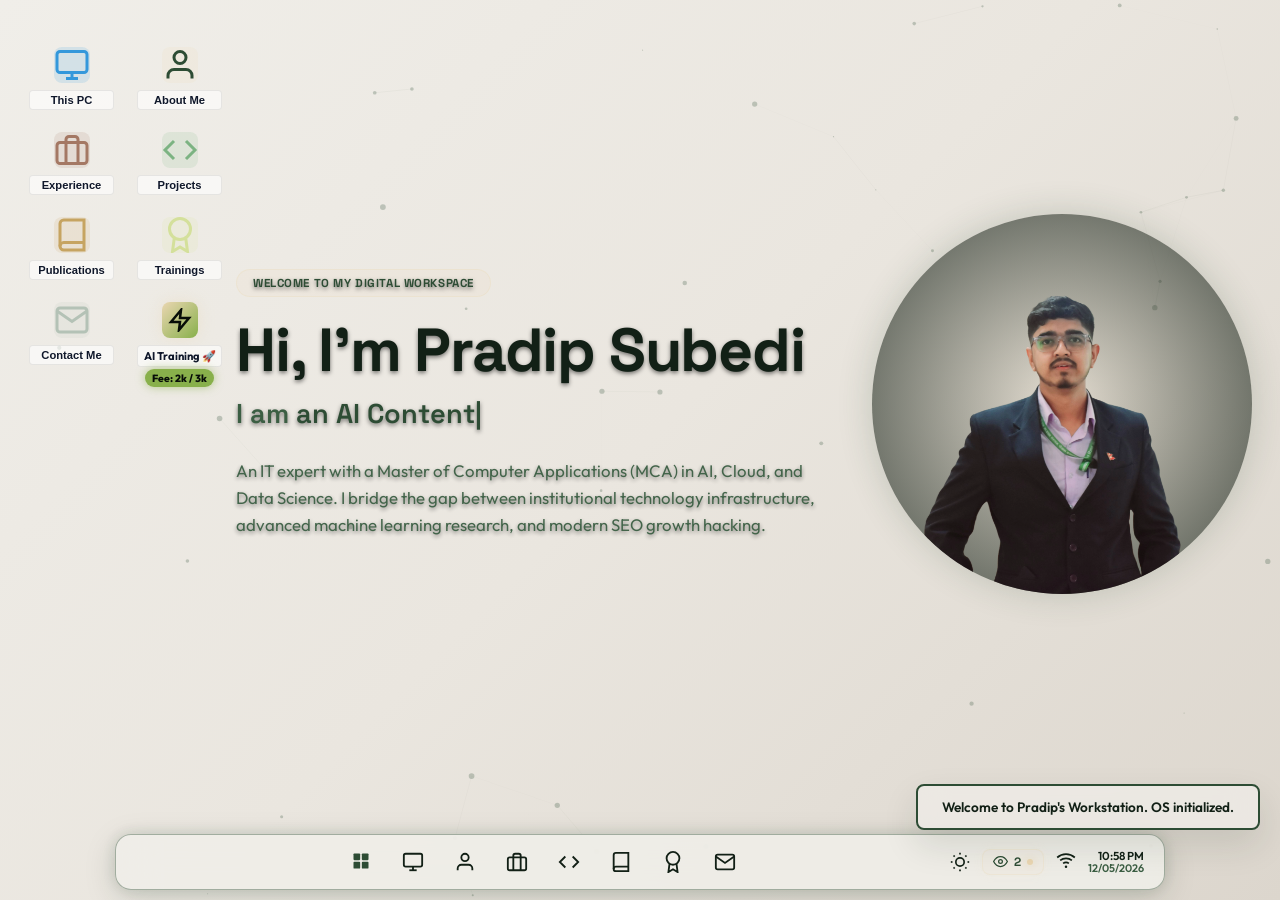
==== index.html @ 434b20a1 "Fix avatar references to point to updated My main transparent.png" ====
<!DOCTYPE html>
<html lang="en">

<head>
    <meta charset="UTF-8">
    <meta name="viewport" content="width=device-width, initial-scale=1.0">
    <title>Pradip Subedi | Personal Portfolio</title>
    <meta name="description"
        content="Interactive Windows 11 Desktop GUI portfolio of Pradip Subedi, IT Head, AI/ML Specialist, and SEO Digital Marketer.">
    <meta name="keywords"
        content="Pradip Subedi, IT Head, MCA, AI, Machine Learning, Digital Marketing, SEO, Desktop Portfolio">
    <link rel="icon" type="image/x-icon" href="favicon.ico">

    <!-- Google Fonts -->
    <link rel="preconnect" href="https://fonts.googleapis.com">
    <link rel="preconnect" href="https://fonts.gstatic.com" crossorigin>
    <link
        href="https://fonts.googleapis.com/css2?family=Outfit:wght@300;400;500;600;700;800&family=Space+Grotesk:wght@300;400;500;600;700&display=swap"
        rel="stylesheet">

    <!-- Custom Stylesheet -->
    <link rel="stylesheet" href="style.css?v=2.5">
</head>

<body class="light-theme">

    <!-- Desktop Environment Wrapper -->
    <div class="desktop" id="desktop-canvas">

        <!-- Wallpaper Gradient (Canvas Particles Overlay) -->
        <canvas id="particle-canvas" aria-hidden="true"></canvas>

        <!-- Skip to content for keyboard accessibility -->
        <a href="#taskbar" class="skip-to-content">Skip to Taskbar</a>

        <!-- Desktop Grid Layout -->
        <div class="desktop-layout">

            <!-- Left: Desktop Shortcuts -->
            <div class="desktop-shortcuts" role="navigation" aria-label="Desktop Shortcuts">

                <button class="desktop-shortcut" data-window="thispc-window" aria-label="Open This PC Explorer">
                    <div class="shortcut-icon icon-thispc">
                        <svg viewBox="0 0 24 24" fill="none" stroke="currentColor" stroke-width="2">
                            <rect x="2" y="3" width="20" height="14" rx="2" ry="2"></rect>
                            <line x1="8" y1="21" x2="16" y2="21"></line>
                            <line x1="12" y1="17" x2="12" y2="21"></line>
                        </svg>
                    </div>
                    <span class="shortcut-label">This PC</span>
                </button>

                <button class="desktop-shortcut" data-window="about-window" aria-label="Open About Me Program">
                    <div class="shortcut-icon icon-user-avatar">
                        <svg viewBox="0 0 24 24" fill="none" stroke="currentColor" stroke-width="2">
                            <path d="M20 21v-2a4 4 0 0 0-4-4H8a4 4 0 0 0-4 4v2"></path>
                            <circle cx="12" cy="7" r="4"></circle>
                        </svg>
                    </div>
                    <span class="shortcut-label">About Me</span>
                </button>

                <button class="desktop-shortcut" data-window="experience-window"
                    aria-label="Open Experience and Education Program">
                    <div class="shortcut-icon icon-experience">
                        <svg viewBox="0 0 24 24" fill="none" stroke="currentColor" stroke-width="2">
                            <rect x="2" y="7" width="20" height="14" rx="2" ry="2"></rect>
                            <path d="M16 21V5a2 2 0 0 0-2-2h-4a2 2 0 0 0-2 2v16"></path>
                        </svg>
                    </div>
                    <span class="shortcut-label">Experience</span>
                </button>

                <button class="desktop-shortcut" data-window="projects-window" aria-label="Open Web Projects Program">
                    <div class="shortcut-icon icon-projects">
                        <svg viewBox="0 0 24 24" fill="none" stroke="currentColor" stroke-width="2">
                            <polyline points="16 18 22 12 16 6"></polyline>
                            <polyline points="8 6 2 12 8 18"></polyline>
                        </svg>
                    </div>
                    <span class="shortcut-label">Projects</span>
                </button>

                <button class="desktop-shortcut" data-window="publications-window"
                    aria-label="Open Publications and Research Document">
                    <div class="shortcut-icon icon-publications">
                        <svg viewBox="0 0 24 24" fill="none" stroke="currentColor" stroke-width="2">
                            <path d="M4 19.5A2.5 2.5 0 0 1 6.5 17H20"></path>
                            <path d="M6.5 2H20v20H6.5A2.5 2.5 0 0 1 4 19.5v-15A2.5 2.5 0 0 1 6.5 2z"></path>
                        </svg>
                    </div>
                    <span class="shortcut-label">Publications</span>
                </button>

                <button class="desktop-shortcut" data-window="trainings-window"
                    aria-label="Open Trainings and Seminars Archive">
                    <div class="shortcut-icon icon-trainings">
                        <svg viewBox="0 0 24 24" fill="none" stroke="currentColor" stroke-width="2">
                            <circle cx="12" cy="8" r="7"></circle>
                            <polyline points="8.21 13.89 7 23 12 20 17 23 15.79 13.88"></polyline>
                        </svg>
                    </div>
                    <span class="shortcut-label">Trainings</span>
                </button>

                <button class="desktop-shortcut" data-window="contact-window" aria-label="Open Contact Program">
                    <div class="shortcut-icon icon-contact">
                        <svg viewBox="0 0 24 24" fill="none" stroke="currentColor" stroke-width="2">
                            <path d="M4 4h16c1.1 0 2 .9 2 2v12c0 1.1-.9 2-2 2H4c-1.1 0-2-.9-2-2V6c0-1.1.9-2 2-2z">
                            </path>
                            <polyline points="22,6 12,13 2,6"></polyline>
                        </svg>
                    </div>
                    <span class="shortcut-label">Contact Me</span>
                </button>

                <a href="training/index.html" class="desktop-shortcut" aria-label="Open 7-Day AI Masterclass Page" style="text-decoration: none;">
                    <div class="shortcut-icon" style="background: linear-gradient(135deg, #EAD6B1, #88B04B); color: #070D08; font-weight: 800; display: flex; align-items: center; justify-content: center; box-shadow: 0 0 15px rgba(234, 214, 177, 0.4);">
                        <svg viewBox="0 0 24 24" fill="none" stroke="currentColor" stroke-width="2.5" style="width: 24px; height: 24px;">
                            <polygon points="13 2 3 14 12 14 11 22 21 10 12 10 13 2"></polygon>
                        </svg>
                    </div>
                    <span class="shortcut-label" style="color: #EAD6B1; font-weight: 700;">AI Training 🚀</span>
                    <span style="background: #88B04B; color: #070D08; font-size: 0.65rem; font-weight: 800; padding: 0.15rem 0.45rem; border-radius: 10px; margin-top: 0.15rem; box-shadow: 0 0 10px rgba(136, 176, 75, 0.6); display: inline-block;">Fee: 2k / 3k</span>
                </a>

            </div>

            <!-- Right: Interactive Desktop Profile Widget (Matches User Reference) -->
            <div class="desktop-profile-widget" aria-label="Profile Info Widget">
                <div class="widget-text-panel">
                    <div class="widget-badge">WELCOME TO MY DIGITAL WORKSPACE</div>
                    <h1 class="widget-title">Hi, I'm <span class="accent-title">Pradip Subedi</span></h1>

                    <div class="widget-typing-box">
                        <span>I am </span><span id="widget-typed-role" class="cyan-text"
                            style="color: var(--accent-cyan);"></span><span class="typed-cursor">|</span>
                    </div>

                    <p class="widget-desc">
                        An IT expert with a Master of Computer Applications (MCA) in AI, Cloud, and Data Science. I
                        bridge the gap between institutional technology infrastructure, advanced machine learning
                        research, and modern SEO growth hacking.
                    </p>
                </div>

                <div class="widget-photo-panel">
                    <div class="widget-avatar-frame">
                        <img src="images/My main transparent.png" alt="Pradip Subedi" class="widget-avatar-img">
                    </div>
                </div>
            </div>

        </div>

        <!-- Desktop Windows Container -->
        <div class="desktop-windows" id="window-layer">

            <!-- 0. THIS PC WINDOW -->
            <div class="window glass-card" id="thispc-window" role="dialog" aria-labelledby="thispc-title"
                style="top: 8%; left: 10%; width: 780px; height: 520px;" hidden>
                <div class="window-header">
                    <div class="window-title-area">
                        <svg class="window-title-icon" viewBox="0 0 24 24" fill="none" stroke="currentColor"
                            stroke-width="2"
                            style="width: 14px; height: 14px; margin-right: 6px; display: inline-block; vertical-align: middle;">
                            <rect x="2" y="3" width="20" height="14" rx="2" ry="2"></rect>
                            <line x1="8" y1="21" x2="16" y2="21"></line>
                            <line x1="12" y1="17" x2="12" y2="21"></line>
                        </svg>
                        <span id="thispc-title" class="window-title-text">This PC</span>
                    </div>
                    <div class="window-controls">
                        <button class="win-btn win-min" aria-label="Minimize Window" title="Minimize">&#9472;</button>
                        <button class="win-btn win-max" aria-label="Maximize Window" title="Maximize">&#9633;</button>
                        <button class="win-btn win-close" aria-label="Close Window" title="Close">&times;</button>
                    </div>
                </div>
                <div class="window-body no-padding"
                    style="display: flex; flex-direction: column; height: calc(100% - 38px); overflow: hidden;">
                    <!-- Explorer Toolbar -->
                    <div class="explorer-toolbar">
                        <div class="explorer-nav-buttons">
                            <button class="explorer-nav-btn" id="explorer-back-btn" disabled title="Go Back">
                                <svg viewBox="0 0 24 24" fill="none" stroke="currentColor" stroke-width="2.5"
                                    style="width: 14px; height: 14px;">
                                    <line x1="19" y1="12" x2="5" y2="12"></line>
                                    <polyline points="12 19 5 12 12 5"></polyline>
                                </svg>
                            </button>
                            <button class="explorer-nav-btn" id="explorer-up-btn" disabled title="Go Up One Level">
                                <svg viewBox="0 0 24 24" fill="none" stroke="currentColor" stroke-width="2.5"
                                    style="width: 14px; height: 14px;">
                                    <line x1="12" y1="19" x2="12" y2="5"></line>
                                    <polyline points="5 12 12 5 19 12"></polyline>
                                </svg>
                            </button>
                        </div>
                        <div class="explorer-address-bar">
                            <svg class="address-icon" viewBox="0 0 24 24" fill="none" stroke="currentColor"
                                stroke-width="2" style="width: 14px; height: 14px;">
                                <rect x="2" y="3" width="20" height="14" rx="2" ry="2"></rect>
                                <line x1="8" y1="21" x2="16" y2="21"></line>
                                <line x1="12" y1="17" x2="12" y2="21"></line>
                            </svg>
                            <span id="explorer-current-path">This PC</span>
                        </div>
                    </div>

                    <!-- Explorer Container -->
                    <div class="explorer-container"
                        style="display: flex; flex: 1; height: calc(100% - 45px); overflow: hidden;">
                        <div class="explorer-sidebar">
                            <div class="sidebar-section">
                                <div class="sidebar-title">Quick Access</div>
                                <button class="sidebar-item active" data-path="This PC">
                                    <span class="sidebar-icon">💻</span> <span class="sidebar-text">This PC</span>
                                </button>
                            </div>
                            <div class="sidebar-section">
                                <div class="sidebar-title">Devices and Drives</div>
                                <button class="sidebar-item" data-path="This PC/C:">
                                    <span class="sidebar-icon">💽</span> <span class="sidebar-text">Local Disk
                                        (C:)</span>
                                </button>
                            </div>
                        </div>

                        <!-- Main explorer contents grid -->
                        <div class="explorer-main" id="explorer-files-grid">
                            <!-- Populated dynamically by script.js -->
                        </div>
                    </div>
                </div>
            </div>

            <!-- 1. ABOUT WINDOW -->
            <div class="window glass-card" id="about-window" role="dialog" aria-labelledby="about-title"
                style="top: 12%; left: 14%; width: 750px; height: 500px;" hidden>
                <div class="window-header">
                    <div class="window-title-area">
                        <svg class="window-title-icon" viewBox="0 0 24 24" fill="none" stroke="currentColor"
                            stroke-width="2">
                            <path d="M20 21v-2a4 4 0 0 0-4-4H8a4 4 0 0 0-4 4v2"></path>
                            <circle cx="12" cy="7" r="4"></circle>
                        </svg>
                        <span id="about-title" class="window-title-text">About Me</span>
                    </div>
                    <div class="window-controls">
                        <button class="win-btn win-min" aria-label="Minimize Window" title="Minimize">&#9472;</button>
                        <button class="win-btn win-max" aria-label="Maximize Window" title="Maximize">&#9633;</button>
                        <button class="win-btn win-close" aria-label="Close Window" title="Close">&times;</button>
                    </div>
                </div>
                <div class="window-body">
                    <div class="window-content grid-2-window">

                        <!-- Left Panel: Profile Photo and Details -->
                        <div class="content-left-panel">
                            <div class="window-avatar-frame">
                                <img src="images/My main transparent.png" alt="Pradip Subedi Portrait"
                                    class="window-avatar-img">
                            </div>
                            <h2 class="window-profile-name"
                                style="font-size: 1.3rem; font-weight: 700; color: var(--text-primary);">Hi, I am Pradip
                                Subedi</h2>
                            <div class="window-profile-typing"
                                style="font-size: 0.82rem; margin-top: 0.4rem; font-weight: 600; min-height: 20px; font-family: var(--font-heading); color: var(--text-secondary);">
                                <span>I am </span><span id="typed-role" class="accent-text"
                                    style="color: var(--accent-cyan);"></span><span class="typed-cursor">|</span>
                            </div>

                            <div class="window-quick-details">
                                <p><strong>Role Type:</strong> Permanent Govt. Staff (TU)</p>
                            </div>
                        </div>

                        <!-- Right Panel: Bio and Skills -->
                        <div class="content-right-panel">
                            <h4 class="window-panel-header">Executive Summary</h4>
                            <p class="window-panel-text">
                                Over 10 years of hands-on experience in academic IT operations, G-Suite integrations,
                                and advanced technical support at Tribhuvan University campuses. Bridging enterprise
                                administration with research credentials (MCA Distinction focus on AI/ML and Data
                                Science) and digital marketing strategies.
                            </p>

                            <!-- Skills Tabs Component inside Window -->
                            <div class="skills-tab-component">
                                <div class="tabs-header" role="tablist" aria-label="Skills Groups">
                                    <button class="tab-btn active" role="tab" aria-selected="true"
                                        aria-controls="w-skills-core" id="w-tab-core">Core</button>
                                    <button class="tab-btn" role="tab" aria-selected="false" aria-controls="w-skills-ai"
                                        id="w-tab-ai">AI & ML</button>
                                    <button class="tab-btn" role="tab" aria-selected="false"
                                        aria-controls="w-skills-marketing" id="w-tab-marketing">SEO & Ads</button>
                                    <button class="tab-btn" role="tab" aria-selected="false"
                                        aria-controls="w-skills-infra" id="w-tab-infra">Admin & Sys</button>
                                </div>

                                <div class="tab-content-wrapper">
                                    <div class="tab-content active" id="w-skills-core" role="tabpanel"
                                        aria-labelledby="w-tab-core">
                                        <ul class="skills-list">
                                            <li><span>JavaScript / HTML5 / CSS3</span>
                                                <div class="bar-fill" style="width: 90%;"></div>
                                            </li>
                                            <li><span>Python Programming</span>
                                                <div class="bar-fill" style="width: 80%;"></div>
                                            </li>
                                            <li><span>PHP / WordPress Development</span>
                                                <div class="bar-fill" style="width: 85%;"></div>
                                            </li>
                                            <li><span>MySQL Databases</span>
                                                <div class="bar-fill" style="width: 80%;"></div>
                                            </li>
                                        </ul>
                                    </div>
                                    <div class="tab-content" id="w-skills-ai" role="tabpanel" aria-labelledby="w-tab-ai"
                                        hidden>
                                        <ul class="skills-list">
                                            <li><span>Generative AI Tools</span>
                                                <div class="bar-fill" style="width: 90%;"></div>
                                            </li>
                                            <li><span>AI Content Creation & Prompt Engineering</span>
                                                <div class="bar-fill" style="width: 92%;"></div>
                                            </li>
                                            <li><span>Machine Learning Systems</span>
                                                <div class="bar-fill" style="width: 75%;"></div>
                                            </li>
                                            <li><span>ARIMA Forecasting Models</span>
                                                <div class="bar-fill" style="width: 85%;"></div>
                                            </li>
                                        </ul>
                                    </div>
                                    <div class="tab-content" id="w-skills-marketing" role="tabpanel"
                                        aria-labelledby="w-tab-marketing" hidden>
                                        <ul class="skills-list">
                                            <li><span>Blogging & Keywords Research</span>
                                                <div class="bar-fill" style="width: 95%;"></div>
                                            </li>
                                            <li><span>On-page & Off-page SEO Strategy</span>
                                                <div class="bar-fill" style="width: 90%;"></div>
                                            </li>
                                            <li><span>Facebook & Meta PPC Ad Campaigns</span>
                                                <div class="bar-fill" style="width: 85%;"></div>
                                            </li>
                                            <li><span>Google AdWords (SEM)</span>
                                                <div class="bar-fill" style="width: 80%;"></div>
                                            </li>
                                        </ul>
                                    </div>
                                    <div class="tab-content" id="w-skills-infra" role="tabpanel"
                                        aria-labelledby="w-tab-infra" hidden>
                                        <ul class="skills-list">
                                            <li><span>Google Products and Services</span>
                                                <div class="bar-fill" style="width: 95%;"></div>
                                            </li>
                                            <li><span>MS Office (Word, Excel, PowerPoint)</span>
                                                <div class="bar-fill" style="width: 95%;"></div>
                                            </li>
                                            <li><span>SysAdmin (Workspace / G-Suite)</span>
                                                <div class="bar-fill" style="width: 90%;"></div>
                                            </li>
                                            <li><span>CCNA / Networking / AWS</span>
                                                <div class="bar-fill" style="width: 80%;"></div>
                                            </li>
                                        </ul>
                                    </div>
                                </div>
                            </div>
                        </div>

                    </div>
                </div>
            </div>

            <!-- 2. EXPERIENCE & EDUCATION WINDOW -->
            <div class="window glass-card" id="experience-window" role="dialog" aria-labelledby="exp-title"
                style="top: 12%; left: 15%; width: 800px; height: 520px;" hidden>
                <div class="window-header">
                    <div class="window-title-area">
                        <svg class="window-title-icon" viewBox="0 0 24 24" fill="none" stroke="currentColor"
                            stroke-width="2">
                            <rect x="2" y="7" width="20" height="14" rx="2" ry="2"></rect>
                            <path d="M16 21V5a2 2 0 0 0-2-2h-4a2 2 0 0 0-2 2v16"></path>
                        </svg>
                        <span id="exp-title" class="window-title-text">Work Experience</span>
                    </div>
                    <div class="window-controls">
                        <button class="win-btn win-min" aria-label="Minimize Window">&#9472;</button>
                        <button class="win-btn win-max" aria-label="Maximize Window">&#9633;</button>
                        <button class="win-btn win-close" aria-label="Close Window">&times;</button>
                    </div>
                </div>
                <div class="window-body">
                    <div class="window-content">

                        <!-- Toggle structure inside window -->
                        <div class="timeline-toggle-wrapper" style="margin-bottom: 2rem;">
                            <button id="btn-exp" class="toggle-switch-btn active"
                                aria-controls="win-timeline-container">Work History</button>
                            <button id="btn-edu" class="toggle-switch-btn"
                                aria-controls="win-timeline-container">Education Path</button>
                        </div>

                        <div id="win-timeline-container" class="timeline-container" style="padding-bottom: 2rem;">

                            <!-- Work Experience Timeline -->
                            <div id="timeline-exp" class="timeline-group active-timeline">
                                <div class="timeline-item">
                                    <div class="timeline-marker"></div>
                                    <div class="timeline-content">
                                        <span class="time-period">Jan 16, 2021 – Present</span>
                                        <h4 class="role-title">Head Technical Assistant (IT)</h4>
                                        <h5 class="company-name">Birendra Multiple Campus, Bharatpur | Tribhuvan
                                            University</h5>
                                        <ul class="timeline-bullets">
                                            <li>Orchestrating campus website systems, EMIS pipelines, and digital
                                                administrative operations.</li>
                                            <li>Directing institutional Google Suite administrative structures,
                                                servicing thousands of faculty and students.</li>
                                            <li>Spearheading QAA SAT EMIS metrics auditing and compiling technical
                                                reports.</li>
                                        </ul>
                                    </div>
                                </div>
                                <div class="timeline-item">
                                    <div class="timeline-marker"></div>
                                    <div class="timeline-content">
                                        <span class="time-period">July 1, 2016 – Jan 15, 2021</span>
                                        <h4 class="role-title">Head Assistant (IT)</h4>
                                        <h5 class="company-name">Institute of Forestry, Pokhara Campus | Tribhuvan
                                            University</h5>
                                        <ul class="timeline-bullets">
                                            <li>Supervised networking channels, portal administration on Coursera, and
                                                campus publications.</li>
                                            <li>Provided technical audits and infrastructure upgrades to active computer
                                                systems.</li>
                                        </ul>
                                    </div>
                                </div>
                                <div class="timeline-item">
                                    <div class="timeline-marker"></div>
                                    <div class="timeline-content">
                                        <span class="time-period">Jan 3, 2015 – Present</span>
                                        <h4 class="role-title">Digital Marketing & SEO Consultant</h4>
                                        <h5 class="company-name">Salute Gorkha, Arbitrary Group, casino & hospitality
                                            clients</h5>
                                        <ul class="timeline-bullets">
                                            <li>Managing Meta, YouTube, and Google Adwords performance ad campaigns.
                                            </li>
                                            <li>Conducting search audits, keywords intelligence maps, and local search
                                                rankings.</li>
                                        </ul>
                                    </div>
                                </div>
                            </div>

                            <!-- Education Timeline -->
                            <div id="timeline-edu" class="timeline-group" hidden>
                                <div class="timeline-item">
                                    <div class="timeline-marker"></div>
                                    <div class="timeline-content">
                                        <span class="time-period">2022 – 2024</span>
                                        <h4 class="role-title">Master of Computer Applications (MCA)</h4>
                                        <h5 class="company-name">IGNOU | First Division with Distinction</h5>
                                        <p class="timeline-text">Concentration: Data Science, Cloud Computing,
                                            Artificial Intelligence, and Machine Learning.</p>
                                    </div>
                                </div>
                                <div class="timeline-item">
                                    <div class="timeline-marker"></div>
                                    <div class="timeline-content">
                                        <span class="time-period">2013 – 2015</span>
                                        <h4 class="role-title">B.Sc. Information Technology</h4>
                                        <h5 class="company-name">Uttaranchal Institute of Management (HNB Garhwal
                                            University), India | Distinction</h5>
                                        <p class="timeline-text">Core elements: Database architectures, Web scripting,
                                            OOP, Software Engineering.</p>
                                    </div>
                                </div>
                                <div class="timeline-item">
                                    <div class="timeline-marker"></div>
                                    <div class="timeline-content">
                                        <span class="time-period">2009 – 2011</span>
                                        <h4 class="role-title">Intermediate in Management with Computer Science</h4>
                                        <h5 class="company-name">Oxford Higher Secondary School, Nepal</h5>
                                    </div>
                                </div>
                            </div>

                        </div>

                    </div>
                </div>
            </div>

            <!-- 3. PROJECTS WINDOW -->
            <div class="window glass-card" id="projects-window" role="dialog" aria-labelledby="proj-title"
                style="top: 18%; left: 26%; width: 780px; height: 500px;" hidden>
                <div class="window-header">
                    <div class="window-title-area">
                        <svg class="window-title-icon" viewBox="0 0 24 24" fill="none" stroke="currentColor"
                            stroke-width="2">
                            <polyline points="16 18 22 12 16 6"></polyline>
                            <polyline points="8 6 2 12 8 18"></polyline>
                        </svg>
                        <span id="proj-title" class="window-title-text">Projects</span>
                    </div>
                    <div class="window-controls">
                        <button class="win-btn win-min" aria-label="Minimize Window">&#9472;</button>
                        <button class="win-btn win-max" aria-label="Maximize Window">&#9633;</button>
                        <button class="win-btn win-close" aria-label="Close Window">&times;</button>
                    </div>
                </div>
                <div class="window-body">
                    <div class="window-content">
                        <div class="grid-2 gap-2" style="padding-bottom: 2rem;">

                            <!-- Card 1: Digital Marketing Portfolio -->
                            <div class="project-card glass-card">
                                <div class="project-header">
                                    <span class="project-type">Digital Marketing Portfolio</span>
                                    <span class="project-status">Active Campaigns</span>
                                </div>
                                <h4 class="project-title">Client Performance Marketing</h4>
                                <p class="project-description" style="font-size: 0.84rem; margin-bottom: 0.5rem;">
                                    Strategic pay-per-click ad planning, budget allocation, and target audience mapping
                                    across search & social channels for:
                                </p>
                                <ul
                                    style="margin: 0.25rem 0 1.25rem 1.15rem; font-size: 0.8rem; color: var(--text-secondary); line-height: 1.55; list-style-type: disc;">
                                    <li><strong>The Arbitrary Group</strong></li>
                                    <li><strong>Salute Gorkha Training Center</strong></li>
                                    <li><strong>The Millionaires Club & Casino</strong></li>
                                    <li><strong>Durbar Café Music Lounge</strong></li>
                                </ul>
                                <div class="project-tags"
                                    style="margin-top: auto; display: flex; flex-wrap: wrap; gap: 0.4rem;">
                                    <span class="tag">Facebook Advertisement</span>
                                    <span class="tag">YouTube Advertisement</span>
                                    <span class="tag">Google AdWords</span>
                                </div>
                            </div>

                            <!-- Card 2: Blogging & SEO Portfolio -->
                            <div class="project-card glass-card">
                                <div class="project-header">
                                    <span class="project-type">Blogging & SEO Portfolio</span>
                                    <a href="https://www.gowithevs.com/" target="_blank" class="project-link"
                                        aria-label="Visit Go with EVs (opens in a new tab)">
                                        <svg class="icon" viewBox="0 0 24 24" fill="none" stroke="currentColor"
                                            stroke-width="2">
                                            <path d="M18 13v6a2 2 0 0 1-2 2H5a2 2 0 0 1-2-2V8a2 2 0 0 1 2-2h6"></path>
                                            <polyline points="15 3 21 3 21 9"></polyline>
                                        </svg>
                                    </a>
                                </div>
                                <h4 class="project-title">Go with EVs (gowithevs.com)</h4>
                                <p class="project-description" style="font-size: 0.84rem; margin-bottom: 0.5rem;">
                                    Managing EV specs directory, organic traffic indexing, and structured schema
                                    implementation leveraging search engine maps:
                                </p>
                                <ul
                                    style="margin: 0.25rem 0 1.25rem 1.15rem; font-size: 0.8rem; color: var(--text-secondary); line-height: 1.55; list-style-type: disc;">
                                    <li><strong>Keywords Research</strong> (intent targeting, semantic search planning)
                                    </li>
                                    <li><strong>Search Engine Optimization (SEO)</strong> (technical audits, visibility
                                        indexing)</li>
                                </ul>
                                <div class="project-tags"
                                    style="margin-top: auto; display: flex; flex-wrap: wrap; gap: 0.4rem;">
                                    <span class="tag">Blogging Portal</span>
                                    <span class="tag">Keywords Research</span>
                                    <span class="tag">SEO Optimization</span>
                                </div>
                            </div>

                        </div>
                    </div>
                </div>
            </div>

            <!-- 4. PUBLICATIONS WINDOW -->
            <div class="window glass-card" id="publications-window" role="dialog" aria-labelledby="pub-title"
                style="top: 6%; left: 6%; width: 800px; height: 500px;" hidden>
                <div class="window-header">
                    <div class="window-title-area">
                        <svg class="window-title-icon" viewBox="0 0 24 24" fill="none" stroke="currentColor"
                            stroke-width="2">
                            <path d="M4 19.5A2.5 2.5 0 0 1 6.5 17H20"></path>
                            <path d="M6.5 2H20v20H6.5A2.5 2.5 0 0 1 4 19.5v-15A2.5 2.5 0 0 1 6.5 2z"></path>
                        </svg>
                        <span id="pub-title" class="window-title-text">Publications</span>
                    </div>
                    <div class="window-controls">
                        <button class="win-btn win-min" aria-label="Minimize Window">&#9472;</button>
                        <button class="win-btn win-max" aria-label="Maximize Window">&#9633;</button>
                        <button class="win-btn win-close" aria-label="Close Window">&times;</button>
                    </div>
                </div>
                <div class="window-body">
                    <div class="window-content" style="padding-bottom: 2rem;">
                        <div class="timeline-container" style="padding-left: 0; border: none;">

                            <!-- Paper 1 -->
                            <div class="research-card glass-card" style="margin-bottom: 1.5rem;">
                                <div class="project-header">
                                    <span class="research-label">International Journal (2025)</span>
                                    <a href="https://scholar.google.com/citations?view_op=view_citation&hl=en&user=JycIfoEAAAAJ&citation_for_view=JycIfoEAAAAJ:u-x6o8ySG0sC"
                                        target="_blank" class="project-link"
                                        aria-label="Read paper on Google Scholar (opens in new tab)">
                                        <svg class="icon" viewBox="0 0 24 24" fill="none" stroke="currentColor"
                                            stroke-width="2">
                                            <path d="M18 13v6a2 2 0 0 1-2 2H5a2 2 0 0 1-2-2V8a2 2 0 0 1 2-2h6"></path>
                                            <polyline points="15 3 21 3 21 9"></polyline>
                                        </svg>
                                    </a>
                                </div>
                                <h4 class="research-title">"Can risk perception moderate the relationship between
                                    financial literacy and investment decision: An empirical study among the Nepal
                                    insurance industry?"</h4>
                                <p class="research-authors"><strong>Authors:</strong> Madhusudan Lamichhane, Pradip
                                    Subedi</p>
                                <p class="research-publisher"><em>LEADER: International Journal of Business
                                        Management</em>, Vol. 13, No. 1, pp. 53–66</p>
                            </div>

                            <!-- Paper 2 -->
                            <div class="research-card glass-card" style="margin-bottom: 1.5rem;">
                                <div class="project-header">
                                    <span class="research-label">Cybersecurity Preprint (2025)</span>
                                    <a href="https://europepmc.org/article/ppr/ppr1115083" target="_blank"
                                        class="project-link"
                                        aria-label="Read preprint on Europe PMC (opens in new tab)">
                                        <svg class="icon" viewBox="0 0 24 24" fill="none" stroke="currentColor"
                                            stroke-width="2">
                                            <path d="M18 13v6a2 2 0 0 1-2 2H5a2 2 0 0 1-2-2V8a2 2 0 0 1 2-2h6"></path>
                                            <polyline points="15 3 21 3 21 9"></polyline>
                                        </svg>
                                    </a>
                                </div>
                                <h4 class="research-title">"RealPhish: An Algorithm for Real-Time Email Phishing
                                    Detection"</h4>
                                <p class="research-authors"><strong>Authors:</strong> Devendra Chapagain, Naresh
                                    Kshetri, Bishnu Bhusal, Pradip Subedi</p>
                                <p class="research-publisher">Preprints.org, DOI: 10.20944/preprints202511.0218.v1</p>
                            </div>

                            <!-- Paper 3 -->
                            <div class="research-card glass-card" style="margin-bottom: 1.5rem;">
                                <div class="project-header">
                                    <span class="research-label">Book Chapter (2025)</span>
                                    <a href="https://www.igi-global.com/chapter/emerging-trends-and-real-life-applications-of-edge-generative-ai/410661"
                                        target="_blank" class="project-link"
                                        aria-label="Read book chapter on IGI Global (opens in new tab)">
                                        <svg class="icon" viewBox="0 0 24 24" fill="none" stroke="currentColor"
                                            stroke-width="2">
                                            <path d="M18 13v6a2 2 0 0 1-2 2H5a2 2 0 0 1-2-2V8a2 2 0 0 1 2-2h6"></path>
                                            <polyline points="15 3 21 3 21 9"></polyline>
                                        </svg>
                                    </a>
                                </div>
                                <h4 class="research-title">"Emerging Trends and Real-Life Applications of Edge
                                    Generative AI"</h4>
                                <p class="research-authors"><strong>Authors:</strong> Pradip Subedi, Devendra Chapagain,
                                    Sushrut Rimal, Mandeep Pokharel</p>
                                <p class="research-publisher">IGI Global, pp. 143-178, DOI:
                                    10.4018/979-8-3373-7340-9.ch005</p>
                            </div>

                            <!-- Paper 4 -->
                            <div class="research-card glass-card" style="margin-bottom: 1.5rem;">
                                <span class="research-label">Book Chapter (In Progress)</span>
                                <h4 class="research-title">"BlockSmartGov: Blockchain-based Smart Contracts for Policy
                                    Enforcement and Automated Cybersecurity Governance"</h4>
                                <p class="research-authors"><strong>Authors:</strong> Pradip Subedi</p>
                                <p class="research-publisher">IGI Global Publishing</p>
                            </div>

                            <!-- Paper 5 -->
                            <div class="research-card glass-card" style="margin-bottom: 1.5rem;">
                                <span class="research-label">International Conference Paper (2024)</span>
                                <h4 class="research-title">"Forecasting US Dollar Exchange Rates in Nepal: An ARIMA
                                    Approach"</h4>
                                <p class="research-authors"><strong>Authors:</strong> Sharad Chandra Kafle, Pradip
                                    Subedi</p>
                                <p class="research-publisher">Conference on Emerging Technologies & Sustainable
                                    Innovations, India</p>
                            </div>

                        </div>
                    </div>
                </div>
            </div>

            <!-- 5. TRAININGS WINDOW -->
            <div class="window glass-card" id="trainings-window" role="dialog" aria-labelledby="train-title"
                style="top: 10%; left: 24%; width: 750px; height: 500px;" hidden>
                <div class="window-header">
                    <div class="window-title-area">
                        <svg class="window-title-icon" viewBox="0 0 24 24" fill="none" stroke="currentColor"
                            stroke-width="2">
                            <circle cx="12" cy="8" r="7"></circle>
                            <polyline points="8.21 13.89 7 23 12 20 17 23 15.79 13.88"></polyline>
                        </svg>
                        <span id="train-title" class="window-title-text">Trainings</span>
                    </div>
                    <div class="window-controls">
                        <button class="win-btn win-min" aria-label="Minimize Window">&#9472;</button>
                        <button class="win-btn win-max" aria-label="Maximize Window">&#9633;</button>
                        <button class="win-btn win-close" aria-label="Close Window">&times;</button>
                    </div>
                </div>
                <div class="window-body">
                    <div class="window-content" style="padding-bottom: 2rem;">

                        <!-- Single Photo Spotlight -->
                        <div class="training-spotlight-card glass-card" style="margin-bottom: 2rem;">
                            <div class="gallery-media-container"
                                style="height: 200px; cursor: pointer; position: relative;">
                                <img src="images/Trainer1.jpeg" alt="Pradip Subedi computer trainer instruction"
                                    class="gallery-img zoomable-image">
                                <div class="gallery-item-overlay"><span>Click to Zoom</span></div>
                            </div>
                            <div class="gallery-item-caption" style="padding: 1rem 0 0;">
                                <h4 style="font-size: 1.1rem; margin-bottom: 0.25rem;">IT Trainer & AI Facilitator</h4>
                                <p style="font-size: 0.85rem; color: var(--text-secondary);">Directing computer
                                    literacy, academic tools optimization, and Generative AI workshops.</p>
                            </div>
                        </div>

                        <!-- 16-item Trainings Grid -->
                        <div style="background: linear-gradient(135deg, rgba(234, 214, 177, 0.15), rgba(136, 176, 75, 0.15)); border: 1px solid var(--accent-cyan); border-radius: 12px; padding: 1.2rem; margin-bottom: 1.5rem; display: flex; align-items: center; justify-content: space-between; flex-wrap: wrap; gap: 1rem; box-shadow: 0 0 20px rgba(234, 214, 177, 0.2);">
                            <div>
                                <span style="display: inline-block; background: var(--accent-cyan); color: #070D08; font-weight: 800; font-size: 0.75rem; padding: 0.2rem 0.6rem; border-radius: 4px; text-transform: uppercase; margin-bottom: 0.4rem;">🔥 Upcoming Live Event</span>
                                <h4 style="font-size: 1.15rem; color: #FFF; margin-bottom: 0.2rem;">7 Days Online AI Training Masterclass</h4>
                                <p style="font-size: 0.85rem; color: var(--text-secondary); margin-bottom: 0.5rem;">Tailored for Students, Teachers, Content Creators, Researchers & IT Professionals.</p>
                                <div style="display: flex; gap: 0.6rem; font-size: 0.8rem; font-weight: 700; flex-wrap: wrap;">
                                    <span style="background: rgba(234, 214, 177, 0.15); color: #EAD6B1; padding: 0.25rem 0.65rem; border-radius: 50px; border: 1px solid rgba(234, 214, 177, 0.3);">🎓 Students: Rs. 2,000</span>
                                    <span style="background: rgba(136, 176, 75, 0.15); color: #88B04B; padding: 0.25rem 0.65rem; border-radius: 50px; border: 1px solid rgba(136, 176, 75, 0.3);">💼 Others: Rs. 3,000</span>
                                </div>
                            </div>
                            <a href="training/index.html" style="background: var(--accent-cyan); color: #070D08; font-weight: 700; font-size: 0.9rem; padding: 0.6rem 1.2rem; border-radius: 8px; text-decoration: none; display: inline-flex; align-items: center; gap: 0.4rem; box-shadow: 0 0 15px rgba(234, 214, 177, 0.4);">
                                Explore & Register &rarr;
                            </a>
                        </div>

                        <h4 class="trainings-list-title"
                            style="font-size: 1.1rem; margin-bottom: 1rem; color: var(--accent-cyan);">
                            PARTICIPATION/TRAINER ON TRAININGS/WORKSHOPS/SEMINARS/</h4>
                        <div class="trainings-grid-list-os">

                            <div class="badge-item">
                                <span class="badge-date">Jun 2026</span>
                                <p class="badge-title">Computer Training for BIMC Staffs (Trainer)</p>
                            </div>
                            <div class="badge-item">
                                <span class="badge-date">Apr 2025</span>
                                <p class="badge-title">AI/ML using Generative AI for Beginners</p>
                            </div>
                            <div class="badge-item">
                                <span class="badge-date">Dec 2024</span>
                                <p class="badge-title">Advanced Artificial Intelligence Tools</p>
                            </div>
                            <div class="badge-item">
                                <span class="badge-date">Sep-Nov 2024</span>
                                <p class="badge-title">Data Science with Python (3 Months)</p>
                            </div>
                            <div class="badge-item">
                                <span class="badge-date">Apr-May 2024</span>
                                <p class="badge-title">Generative AI in Modern Research (FDP)</p>
                            </div>
                            <div class="badge-item">
                                <span class="badge-date">Aug 2023</span>
                                <p class="badge-title">AWS Cloud Practitioner Certification</p>
                            </div>
                            <div class="badge-item">
                                <span class="badge-date">Aug 2023</span>
                                <p class="badge-title">Admin Level Training of Integrated Website</p>
                            </div>
                            <div class="badge-item">
                                <span class="badge-date">2023</span>
                                <p class="badge-title">GIT and GITHUB Workshop (Instructor)</p>
                            </div>
                            <div class="badge-item">
                                <span class="badge-date">Jan 2022</span>
                                <p class="badge-title">Induction Training on IT & Computer Systems</p>
                            </div>
                            <div class="badge-item">
                                <span class="badge-date">Dec 2021</span>
                                <p class="badge-title">Digital Library Management Training</p>
                            </div>
                            <div class="badge-item">
                                <span class="badge-date">2019-2020</span>
                                <p class="badge-title">Online Class Facilitations (Trainer)</p>
                            </div>
                            <div class="badge-item">
                                <span class="badge-date">2019-2020</span>
                                <p class="badge-title">IT Coordinator of Online Examinations</p>
                            </div>
                            <div class="badge-item">
                                <span class="badge-date">Dec 2018-Jan 2019</span>
                                <p class="badge-title">Advanced Networking Training</p>
                            </div>
                            <div class="badge-item">
                                <span class="badge-date">Apr 2018</span>
                                <p class="badge-title">GPS and Arc GIS Training (Trainer)</p>
                            </div>
                            <div class="badge-item">
                                <span class="badge-date">Feb-Apr 2015</span>
                                <p class="badge-title">Web Development Training (6 Months)</p>
                            </div>
                            <div class="badge-item">
                                <span class="badge-date">2012-2013</span>
                                <p class="badge-title">Computer Hardware & Networking Training</p>
                            </div>

                        </div>
                    </div>
                </div>
            </div>

            <!-- 6. CONTACT WINDOW -->
            <div class="window glass-card" id="contact-window" role="dialog" aria-labelledby="con-title"
                style="top: 15%; left: 25%; width: 750px; height: 480px;" hidden>
                <div class="window-header">
                    <div class="window-title-area">
                        <svg class="window-title-icon" viewBox="0 0 24 24" fill="none" stroke="currentColor"
                            stroke-width="2">
                            <path d="M4 4h16c1.1 0 2 .9 2 2v12c0 1.1-.9 2-2 2H4c-1.1 0-2-.9-2-2V6c0-1.1.9-2 2-2z">
                            </path>
                            <polyline points="22,6 12,13 2,6"></polyline>
                        </svg>
                        <span id="con-title" class="window-title-text">Contact Me</span>
                    </div>
                    <div class="window-controls">
                        <button class="win-btn win-min" aria-label="Minimize Window">&#9472;</button>
                        <button class="win-btn win-max" aria-label="Maximize Window">&#9633;</button>
                        <button class="win-btn win-close" aria-label="Close Window">&times;</button>
                    </div>
                </div>
                <div class="window-body">
                    <div class="window-content grid-2-window">

                        <!-- Contact Info Left -->
                        <div class="contact-info-list" style="padding-bottom: 2rem;">
                            <h4 style="font-size: 1.2rem; margin-bottom: 1rem; color: var(--accent-cyan);">Contact Info
                            </h4>
                            <p style="margin-bottom: 1.5rem; font-size: 0.9rem; color: var(--text-secondary);">Get in
                                touch directly via the office address, official phone links, or email addresses.</p>

                            <div class="contact-info-card glass-card" style="padding: 1rem;">
                                <span>Primary Email</span>
                                <a href="mailto:infosubedi09@gmail.com">infosubedi09@gmail.com</a>
                            </div>

                            <div class="contact-info-card glass-card" style="padding: 1rem; margin-top: 0.75rem;">
                                <span>Academic Email</span>
                                <a href="mailto:pradip.subedi@bimc.tu.edu.np">pradip.subedi@bimc.tu.edu.np</a>
                            </div>

                            <div class="contact-info-card glass-card" style="padding: 1rem; margin-top: 0.75rem;">
                                <span>Mobile Line</span>
                                <a href="tel:+977984xxxxxxx">+977-984xxxxxxx</a>
                            </div>

                            <div class="contact-info-card glass-card" style="padding: 1rem; margin-top: 0.75rem;">
                                <span>Office Address</span>
                                <p style="font-size: 0.85rem; color: var(--text-primary);">Birendra Multiple Campus,
                                    Bharatpur, Chitwan, Nepal</p>
                            </div>
                        </div>

                        <!-- Contact Form Right -->
                        <div class="contact-form-wrapper" style="padding-bottom: 2rem;">
                            <form id="contact-form" class="contact-form">
                                <div class="form-group">
                                    <input type="text" id="form-name" name="name" required placeholder=" "
                                        aria-required="true">
                                    <label for="form-name">Full Name</label>
                                </div>
                                <div class="form-group">
                                    <input type="email" id="form-email" name="email" required placeholder=" "
                                        aria-required="true">
                                    <label for="form-email">Email Address</label>
                                </div>
                                <div class="form-group">
                                    <input type="text" id="form-subject" name="subject" required placeholder=" ">
                                    <label for="form-subject">Subject</label>
                                </div>
                                <div class="form-group">
                                    <textarea id="form-message" name="message" rows="4" required placeholder=" "
                                        aria-required="true"></textarea>
                                    <label for="form-message">Describe Your Inquiry</label>
                                </div>
                                <button type="submit" id="btn-submit" class="btn btn-primary btn-block"
                                    style="padding: 0.75rem;">
                                    <span>Submit Request</span>
                                </button>
                            </form>
                        </div>

                    </div>
                </div>
            </div>

        </div>

        <!-- 7. START MENU PANEL -->
        <div class="start-menu glass-card" id="start-menu-panel" style="display: none;">
            <div class="start-menu-header">
                <div class="start-profile-frame">
                    <img src="images/My main transparent.png" alt="Pradip Subedi Avatar" class="start-avatar">
                </div>
                <div class="start-profile-text">
                    <h5>Pradip Subedi</h5>
                    <p>infosubedi09@gmail.com</p>
                </div>
            </div>

            <div class="start-menu-body">
                <div class="start-section-title">Pinned Applications</div>
                <div class="start-apps-grid">
                    <button class="start-app-btn" data-window="about-window">
                        <div class="start-app-icon icon-cyan">
                            <svg viewBox="0 0 24 24" fill="none" stroke="currentColor" stroke-width="2">
                                <path d="M20 21v-2a4 4 0 0 0-4-4H8a4 4 0 0 0-4 4v2"></path>
                                <circle cx="12" cy="7" r="4"></circle>
                            </svg>
                        </div>
                        <span>About Me</span>
                    </button>
                    <button class="start-app-btn" data-window="experience-window">
                        <div class="start-app-icon icon-yellow">
                            <svg viewBox="0 0 24 24" fill="none" stroke="currentColor" stroke-width="2">
                                <rect x="2" y="7" width="20" height="14" rx="2" ry="2"></rect>
                                <path d="M16 21V5a2 2 0 0 0-2-2h-4a2 2 0 0 0-2 2v16"></path>
                            </svg>
                        </div>
                        <span>Experience</span>
                    </button>
                    <button class="start-app-btn" data-window="projects-window">
                        <div class="start-app-icon icon-green">
                            <svg viewBox="0 0 24 24" fill="none" stroke="currentColor" stroke-width="2">
                                <polyline points="16 18 22 12 16 6"></polyline>
                                <polyline points="8 6 2 12 8 18"></polyline>
                            </svg>
                        </div>
                        <span>Projects</span>
                    </button>
                    <button class="start-app-btn" data-window="publications-window">
                        <div class="start-app-icon icon-blue">
                            <svg viewBox="0 0 24 24" fill="none" stroke="currentColor" stroke-width="2">
                                <path d="M4 19.5A2.5 2.5 0 0 1 6.5 17H20"></path>
                                <path d="M6.5 2H20v20H6.5A2.5 2.5 0 0 1 4 19.5v-15A2.5 2.5 0 0 1 6.5 2z"></path>
                            </svg>
                        </div>
                        <span>Publications</span>
                    </button>
                    <button class="start-app-btn" data-window="trainings-window">
                        <div class="start-app-icon icon-orange">
                            <svg viewBox="0 0 24 24" fill="none" stroke="currentColor" stroke-width="2">
                                <circle cx="12" cy="8" r="7"></circle>
                                <polyline points="8.21 13.89 7 23 12 20 17 23 15.79 13.88"></polyline>
                            </svg>
                        </div>
                        <span>Trainings</span>
                    </button>
                    <button class="start-app-btn" data-window="contact-window">
                        <div class="start-app-icon icon-pink">
                            <svg viewBox="0 0 24 24" fill="none" stroke="currentColor" stroke-width="2">
                                <path d="M4 4h16c1.1 0 2 .9 2 2v12c0 1.1-.9 2-2 2H4c-1.1 0-2-.9-2-2V6c0-1.1.9-2 2-2z">
                                </path>
                                <polyline points="22,6 12,13 2,6"></polyline>
                            </svg>
                        </div>
                        <span>Contact Me</span>
                    </button>
                </div>

                <div class="start-section-title" style="margin-top: 1.5rem;">Quick Stats Widget</div>
                <div class="start-stats-widget glass-card">
                    <p><strong>Experience:</strong> 10+ Years in Institutional IT Operations</p>
                    <p><strong>Education:</strong> MCA (Distinction - IGNOU) / B.Sc. IT (Distinction)</p>
                    <p><strong>Scholarly Works:</strong> 5 Publications (Journal, Book Chapters & Preprints)</p>
                    <p><strong>Active Project:</strong> <a href="https://www.gowithevs.com/" target="_blank"
                            style="color: var(--accent-cyan);">gowithevs.com</a></p>
                </div>
            </div>

            <div class="start-menu-footer"
                style="display: flex; justify-content: space-between; align-items: center; width: 100%; box-sizing: border-box; padding: 0 1.25rem;">
                <div class="start-typing-wrapper">
                    <span
                        style="font-size: 0.8rem; font-weight: 600; opacity: 0.7; font-family: var(--font-heading);">Pradip
                        Subedi Workstation OS v12.0</span>
                </div>
                <!-- Shutdown Power Button -->
                <button id="start-power-btn" class="start-power-btn" title="Shut down"
                    aria-label="Shut down workstation">
                    <svg viewBox="0 0 24 24" fill="none" stroke="currentColor" stroke-width="2"
                        style="width: 16px; height: 16px; display: block;">
                        <path d="M18.36 6.64a9 9 0 1 1-12.73 0"></path>
                        <line x1="12" y1="2" x2="12" y2="12"></line>
                    </svg>
                </button>
            </div>
        </div>

        <!-- 8. BOTTOM TASKBAR (Windows 11 Centered Layout) -->
        <footer class="taskbar" id="taskbar" role="contentinfo">
            <div class="taskbar-container">

                <!-- Center: App Shortcuts -->
                <div class="taskbar-center" role="navigation" aria-label="Taskbar Apps">

                    <!-- Start Menu Button -->
                    <button class="taskbar-icon-btn" id="start-btn" aria-label="Open Start Menu" aria-haspopup="true"
                        aria-expanded="false">
                        <div class="taskbar-logo">
                            <!-- Custom Windows-like Grid Logo in Teal/Blue -->
                            <svg viewBox="0 0 24 24" fill="currentColor">
                                <rect x="3" y="3" width="8" height="8" rx="1"></rect>
                                <rect x="13" y="3" width="8" height="8" rx="1"></rect>
                                <rect x="3" y="13" width="8" height="8" rx="1"></rect>
                                <rect x="13" y="13" width="8" height="8" rx="1"></rect>
                            </svg>
                        </div>
                    </button>

                    <!-- Active window shortcut toggles -->
                    <button class="taskbar-icon-btn shortcut-trigger" data-window="thispc-window"
                        aria-label="Toggle This PC Window" title="This PC">
                        <svg viewBox="0 0 24 24" fill="none" stroke="currentColor" stroke-width="2">
                            <rect x="2" y="3" width="20" height="14" rx="2" ry="2"></rect>
                            <line x1="8" y1="21" x2="16" y2="21"></line>
                            <line x1="12" y1="17" x2="12" y2="21"></line>
                        </svg>
                        <div class="taskbar-indicator" id="ind-thispc-window"></div>
                    </button>

                    <button class="taskbar-icon-btn shortcut-trigger" data-window="about-window"
                        aria-label="Toggle About Me Window">
                        <svg viewBox="0 0 24 24" fill="none" stroke="currentColor" stroke-width="2">
                            <path d="M20 21v-2a4 4 0 0 0-4-4H8a4 4 0 0 0-4 4v2"></path>
                            <circle cx="12" cy="7" r="4"></circle>
                        </svg>
                        <div class="taskbar-indicator" id="ind-about-window"></div>
                    </button>

                    <button class="taskbar-icon-btn shortcut-trigger" data-window="experience-window"
                        aria-label="Toggle Experience Window">
                        <svg viewBox="0 0 24 24" fill="none" stroke="currentColor" stroke-width="2">
                            <rect x="2" y="7" width="20" height="14" rx="2" ry="2"></rect>
                            <path d="M16 21V5a2 2 0 0 0-2-2h-4a2 2 0 0 0-2 2v16"></path>
                        </svg>
                        <div class="taskbar-indicator" id="ind-experience-window"></div>
                    </button>

                    <button class="taskbar-icon-btn shortcut-trigger" data-window="projects-window"
                        aria-label="Toggle Projects Window">
                        <svg viewBox="0 0 24 24" fill="none" stroke="currentColor" stroke-width="2">
                            <polyline points="16 18 22 12 16 6"></polyline>
                            <polyline points="8 6 2 12 8 18"></polyline>
                        </svg>
                        <div class="taskbar-indicator" id="ind-projects-window"></div>
                    </button>

                    <button class="taskbar-icon-btn shortcut-trigger" data-window="publications-window"
                        aria-label="Toggle Publications Window">
                        <svg viewBox="0 0 24 24" fill="none" stroke="currentColor" stroke-width="2">
                            <path d="M4 19.5A2.5 2.5 0 0 1 6.5 17H20"></path>
                            <path d="M6.5 2H20v20H6.5A2.5 2.5 0 0 1 4 19.5v-15A2.5 2.5 0 0 1 6.5 2z"></path>
                        </svg>
                        <div class="taskbar-indicator" id="ind-publications-window"></div>
                    </button>

                    <button class="taskbar-icon-btn shortcut-trigger" data-window="trainings-window"
                        aria-label="Toggle Trainings Window">
                        <svg viewBox="0 0 24 24" fill="none" stroke="currentColor" stroke-width="2">
                            <circle cx="12" cy="8" r="7"></circle>
                            <polyline points="8.21 13.89 7 23 12 20 17 23 15.79 13.88"></polyline>
                        </svg>
                        <div class="taskbar-indicator" id="ind-trainings-window"></div>
                    </button>

                    <button class="taskbar-icon-btn shortcut-trigger" data-window="contact-window"
                        aria-label="Toggle Contact Window">
                        <svg viewBox="0 0 24 24" fill="none" stroke="currentColor" stroke-width="2">
                            <path d="M4 4h16c1.1 0 2 .9 2 2v12c0 1.1-.9 2-2 2H4c-1.1 0-2-.9-2-2V6c0-1.1.9-2 2-2z">
                            </path>
                            <polyline points="22,6 12,13 2,6"></polyline>
                        </svg>
                        <div class="taskbar-indicator" id="ind-contact-window"></div>
                    </button>

                </div>

                <!-- Right Side: System Tray details -->
                <div class="taskbar-right">

                    <!-- Theme toggler styled like Windows Settings widget toggles -->
                    <button id="theme-toggle" class="system-icon-btn"
                        aria-label="Toggle light and dark desktop wallpaper theme" title="Toggle theme">
                        <!-- Moon Icon -->
                        <svg class="icon icon-moon" viewBox="0 0 24 24" fill="none" stroke="currentColor"
                            stroke-width="2">
                            <path d="M21 12.79A9 9 0 1 1 11.21 3 7 7 0 0 0 21 12.79z"></path>
                        </svg>
                        <!-- Sun Icon -->
                        <svg class="icon icon-sun" viewBox="0 0 24 24" fill="none" stroke="currentColor"
                            stroke-width="2">
                            <circle cx="12" cy="12" r="5"></circle>
                            <line x1="12" y1="1" x2="12" y2="3"></line>
                            <line x1="12" y1="21" x2="12" y2="23"></line>
                            <line x1="4.22" y1="4.22" x2="5.64" y2="5.64"></line>
                            <line x1="18.36" y1="18.36" x2="19.78" y2="19.78"></line>
                            <line x1="1" y1="12" x2="3" y2="12"></line>
                            <line x1="21" y1="12" x2="23" y2="12"></line>
                            <line x1="4.22" y1="19.78" x2="5.64" y2="18.36"></line>
                            <line x1="18.36" y1="5.64" x2="19.78" y2="4.22"></line>
                        </svg>
                    </button>

                    <!-- Live Visitor Counter Badge -->
                    <div class="system-tray-visitors" id="visitor-counter-tray" title="Total Website Visits (Live)">
                        <svg viewBox="0 0 24 24" fill="none" stroke="currentColor" stroke-width="2" class="visitor-icon">
                            <path d="M1 12s4-8 11-8 11 8 11 8-4 8-11 8-11-8-11-8z"></path>
                            <circle cx="12" cy="12" r="3"></circle>
                        </svg>
                        <span id="visitor-count-text">...</span>
                        <span class="visitor-pulse" title="Live"></span>
                    </div>

                    <!-- Wifi Connection Icon indicator -->
                    <div class="system-tray-wifi" aria-label="WiFi status active">
                        <svg viewBox="0 0 24 24" fill="none" stroke="currentColor" stroke-width="2"
                            style="width: 18px; height: 18px;">
                            <path d="M5 12.55a11 11 0 0 1 14.08 0"></path>
                            <path d="M1.42 9a16 16 0 0 1 21.16 0"></path>
                            <path d="M8.53 16.11a6 6 0 0 1 6.95 0"></path>
                            <line x1="12" y1="20" x2="12.01" y2="20" stroke-linecap="round" stroke-width="3"></line>
                        </svg>
                    </div>

                    <!-- Live Running System tray Clock -->
                    <div class="system-clock-tray" id="system-clock-tray">
                        <span id="sys-time">12:00 PM</span>
                        <span id="sys-date" class="tray-date">07/01/2026</span>
                    </div>

                </div>

            </div>
        </footer>

    </div>

    <!-- Photo Zoom Lightbox Modal -->
    <div id="lightbox-modal" class="lightbox-modal" role="dialog" aria-modal="true" aria-label="Photo Zoom Viewer"
        hidden>
        <button class="lightbox-close" aria-label="Close image view">&times;</button>
        <div class="lightbox-content-wrapper">
            <img id="lightbox-img" src="" alt="">
            <p id="lightbox-caption" class="lightbox-caption"></p>
        </div>
    </div>

    <!-- Toast Notification (Drags, operations, form feedbacks) -->
    <div id="toast" class="toast" role="alert" aria-live="assertive" aria-atomic="true" hidden>
        <span id="toast-message">Message submitted successfully!</span>
    </div>

    <!-- OS Shutdown / Boot Screen Overlay -->
    <div id="os-boot-screen" class="os-overlay-screen" hidden>
        <div class="boot-content" id="boot-content">
            <!-- Windows-like Spinner Loader -->
            <div class="windows-spinner">
                <div class="spinner-dot"></div>
                <div class="spinner-dot"></div>
                <div class="spinner-dot"></div>
                <div class="spinner-dot"></div>
                <div class="spinner-dot"></div>
                <div class="spinner-dot"></div>
            </div>
            <!-- Message -->
            <div id="boot-message" class="boot-text">Shutting down...</div>
        </div>
        <!-- Power Button (shows after shutdown completes) -->
        <button id="os-power-btn" class="power-btn" style="display: none;" aria-label="Power On Workstation">
            <svg viewBox="0 0 24 24" fill="none" stroke="currentColor" stroke-width="2.5"
                style="width: 32px; height: 32px;">
                <path d="M18.36 6.64a9 9 0 1 1-12.73 0"></path>
                <line x1="12" y1="2" x2="12" y2="12"></line>
            </svg>
            <span class="power-text">Power On</span>
        </button>
    </div>

    <!-- Sign In Lock Screen -->
    <div id="signin-screen" class="signin-screen" hidden>
        <div class="signin-time" id="signin-time">12:00 PM</div>
        <div class="signin-date" id="signin-date">Wednesday, July 2</div>
        <img src="images/My main transparent.png" alt="Pradip Subedi" class="signin-avatar">
        <div class="signin-name">Pradip Subedi</div>
        <button id="signin-btn" class="signin-btn">Sign in</button>
    </div>

    <!-- Custom Script -->
    <script src="script.js?v=2.5"></script>
</body>

</html>
---- style.css ----
/* ==========================================================================
   DESIGN VARIABLES & DESIGN SYSTEM (Ocean & Sand Theme)
   ========================================================================== */
:root {
    /* Fonts */
    --font-heading: 'Space Grotesk', sans-serif;
    --font-body: 'Outfit', sans-serif;

    /* Transition speeds */
    --transition-fast: 0.15s ease;
    --transition-normal: 0.25s cubic-bezier(0.4, 0, 0.2, 1);
    --transition-slow: 0.4s cubic-bezier(0.4, 0, 0.2, 1);

    /* Border Radius */
    --radius-sm: 4px;
    --radius-md: 8px;
    --radius-lg: 12px;
    --radius-xl: 16px;
    --radius-round: 50%;

    /* Z-Indices */
    --z-canvas: 1;
    --z-shortcuts: 10;
    --z-window-normal: 100;
    --z-window-focus: 200;
    --z-taskbar: 1000;
    --z-start-menu: 900;
    --z-lightbox: 3000;
    --z-toast: 4000;

    /* DARK MODE VARIABLES (Tactical Battle Green & Warm Cream Gold) */
    --desktop-bg: linear-gradient(135deg, #070D08 0%, #0D1A10 50%, #162C1C 100%);
    --window-bg: rgba(14, 26, 17, 0.78);
    --window-header-bg: rgba(10, 18, 12, 0.88);
    --taskbar-bg: rgba(12, 22, 14, 0.92);
    --taskbar-border: rgba(234, 214, 177, 0.4);
    --taskbar-shadow: 0 8px 32px rgba(0, 0, 0, 0.6), 0 0 15px rgba(234, 214, 177, 0.18);
    --start-menu-bg: rgba(13, 24, 15, 0.95);
    --card-bg: rgba(255, 255, 255, 0.035);
    --text-primary: #F0EEE9;
    --text-secondary: #B4C2B6;
    --accent-cyan: #EAD6B1;
    --accent-glow: rgba(234, 214, 177, 0.28);
    --accent-secondary: #A47864;
    --border-color: rgba(234, 214, 177, 0.22);
    --taskbar-icon-hover: rgba(234, 214, 177, 0.08);
    --shadow-window: 0 20px 50px rgba(0, 0, 0, 0.65);
    --shadow-taskbar: 0 -4px 20px rgba(0, 0, 0, 0.45);
    --btn-text: #070D08;
}

.light-theme {
    /* LIGHT MODE VARIABLES (Cloud Dancer Cream & Deep Battle Green) */
    --desktop-bg: linear-gradient(135deg, #F0EEE9 0%, #EAE6DF 50%, #DCD6CD 100%);
    --window-bg: rgba(240, 238, 233, 0.72);
    --window-header-bg: rgba(234, 230, 223, 0.85);
    --taskbar-bg: rgba(240, 238, 233, 0.88);
    --taskbar-border: rgba(45, 76, 52, 0.4);
    --taskbar-shadow: 0 8px 32px rgba(22, 44, 28, 0.15), 0 0 15px rgba(45, 76, 52, 0.15);
    --start-menu-bg: rgba(240, 238, 233, 0.92);
    --card-bg: rgba(45, 76, 52, 0.03);
    --text-primary: #122016;
    --text-secondary: #3B5E43;
    --accent-cyan: #2D4C34;
    --accent-glow: rgba(45, 76, 52, 0.2);
    --accent-secondary: #A47864;
    --border-color: rgba(45, 76, 52, 0.18);
    --taskbar-icon-hover: rgba(45, 76, 52, 0.06);
    --shadow-window: 0 15px 35px rgba(22, 44, 28, 0.12);
    --shadow-taskbar: 0 -4px 20px rgba(22, 44, 28, 0.15);
    --btn-text: #F9F6F0;
}

/* ==========================================================================
   GLOBAL RESET & TYPOGRAPHY
   ========================================================================== */
*,
*::before,
*::after {
    box-sizing: border-box;
    margin: 0;
    padding: 0;
}

body,
html {
    width: 100vw;
    height: 100vh;
    height: 100dvh;
    overflow: hidden;
    font-family: var(--font-body);
    background: var(--desktop-bg);
    background-size: cover;
    background-position: center;
    background-repeat: no-repeat;
    color: var(--text-primary);
    user-select: none;
    -webkit-user-select: none;
}

h1,
h2,
h3,
h4,
h5,
h6 {
    font-family: var(--font-heading);
    font-weight: 600;
    letter-spacing: -0.02em;
}

/* Skip-to-content focus styling for accessibility */
.skip-to-content {
    position: absolute;
    top: -50px;
    left: 20px;
    background: var(--accent-cyan);
    color: #fff;
    padding: 8px 16px;
    z-index: 10000;
    transition: top var(--transition-fast);
    border-radius: var(--radius-sm);
    text-decoration: none;
}

.skip-to-content:focus {
    top: 20px;
}

/* Custom Scrollbars inside windows */
::-webkit-scrollbar {
    width: 8px;
    height: 8px;
}

::-webkit-scrollbar-track {
    background: transparent;
}

::-webkit-scrollbar-thumb {
    background: var(--border-color);
    border-radius: 4px;
}

::-webkit-scrollbar-thumb:hover {
    background: var(--text-secondary);
}

/* ==========================================================================
   PARTICLE CANVAS & BACKGROUND
   ========================================================================== */
#particle-canvas {
    position: absolute;
    top: 0;
    left: 0;
    width: 100%;
    height: 100%;
    z-index: var(--z-canvas);
    pointer-events: none;
}

/* ==========================================================================
   DESKTOP GRID & SHORTCUTS
   ========================================================================== */
.desktop {
    position: relative;
    width: 100%;
    height: 100%;
    display: flex;
    flex-direction: column;
    padding: 1.5rem;
}

.desktop-layout {
    display: grid;
    grid-template-columns: auto 1fr;
    height: calc(100% - 76px);
    width: 100%;
    z-index: var(--z-shortcuts);
    position: relative;
    padding-top: 1rem;
    pointer-events: none;
}

.desktop-shortcuts {
    display: grid;
    grid-template-columns: repeat(2, 95px);
    grid-auto-rows: auto;
    grid-auto-flow: row;
    gap: 0.6rem;
    height: auto;
    align-content: start;
    pointer-events: auto;
}

.desktop-profile-widget {
    display: grid;
    grid-template-columns: 1.25fr 0.75fr;
    align-items: center;
    gap: 2.5rem;
    margin: 0 auto;
    max-width: 950px;
    height: 100%;
    color: var(--text-primary);
    padding-bottom: 2rem;
    padding-right: 0;
    pointer-events: none;
}

.widget-text-panel {
    display: flex;
    flex-direction: column;
    align-items: flex-start;
    pointer-events: auto;
    text-shadow: 0 2px 4px rgba(0, 0, 0, 0.5);
}

.widget-badge {
    font-size: 0.72rem;
    font-weight: 700;
    background: rgba(234, 214, 177, 0.12);
    color: var(--accent-cyan);
    padding: 6px 16px;
    border-radius: 50px;
    margin-bottom: 1.25rem;
    border: 1px solid rgba(234, 214, 177, 0.28);
    letter-spacing: 0.05em;
    font-family: var(--font-heading);
}

.widget-title {
    font-size: clamp(2.2rem, 3.5vw, 3.2rem);
    font-weight: 800;
    line-height: 1.1;
    margin-bottom: 0.75rem;
    color: var(--text-primary);
}

.widget-typing-box {
    font-size: clamp(1.1rem, 1.8vw, 1.5rem);
    font-weight: 600;
    color: var(--text-secondary);
    margin-bottom: 1.25rem;
    min-height: 36px;
    font-family: var(--font-heading);
}

.widget-desc {
    font-size: 0.92rem;
    line-height: 1.6;
    color: var(--text-secondary);
    max-width: 520px;
    opacity: 0.95;
}

.widget-photo-panel {
    display: flex;
    justify-content: center;
    align-items: center;
    pointer-events: auto;
}

@keyframes avatarCirclePulse {
    0% {
        box-shadow: 0 0 20px rgba(234, 214, 177, 0.4), 0 0 45px rgba(234, 214, 177, 0.15);
        transform: scale(1);
    }
    50% {
        box-shadow: 0 0 35px rgba(234, 214, 177, 0.85), 0 0 70px rgba(234, 214, 177, 0.35);
        transform: scale(1.025);
    }
    100% {
        box-shadow: 0 0 20px rgba(234, 214, 177, 0.4), 0 0 45px rgba(234, 214, 177, 0.15);
        transform: scale(1);
    }
}

.widget-avatar-frame {
    width: min(320px, 100%);
    height: auto;
    aspect-ratio: 1 / 1;
    border-radius: 50%;
    border: none;
    box-shadow: 0 0 35px var(--accent-glow);
    overflow: hidden;
    position: relative;
    background: radial-gradient(circle, rgba(234, 214, 177, 0.15) 0%, rgba(14, 26, 17, 0.75) 100%);
    display: flex;
    align-items: center;
    justify-content: center;
    animation: avatarCirclePulse 3.5s infinite ease-in-out;
    transition: transform var(--transition-slow), box-shadow var(--transition-slow);
}

.widget-avatar-frame:hover {
    transform: scale(1.04) rotate(1deg);
    box-shadow: 0 0 50px rgba(217, 119, 6, 0.45);
}

.widget-avatar-img {
    width: 100%;
    height: 100%;
    object-fit: cover;
    object-position: center 15%;
}

.desktop-shortcut {
    background: transparent;
    border: none;
    outline: none;
    display: flex;
    flex-direction: column;
    align-items: center;
    justify-content: flex-start;
    width: 90px;
    min-height: 86px;
    height: auto;
    padding: 6px 4px;
    border-radius: var(--radius-md);
    cursor: pointer;
    transition: background var(--transition-fast), border var(--transition-fast);
    border: 1px solid transparent;
}

.desktop-shortcut:hover {
    background: var(--taskbar-icon-hover);
    border: 1px solid var(--border-color);
}

.desktop-shortcut:focus-visible {
    background: var(--taskbar-icon-hover);
    border: 1px solid var(--accent-cyan);
}

.shortcut-icon {
    width: 40px;
    height: 40px;
    display: flex;
    align-items: center;
    justify-content: center;
    border-radius: var(--radius-md);
    margin-bottom: 4px;
    transition: transform var(--transition-fast);
    color: var(--text-primary);
}

/* Theme specific shortcut colors */
.icon-user-avatar {
    background: rgba(234, 214, 177, 0.15);
    color: var(--accent-cyan);
}

.icon-experience {
    background: rgba(164, 120, 100, 0.15);
    color: var(--accent-secondary);
}

.icon-projects {
    background: rgba(124, 179, 130, 0.15);
    color: #7CB382;
}

.icon-publications {
    background: rgba(198, 164, 97, 0.15);
    color: #C6A461;
}

.icon-trainings {
    background: rgba(212, 224, 155, 0.15);
    color: #D4E09B;
}

.icon-contact {
    background: rgba(180, 194, 182, 0.15);
    color: #B4C2B6;
}

.icon-thispc {
    background: rgba(234, 214, 177, 0.15);
    color: #EAD6B1;
}

.desktop-shortcut:hover .shortcut-icon {
    transform: scale(1.08);
}

.shortcut-label {
    display: inline-block;
    font-size: 0.72rem;
    font-weight: 600;
    text-align: center;
    color: #FFFFFF !important;
    background: rgba(0, 0, 0, 0.45);
    padding: 3px 5px;
    border-radius: 4px;
    margin-top: 4px;
    word-break: normal;
    overflow-wrap: break-word;
    white-space: normal;
    text-shadow: 0 1px 2px rgba(0, 0, 0, 0.5);
    border: 1px solid rgba(255, 255, 255, 0.05);
    transition: all var(--transition-fast);
    width: 100%;
    box-sizing: border-box;
}

.desktop-shortcut:hover .shortcut-label,
.desktop-shortcut:focus-visible .shortcut-label {
    background: rgba(0, 0, 0, 0.7);
    border-color: var(--accent-cyan);
}

.light-theme .shortcut-label {
    color: #0F172A !important;
    background: rgba(255, 255, 255, 0.6);
    border: 1px solid rgba(0, 0, 0, 0.08);
    text-shadow: 0 1px 1px rgba(255, 255, 255, 0.8);
}

.light-theme .desktop-shortcut:hover .shortcut-label,
.light-theme .desktop-shortcut:focus-visible .shortcut-label {
    background: rgba(255, 255, 255, 0.9);
    border-color: var(--accent-cyan);
}

/* ==========================================================================
   DRAGGABLE ACRYLIC WINDOWS
   ========================================================================== */
.desktop-windows {
    position: absolute;
    top: 0;
    left: 0;
    width: 100%;
    height: 100%;
    pointer-events: none;
    /* Let clicks pass through empty spaces to shortcuts */
}

.window {
    position: absolute;
    background: var(--window-bg);
    border: 1px solid var(--border-color);
    border-radius: var(--radius-lg);
    box-shadow: var(--shadow-window);
    backdrop-filter: blur(25px);
    -webkit-backdrop-filter: blur(25px);
    display: flex;
    flex-direction: column;
    overflow: hidden;
    pointer-events: auto;
    /* Re-enable clicks inside window */
    z-index: var(--z-window-normal);
    transition: opacity var(--transition-normal), transform var(--transition-normal);
}

.window[hidden] {
    display: none !important;
}

/* Glow border on active window */
.window.active-focus-win {
    z-index: var(--z-window-focus);
    border-color: var(--accent-cyan);
    box-shadow: var(--shadow-window), 0 0 25px var(--accent-glow);
}

/* Window Header / Drag Handle */
.window-header {
    height: 40px;
    background: var(--window-header-bg);
    border-bottom: 1px solid var(--border-color);
    display: flex;
    align-items: center;
    justify-content: space-between;
    padding: 0 12px;
    cursor: move;
}

.window-title-area {
    display: flex;
    align-items: center;
    gap: 8px;
    pointer-events: none;
    /* Drag triggers on header bar */
}

.window-title-icon {
    width: 16px;
    height: 16px;
    color: var(--accent-cyan);
}

.window-title-text {
    font-size: 0.85rem;
    font-weight: 600;
    color: var(--text-primary);
    font-family: var(--font-heading);
}

.window-controls {
    display: flex;
    align-items: center;
    gap: 4px;
}

.win-btn {
    width: 28px;
    height: 24px;
    border: none;
    background: transparent;
    color: var(--text-primary);
    border-radius: 4px;
    display: flex;
    align-items: center;
    justify-content: center;
    font-size: 0.75rem;
    cursor: pointer;
    transition: background var(--transition-fast);
}

.win-btn:hover {
    background: var(--taskbar-icon-hover);
}

.win-close:hover {
    background: #e81123 !important;
    color: #fff !important;
}

/* Window Body */
.window-body {
    flex: 1;
    overflow-y: auto;
    padding: 1.5rem;
}

.window-content {
    animation: fadeIn var(--transition-fast);
}

@keyframes fadeIn {
    from {
        opacity: 0;
        transform: translateY(5px);
    }

    to {
        opacity: 1;
        transform: translateY(0);
    }
}

/* Maximize state class */
.window.maximized {
    top: 0 !important;
    left: 0 !important;
    width: 100% !important;
    height: calc(100% - 50px) !important;
    border-radius: 0;
    border: none;
}

/* ==========================================================================
   WINDOW CONTENT LAYOUTS
   ========================================================================== */
.grid-2-window {
    display: grid;
    grid-template-columns: 240px 1fr;
    gap: 2rem;
}

/* Profile left panel */
.content-left-panel {
    display: flex;
    flex-direction: column;
    align-items: center;
    text-align: center;
    border-right: 1px solid var(--border-color);
    padding-right: 1.5rem;
}

.window-avatar-frame {
    width: 190px;
    height: 190px;
    border-radius: 50%;
    border: none;
    box-shadow: 0 0 25px var(--accent-glow);
    overflow: hidden;
    background: radial-gradient(circle, rgba(234, 214, 177, 0.15) 0%, rgba(14, 26, 17, 0.75) 100%);
    display: flex;
    align-items: center;
    justify-content: center;
    animation: avatarCirclePulse 3.5s infinite ease-in-out;
}

.window-avatar-img {
    width: 100%;
    height: 100%;
    object-fit: cover;
    object-position: center 15%;
}

.window-profile-name {
    font-size: 1.4rem;
    margin-top: 1rem;
    color: var(--text-primary);
}

.window-profile-subtitle {
    font-size: 0.85rem;
    color: var(--accent-cyan);
    margin-top: 0.25rem;
    text-transform: uppercase;
    letter-spacing: 0.05em;
}

.window-quick-details {
    margin-top: 1.5rem;
    text-align: left;
    width: 100%;
    font-size: 0.82rem;
    line-height: 1.6;
}

.window-quick-details p {
    margin-bottom: 0.5rem;
    border-bottom: 1px solid rgba(255, 255, 255, 0.03);
    padding-bottom: 0.25rem;
}

.window-panel-header {
    font-size: 1.1rem;
    margin-bottom: 0.75rem;
    color: var(--accent-cyan);
    border-bottom: 2px solid var(--border-color);
    padding-bottom: 0.25rem;
}

.window-panel-text {
    font-size: 0.9rem;
    line-height: 1.6;
    color: var(--text-secondary);
    margin-bottom: 1.5rem;
}

/* ==========================================================================
   SKILLS TABS WITHIN WINDOWS
   ========================================================================== */
.skills-tab-component {
    display: flex;
    flex-direction: column;
}

.tabs-header {
    display: flex;
    gap: 8px;
    border-bottom: 1px solid var(--border-color);
    padding-bottom: 8px;
}

.tab-btn {
    background: transparent;
    border: none;
    outline: none;
    color: var(--text-secondary);
    font-size: 0.85rem;
    font-weight: 600;
    padding: 6px 12px;
    border-radius: var(--radius-sm);
    cursor: pointer;
    transition: all var(--transition-fast);
}

.tab-btn.active,
.tab-btn:hover {
    color: var(--accent-cyan);
    background: var(--taskbar-icon-hover);
}

.tab-content-wrapper {
    margin-top: 1rem;
}

.skills-list {
    list-style: none;
}

.skills-list li {
    display: flex;
    flex-direction: column;
    gap: 4px;
    margin-bottom: 1rem;
}

.skills-list li span {
    font-size: 0.82rem;
    font-weight: 500;
}

.bar-fill {
    height: 8px;
    background: var(--accent-cyan);
    border-radius: 4px;
    box-shadow: 0 0 10px var(--accent-glow);
}

/* ==========================================================================
   EXPERIENCE TIMELINE
   ========================================================================== */
.timeline-toggle-wrapper {
    display: flex;
    gap: 8px;
    border-bottom: 1px solid var(--border-color);
    padding-bottom: 8px;
}

.toggle-switch-btn {
    background: transparent;
    border: none;
    outline: none;
    color: var(--text-secondary);
    font-size: 0.9rem;
    font-weight: 600;
    padding: 6px 16px;
    cursor: pointer;
    border-bottom: 2px solid transparent;
    transition: all var(--transition-fast);
}

.toggle-switch-btn.active {
    color: var(--accent-cyan);
    border-bottom-color: var(--accent-cyan);
}

.timeline-container {
    border-left: 2px solid var(--border-color);
    padding-left: 1.5rem;
    position: relative;
}

.timeline-item {
    position: relative;
    margin-bottom: 2rem;
}

.timeline-marker {
    position: absolute;
    left: calc(-1.5rem - 6px);
    top: 4px;
    width: 10px;
    height: 10px;
    border-radius: 50%;
    background: var(--accent-cyan);
    box-shadow: 0 0 8px var(--accent-glow);
    border: 2px solid var(--window-bg);
}

.time-period {
    font-size: 0.78rem;
    font-weight: 600;
    color: var(--accent-cyan);
    display: block;
    margin-bottom: 4px;
}

.role-title {
    font-size: 1.05rem;
    font-weight: 700;
    color: var(--text-primary);
}

.company-name {
    font-size: 0.88rem;
    color: var(--text-secondary);
    margin-bottom: 6px;
}

.timeline-bullets {
    margin-left: 1.2rem;
    font-size: 0.85rem;
    line-height: 1.5;
    color: var(--text-secondary);
}

.timeline-bullets li {
    margin-bottom: 4px;
}

/* ==========================================================================
   PROJECT CARDS & PUBLICATIONS
   ========================================================================== */
.grid-2 {
    display: grid;
    grid-template-columns: repeat(2, 1fr);
    gap: 1rem;
}

.project-card,
.research-card {
    background: var(--card-bg);
    border: 1px solid var(--border-color);
    border-radius: var(--radius-md);
    padding: 1.2rem;
    display: flex;
    flex-direction: column;
    transition: border-color var(--transition-fast), box-shadow var(--transition-fast);
}

.project-card:hover,
.research-card:hover {
    border-color: var(--accent-cyan);
    box-shadow: 0 0 15px var(--accent-glow);
}

.project-header {
    display: flex;
    justify-content: space-between;
    align-items: center;
    margin-bottom: 8px;
}

.project-type,
.research-label {
    font-size: 0.72rem;
    text-transform: uppercase;
    letter-spacing: 0.05em;
    font-weight: 700;
    color: var(--accent-cyan);
}

.project-link {
    color: var(--text-secondary);
    transition: color var(--transition-fast);
}

.project-link:hover {
    color: var(--accent-cyan);
}

.project-link .icon {
    width: 16px;
    height: 16px;
}

.project-title,
.research-title {
    font-size: 1.05rem;
    font-weight: 700;
    margin-bottom: 6px;
}

.project-description {
    font-size: 0.85rem;
    line-height: 1.5;
    color: var(--text-secondary);
    flex: 1;
    margin-bottom: 12px;
}

.project-tags {
    display: flex;
    flex-wrap: wrap;
    gap: 6px;
}

.tag {
    font-size: 0.72rem;
    background: var(--taskbar-icon-hover);
    color: var(--text-secondary);
    padding: 2px 8px;
    border-radius: 4px;
    border: 1px solid var(--border-color);
}

/* Research specific */
.research-authors {
    font-size: 0.82rem;
    color: var(--text-secondary);
    margin-bottom: 4px;
}

.research-publisher {
    font-size: 0.8rem;
    color: var(--text-secondary);
    opacity: 0.8;
}

/* ==========================================================================
   TRAININGS LIST IN WINDOW
   ========================================================================== */
.trainings-grid-list-os {
    display: grid;
    grid-template-columns: repeat(2, 1fr);
    gap: 0.75rem;
}

.badge-item {
    background: var(--card-bg);
    border: 1px solid var(--border-color);
    border-radius: var(--radius-md);
    padding: 10px;
    display: flex;
    flex-direction: column;
}

.badge-date {
    font-size: 0.7rem;
    font-weight: 700;
    color: var(--accent-cyan);
    text-transform: uppercase;
}

.badge-title {
    font-size: 0.82rem;
    font-weight: 500;
    color: var(--text-primary);
    margin-top: 2px;
}

.zoomable-image {
    width: 100%;
    height: 100%;
    object-fit: cover;
    transition: transform var(--transition-slow);
}

.gallery-media-container:hover .zoomable-image {
    transform: scale(1.05);
}

.gallery-item-overlay {
    position: absolute;
    top: 0;
    left: 0;
    width: 100%;
    height: 100%;
    background: rgba(0, 0, 0, 0.4);
    opacity: 0;
    display: flex;
    align-items: center;
    justify-content: center;
    transition: opacity var(--transition-fast);
}

.gallery-item-overlay span {
    background: var(--accent-cyan);
    color: #000;
    font-size: 0.8rem;
    font-weight: 700;
    padding: 6px 12px;
    border-radius: 4px;
}

.gallery-media-container:hover .gallery-item-overlay {
    opacity: 1;
}

/* ==========================================================================
   CONTACT FORM & INFO
   ========================================================================== */
.contact-info-card {
    background: var(--card-bg);
    border: 1px solid var(--border-color);
    border-radius: var(--radius-md);
    display: flex;
    flex-direction: column;
    gap: 2px;
}

.contact-info-card span {
    font-size: 0.7rem;
    text-transform: uppercase;
    color: var(--accent-cyan);
    font-weight: 700;
}

.contact-info-card a {
    color: var(--text-primary);
    text-decoration: none;
    font-size: 0.88rem;
    transition: color var(--transition-fast);
}

.contact-info-card a:hover {
    color: var(--accent-cyan);
}

.contact-form {
    display: flex;
    flex-direction: column;
    gap: 1.25rem;
}

.form-group {
    position: relative;
    width: 100%;
}

.form-group input,
.form-group textarea {
    width: 100%;
    padding: 10px;
    background: var(--card-bg);
    border: 1px solid var(--border-color);
    border-radius: var(--radius-md);
    color: var(--text-primary);
    font-size: 0.88rem;
    outline: none;
    transition: border-color var(--transition-fast);
}

.form-group input:focus,
.form-group textarea:focus {
    border-color: var(--accent-cyan);
}

.form-group label {
    position: absolute;
    left: 10px;
    top: 50%;
    transform: translateY(-50%);
    font-size: 0.82rem;
    color: var(--text-secondary);
    pointer-events: none;
    transition: all var(--transition-fast);
}

.form-group textarea~label {
    top: 1.2rem;
}

/* Floating labels */
.form-group input:focus~label,
.form-group input:not(:placeholder-shown)~label,
.form-group textarea:focus~label,
.form-group textarea:not(:placeholder-shown)~label {
    top: -10px;
    left: 8px;
    font-size: 0.72rem;
    color: var(--accent-cyan);
    background: var(--window-bg);
    padding: 0 4px;
}

.btn {
    display: inline-flex;
    align-items: center;
    justify-content: center;
    gap: 8px;
    border: none;
    outline: none;
    border-radius: var(--radius-md);
    font-size: 0.85rem;
    font-weight: 700;
    cursor: pointer;
    transition: all var(--transition-fast);
    text-decoration: none;
}

.btn-primary {
    background: var(--accent-cyan);
    color: var(--btn-text);
    box-shadow: 0 0 15px var(--accent-glow);
}

.btn-primary:hover {
    transform: translateY(-2px);
    box-shadow: 0 0 20px var(--accent-cyan);
}

.btn-block {
    width: 100%;
}

/* ==========================================================================
   START MENU PANEL
   ========================================================================== */
.start-menu {
    position: absolute;
    bottom: 60px;
    left: 50%;
    transform: translateX(-50%) translateY(20px);
    width: 600px;
    height: 550px;
    background: var(--start-menu-bg);
    border: 1px solid var(--border-color);
    border-radius: var(--radius-lg);
    box-shadow: var(--shadow-window);
    backdrop-filter: blur(30px);
    -webkit-backdrop-filter: blur(30px);
    z-index: var(--z-start-menu);
    display: flex;
    flex-direction: column;
    overflow: hidden;
    opacity: 0;
    pointer-events: none;
    transition: opacity var(--transition-normal), transform var(--transition-normal);
}

.start-menu.show {
    opacity: 1;
    pointer-events: auto;
    transform: translateX(-50%) translateY(0);
}

.start-menu-header {
    background: var(--window-header-bg);
    padding: 1.2rem;
    border-bottom: 1px solid var(--border-color);
    display: flex;
    align-items: center;
    gap: 12px;
}

.start-profile-frame {
    width: 44px;
    height: 44px;
    border-radius: 50%;
    border: 2px solid var(--accent-cyan);
    overflow: hidden;
}

.start-avatar {
    width: 100%;
    height: 100%;
    object-fit: cover;
}

.start-profile-text h5 {
    font-size: 0.95rem;
    color: var(--text-primary);
}

.start-profile-text p {
    font-size: 0.72rem;
    color: var(--text-secondary);
}

.start-menu-body {
    flex: 1;
    padding: 1.5rem;
    overflow-y: auto;
}

.start-section-title {
    font-size: 0.8rem;
    font-weight: 700;
    text-transform: uppercase;
    letter-spacing: 0.05em;
    color: var(--text-secondary);
    margin-bottom: 0.75rem;
}

.start-apps-grid {
    display: grid;
    grid-template-columns: repeat(3, 1fr);
    gap: 0.75rem;
}

.start-app-btn {
    background: var(--card-bg);
    border: 1px solid var(--border-color);
    border-radius: var(--radius-md);
    padding: 12px 8px;
    display: flex;
    flex-direction: column;
    align-items: center;
    gap: 6px;
    cursor: pointer;
    transition: background var(--transition-fast), border var(--transition-fast);
}

.start-app-btn:hover {
    background: var(--taskbar-icon-hover);
    border-color: var(--accent-cyan);
}

.start-app-icon {
    width: 32px;
    height: 32px;
    display: flex;
    align-items: center;
    justify-content: center;
    border-radius: 50%;
}

.icon-cyan {
    background: rgba(234, 214, 177, 0.1);
    color: var(--accent-cyan);
}

.icon-yellow {
    background: rgba(164, 120, 100, 0.15);
    color: var(--accent-secondary);
}

.icon-green {
    background: rgba(46, 204, 113, 0.1);
    color: #2ecc71;
}

.icon-blue {
    background: rgba(52, 152, 219, 0.1);
    color: #3498db;
}

.icon-orange {
    background: rgba(230, 126, 34, 0.1);
    color: #e67e22;
}

.icon-pink {
    background: rgba(155, 89, 182, 0.1);
    color: #9b59b6;
}

.start-app-btn span {
    font-size: 0.78rem;
    font-weight: 600;
    color: var(--text-primary);
}

.start-stats-widget {
    padding: 1rem;
    font-size: 0.8rem;
    line-height: 1.6;
}

.start-menu-footer {
    height: 48px;
    background: var(--window-header-bg);
    border-top: 1px solid var(--border-color);
    display: flex;
    align-items: center;
    padding: 0 1.5rem;
}

.start-typing-wrapper {
    font-size: 0.8rem;
    font-weight: 500;
}

.accent-text {
    color: var(--accent-cyan);
    font-weight: 700;
}

.typed-cursor {
    animation: blink 0.8s infinite;
    color: var(--accent-cyan);
}

@keyframes blink {

    0%,
    100% {
        opacity: 1;
    }

    50% {
        opacity: 0;
    }
}

/* ==========================================================================
   FILE EXPLORER (THIS PC) STYLES
   ========================================================================== */
.icon-thispc {
    background: rgba(52, 152, 219, 0.15);
    color: #3498db;
}

.window-body.no-padding {
    padding: 0 !important;
}

.explorer-toolbar {
    height: 45px;
    background: rgba(255, 255, 255, 0.03);
    border-bottom: 1px solid var(--border-color);
    display: flex;
    align-items: center;
    padding: 0 0.75rem;
    gap: 1rem;
}

.explorer-nav-buttons {
    display: flex;
    gap: 0.5rem;
}

.explorer-nav-btn {
    width: 28px;
    height: 28px;
    background: transparent;
    border: none;
    outline: none;
    color: var(--text-primary);
    border-radius: var(--radius-sm);
    cursor: pointer;
    display: flex;
    align-items: center;
    justify-content: center;
    transition: background var(--transition-fast);
}

.explorer-nav-btn:hover:not(:disabled) {
    background: var(--taskbar-icon-hover);
}

.explorer-nav-btn:disabled {
    color: var(--text-secondary);
    opacity: 0.4;
    cursor: default;
}

.explorer-address-bar {
    flex: 1;
    height: 28px;
    background: rgba(0, 0, 0, 0.2);
    border: 1px solid var(--border-color);
    border-radius: var(--radius-md);
    display: flex;
    align-items: center;
    padding: 0 0.5rem;
    gap: 0.5rem;
    font-size: 0.75rem;
    color: var(--text-primary);
}

.explorer-address-bar .address-icon {
    color: var(--accent-cyan);
}

.explorer-sidebar {
    width: 180px;
    background: rgba(0, 0, 0, 0.15);
    border-right: 1px solid var(--border-color);
    padding: 0.75rem 0.5rem;
    display: flex;
    flex-direction: column;
    gap: 1rem;
    overflow-y: auto;
}

.sidebar-section {
    display: flex;
    flex-direction: column;
    gap: 0.25rem;
}

.sidebar-title {
    font-size: 0.65rem;
    font-weight: 700;
    text-transform: uppercase;
    letter-spacing: 0.05em;
    color: var(--text-secondary);
    padding-left: 0.5rem;
    margin-bottom: 0.25rem;
}

.sidebar-item {
    background: transparent;
    border: none;
    outline: none;
    display: flex;
    align-items: center;
    gap: 0.5rem;
    padding: 6px 8px;
    border-radius: var(--radius-sm);
    color: var(--text-primary);
    font-size: 0.76rem;
    text-align: left;
    cursor: pointer;
    width: 100%;
    transition: background var(--transition-fast);
}

.sidebar-item:hover {
    background: var(--taskbar-icon-hover);
}

.sidebar-item.active {
    background: rgba(234, 214, 177, 0.15);
    color: var(--accent-cyan);
    font-weight: 600;
}

.explorer-main {
    flex: 1;
    padding: 1rem;
    display: grid;
    grid-template-columns: repeat(auto-fill, minmax(90px, 1fr));
    grid-auto-rows: max-content;
    gap: 1rem 0.75rem;
    overflow-y: auto;
    align-content: start;
    background: rgba(0, 0, 0, 0.05);
}

.explorer-item {
    background: transparent;
    border: 1px solid transparent;
    outline: none;
    display: flex;
    flex-direction: column;
    align-items: center;
    padding: 8px 4px;
    border-radius: var(--radius-md);
    cursor: pointer;
    transition: background var(--transition-fast), border var(--transition-fast);
    user-select: none;
}

.explorer-item:hover {
    background: var(--taskbar-icon-hover);
    border: 1px solid var(--border-color);
}

.explorer-item-icon {
    font-size: 2.2rem;
    margin-bottom: 6px;
    display: flex;
    align-items: center;
    justify-content: center;
    width: 48px;
    height: 48px;
}

.explorer-item-name {
    font-size: 0.72rem;
    color: var(--text-primary);
    text-align: center;
    word-break: break-word;
    max-width: 80px;
    line-height: 1.2;
}

.explorer-item-desc {
    font-size: 0.6rem;
    color: var(--text-secondary);
    text-align: center;
    margin-top: 2px;
    opacity: 0.7;
    white-space: nowrap;
    overflow: hidden;
    text-overflow: ellipsis;
    max-width: 80px;
}

/* Shutdown Power Button in Start Menu */
.start-power-btn {
    background: transparent;
    border: none;
    outline: none;
    color: var(--text-primary);
    cursor: pointer;
    width: 32px;
    height: 32px;
    border-radius: 50%;
    display: flex;
    align-items: center;
    justify-content: center;
    transition: background var(--transition-fast), color var(--transition-fast);
}

.start-power-btn:hover {
    background: rgba(239, 68, 68, 0.2);
    color: #ef4444;
}

/* OS BOOT / SHUTDOWN OVERLAY SCREEN */
.os-overlay-screen {
    position: fixed;
    top: 0;
    left: 0;
    width: 100vw;
    height: 100vh;
    background: #000000;
    z-index: 99999;
    display: flex;
    flex-direction: column;
    align-items: center;
    justify-content: center;
    color: #ffffff;
    user-select: none;
    transition: opacity 0.5s ease;
}

.os-overlay-screen[hidden] {
    display: none !important;
}

.boot-content {
    display: flex;
    flex-direction: column;
    align-items: center;
    gap: 2rem;
}

.boot-text {
    font-family: var(--font-heading);
    font-size: 1.3rem;
    font-weight: 600;
    letter-spacing: 0.08em;
    color: #ffffff;
    text-align: center;
    line-height: 1.5;
}

/* Windows 11 style circular loading spinner */
.windows-spinner {
    position: relative;
    width: 48px;
    height: 48px;
    animation: rotate-spinner 5s infinite linear;
}

.spinner-dot {
    position: absolute;
    width: 5px;
    height: 5px;
    background: #00e5ff;
    border-radius: 50%;
    top: 0;
    left: 21.5px;
    transform-origin: 2.5px 24px;
    opacity: 0;
}

.spinner-dot:nth-child(1) {
    animation: spinner-fade 1.5s infinite ease-in-out;
    animation-delay: 0.15s;
}

.spinner-dot:nth-child(2) {
    animation: spinner-fade 1.5s infinite ease-in-out;
    animation-delay: 0.3s;
}

.spinner-dot:nth-child(3) {
    animation: spinner-fade 1.5s infinite ease-in-out;
    animation-delay: 0.45s;
}

.spinner-dot:nth-child(4) {
    animation: spinner-fade 1.5s infinite ease-in-out;
    animation-delay: 0.6s;
}

.spinner-dot:nth-child(5) {
    animation: spinner-fade 1.5s infinite ease-in-out;
    animation-delay: 0.75s;
}

.spinner-dot:nth-child(6) {
    animation: spinner-fade 1.5s infinite ease-in-out;
    animation-delay: 0.9s;
}

@keyframes rotate-spinner {
    0% {
        transform: rotate(0deg);
    }

    100% {
        transform: rotate(360deg);
    }
}

@keyframes spinner-fade {
    0% {
        opacity: 0;
        transform: rotate(0deg);
    }

    40% {
        opacity: 1;
    }

    80%,
    100% {
        opacity: 0;
        transform: rotate(360deg);
    }
}

/* Power On Button */
.power-btn {
    background: transparent;
    border: 2px solid rgba(234, 214, 177, 0.4);
    outline: none;
    color: var(--accent-cyan);
    cursor: pointer;
    width: 110px;
    height: 110px;
    border-radius: 50%;
    display: flex;
    flex-direction: column;
    align-items: center;
    justify-content: center;
    gap: 0.5rem;
    box-shadow: 0 0 15px rgba(234, 214, 177, 0.15);
    transition: all 0.3s ease;
}

.power-btn:hover {
    border-color: var(--accent-cyan);
    box-shadow: 0 0 35px var(--accent-glow);
    transform: scale(1.08);
}

.power-btn svg {
    filter: drop-shadow(0 0 5px rgba(234, 214, 177, 0.5));
}

.power-text {
    font-size: 0.72rem;
    font-weight: 700;
    text-transform: uppercase;
    letter-spacing: 0.05em;
    font-family: var(--font-heading);
}

/* SIGN IN LOCK SCREEN */
.signin-screen {
    position: fixed;
    top: 0;
    left: 0;
    width: 100vw;
    height: 100vh;
    background: linear-gradient(135deg, #0a1628 0%, #0d2137 40%, #0b1a2e 100%);
    z-index: 99998;
    display: flex;
    flex-direction: column;
    align-items: center;
    justify-content: center;
    gap: 1.5rem;
    user-select: none;
    opacity: 1;
    transition: opacity 0.6s ease;
}

.signin-screen[hidden] {
    display: none !important;
}

.signin-avatar {
    width: 120px;
    height: 120px;
    border-radius: 50%;
    object-fit: cover;
    border: 3px solid rgba(234, 214, 177, 0.3);
    box-shadow: 0 0 30px rgba(234, 214, 177, 0.1);
}

.signin-name {
    font-family: var(--font-heading);
    font-size: 1.4rem;
    font-weight: 600;
    color: #ffffff;
    letter-spacing: 0.03em;
}

.signin-btn {
    background: rgba(234, 214, 177, 0.12);
    border: 1px solid rgba(234, 214, 177, 0.3);
    color: #ffffff;
    font-family: var(--font-heading);
    font-size: 0.85rem;
    font-weight: 600;
    padding: 10px 36px;
    border-radius: 6px;
    cursor: pointer;
    transition: all 0.3s ease;
    letter-spacing: 0.04em;
    margin-top: 0.5rem;
}

.signin-btn:hover {
    background: rgba(234, 214, 177, 0.25);
    border-color: var(--accent-cyan);
    box-shadow: 0 0 20px rgba(234, 214, 177, 0.15);
    transform: translateY(-1px);
}

.signin-time {
    font-family: var(--font-heading);
    font-size: 4rem;
    font-weight: 300;
    color: #ffffff;
    letter-spacing: 0.02em;
    margin-bottom: -0.5rem;
}

.signin-date {
    font-family: var(--font-heading);
    font-size: 0.9rem;
    font-weight: 400;
    color: rgba(255, 255, 255, 0.6);
    margin-bottom: 1rem;
}

/* ==========================================================================
   TASKBAR & SYSTEM TRAY
   ========================================================================== */
.taskbar {
    position: absolute;
    bottom: 10px;
    left: 50%;
    transform: translateX(-50%);
    width: min(1050px, calc(100% - 30px));
    height: 56px;
    background: var(--taskbar-bg);
    border: 1px solid var(--taskbar-border);
    border-radius: var(--radius-xl);
    box-shadow: var(--taskbar-shadow);
    backdrop-filter: blur(20px);
    -webkit-backdrop-filter: blur(20px);
    z-index: var(--z-taskbar);
    display: flex;
    align-items: center;
    justify-content: center;
    padding: 0 1.25rem;
}

.taskbar-container {
    width: 100%;
    display: flex;
    align-items: center;
    justify-content: space-between;
}

.taskbar-center {
    display: flex;
    align-items: center;
    gap: 10px;
    margin: 0 auto;
}

.taskbar-icon-btn {
    width: 42px;
    height: 42px;
    background: transparent;
    border: none;
    outline: none;
    color: var(--text-primary);
    border-radius: var(--radius-md);
    cursor: pointer;
    display: flex;
    align-items: center;
    justify-content: center;
    position: relative;
    transition: background var(--transition-fast);
}

.taskbar-icon-btn:hover {
    background: var(--taskbar-icon-hover);
}

.taskbar-icon-btn svg {
    width: 22px;
    height: 22px;
}

/* Start Button custom color */
#start-btn {
    color: var(--accent-cyan);
}

.taskbar-logo svg {
    width: 20px;
    height: 20px;
    transition: transform var(--transition-fast);
}

#start-btn:hover .taskbar-logo svg {
    transform: rotate(90deg);
}

/* Taskbar Indicators */
.taskbar-indicator {
    position: absolute;
    bottom: 2px;
    left: 50%;
    transform: translateX(-50%);
    width: 4px;
    height: 4px;
    border-radius: 50%;
    background: var(--accent-cyan);
    opacity: 0;
    transition: opacity var(--transition-fast), width var(--transition-fast), border-radius var(--transition-fast);
}

.taskbar-icon-btn.active-open-win .taskbar-indicator {
    opacity: 1;
    width: 12px;
    border-radius: 2px;
}

/* System Tray (Right Info block) */
.taskbar-right {
    display: flex;
    align-items: center;
    gap: 12px;
}

.system-icon-btn {
    background: transparent;
    border: none;
    outline: none;
    color: var(--text-primary);
    cursor: pointer;
    display: flex;
    align-items: center;
    justify-content: center;
}

.system-icon-btn .icon {
    width: 20px;
    height: 20px;
}

/* Sun/Moon Toggle switch visibility */
.light-theme .icon-sun,
.icon-moon {
    display: block;
}

.light-theme .icon-moon,
.icon-sun {
    display: none;
}

/* System Tray Live Visitor Counter */
.system-tray-visitors {
    display: flex;
    align-items: center;
    gap: 6px;
    padding: 4px 10px;
    background: rgba(234, 214, 177, 0.08);
    border: 1px solid rgba(234, 214, 177, 0.25);
    border-radius: var(--radius-md);
    color: var(--accent-cyan);
    font-size: 0.76rem;
    font-weight: 700;
    font-family: var(--font-heading);
    cursor: pointer;
    transition: all var(--transition-fast);
    box-shadow: 0 0 10px rgba(234, 214, 177, 0.1);
    user-select: none;
}

.system-tray-visitors:hover {
    background: rgba(234, 214, 177, 0.18);
    border-color: var(--accent-cyan);
    box-shadow: 0 0 16px rgba(234, 214, 177, 0.35);
    transform: translateY(-1px);
}

.visitor-icon {
    width: 15px;
    height: 15px;
    color: var(--accent-cyan);
    flex-shrink: 0;
}

.visitor-pulse {
    width: 6px;
    height: 6px;
    border-radius: 50%;
    background: #EAD6B1;
    box-shadow: 0 0 8px #EAD6B1;
    animation: visitorPulseAnim 2s infinite ease-in-out;
    flex-shrink: 0;
}

@keyframes visitorPulseAnim {
    0%, 100% {
        opacity: 1;
        transform: scale(1);
    }
    50% {
        opacity: 0.35;
        transform: scale(0.65);
    }
}

.system-tray-wifi {
    color: var(--text-primary);
}

.system-clock-tray {
    display: flex;
    flex-direction: column;
    align-items: flex-end;
    font-size: 0.72rem;
    font-weight: 600;
    line-height: 1.2;
}

.tray-date {
    color: var(--text-secondary);
    font-size: 0.68rem;
}

.system-tray-wifi svg {
    width: 20px !important;
    height: 20px !important;
}

/* ==========================================================================
   IMAGE LIGHTBOX ZOOM
   ========================================================================== */
.lightbox-modal {
    position: fixed;
    top: 0;
    left: 0;
    width: 100vw;
    height: 100vh;
    background: rgba(3, 8, 20, 0.95);
    z-index: var(--z-lightbox);
    display: flex;
    align-items: center;
    justify-content: center;
    opacity: 0;
    pointer-events: none;
    transition: opacity var(--transition-normal);
}

.lightbox-modal:not([hidden]) {
    opacity: 1;
    pointer-events: auto;
}

.lightbox-close {
    position: absolute;
    top: 2rem;
    right: 2rem;
    background: transparent;
    border: none;
    color: #fff;
    font-size: 2.5rem;
    cursor: pointer;
}

.lightbox-content-wrapper {
    max-width: 90%;
    max-height: 80%;
    display: flex;
    flex-direction: column;
    align-items: center;
    gap: 1rem;
}

.lightbox-content-wrapper img {
    max-width: 100%;
    max-height: 70vh;
    border-radius: var(--radius-md);
    box-shadow: 0 10px 30px rgba(0, 0, 0, 0.5);
}

.lightbox-caption {
    color: #fff;
    font-size: 1rem;
}

/* ==========================================================================
   TOAST NOTIFICATION
   ========================================================================== */
.toast {
    position: fixed;
    bottom: 70px;
    right: 20px;
    background: var(--window-bg);
    border: 2px solid var(--accent-cyan);
    color: var(--text-primary);
    padding: 0.75rem 1.5rem;
    border-radius: var(--radius-md);
    box-shadow: var(--shadow-window);
    z-index: var(--z-toast);
    font-weight: 600;
    font-size: 0.85rem;
    display: flex;
    align-items: center;
    backdrop-filter: blur(15px);
    animation: slideIn var(--transition-fast);
}

.toast[hidden] {
    display: none !important;
}

@keyframes slideIn {
    from {
        transform: translateX(100%);
        opacity: 0;
    }

    to {
        transform: translateX(0);
        opacity: 1;
    }
}

/* ==========================================================================
   RESPONSIVE DESIGN & TABLET/MOBILE OS COMPROMISES
   ========================================================================== */

/* Tablet & Smaller Desktop Screens (769px to 1024px) */
@media (max-width: 1024px) {
    .desktop-layout {
        gap: 1.5rem;
    }

    .desktop-shortcuts {
        grid-template-columns: repeat(2, 90px);
        grid-template-rows: repeat(4, 78px);
        grid-auto-flow: column;
        gap: 0.4rem;
    }

    .desktop-profile-widget {
        grid-template-columns: 1.1fr 0.9fr;
        gap: 1.5rem;
        max-width: 100%;
        padding-bottom: 2rem;
    }

    .widget-avatar-frame {
        width: 240px;
        height: 240px;
    }

    .widget-title {
        font-size: 2.2rem;
    }

    .widget-desc {
        font-size: 0.85rem;
        max-width: 100%;
    }
}

/* Portrait Tablets & Mid-size Screens (900px and down) */
@media (max-width: 900px) and (min-width: 769px) {
    .desktop-layout {
        display: flex !important;
        flex-direction: column !important;
        align-items: center;
        overflow-y: auto;
        padding-bottom: 2rem;
        gap: 2rem;
    }

    .desktop-shortcuts {
        display: grid;
        grid-template-columns: repeat(7, 90px);
        grid-template-rows: auto;
        justify-content: center;
        margin-bottom: 1.5rem;
        order: 2 !important;
    }

    .desktop-profile-widget {
        display: grid;
        grid-template-columns: 1fr;
        text-align: center;
        gap: 1.5rem;
        margin: 0 auto;
        order: -1 !important;
    }

    .widget-text-panel {
        align-items: center;
    }

    .widget-photo-panel {
        order: -1;
    }
}

/* Mobile Screens (768px and down) - Mobile OS Dashboard Mode */
@media (max-width: 768px) {
    .desktop {
        padding: 0.5rem;
    }

    .desktop-layout {
        display: flex !important;
        flex-direction: column !important;
        align-items: center !important;
        justify-content: flex-start !important;
        height: calc(100% - 62px) !important;
        width: 100% !important;
        padding: 0.5rem 0.5rem 1.5rem 0.5rem !important;
        overflow-y: auto !important;
        overflow-x: hidden !important;
        gap: 1.25rem !important;
    }

    /* Display Desktop Profile Widget as a sleek Glassmorphism Mobile Hero Card */
    .desktop-profile-widget {
        display: flex !important;
        flex-direction: column-reverse !important;
        align-items: center !important;
        text-align: center !important;
        gap: 1rem !important;
        width: 100% !important;
        max-width: 480px !important;
        padding: 1.25rem 1rem !important;
        background: var(--window-bg) !important;
        border: 1px solid var(--border-color) !important;
        border-radius: var(--radius-xl) !important;
        backdrop-filter: blur(20px) !important;
        -webkit-backdrop-filter: blur(20px) !important;
        box-shadow: var(--shadow-window) !important;
        pointer-events: auto !important;
        margin: 0 auto !important;
        order: -1 !important;
    }

    .widget-text-panel {
        align-items: center !important;
        width: 100% !important;
    }

    .widget-badge {
        font-size: 0.65rem !important;
        padding: 4px 12px !important;
        margin-bottom: 0.6rem !important;
    }

    .widget-title {
        font-size: clamp(1.65rem, 6.5vw, 2.2rem) !important;
        margin-bottom: 0.4rem !important;
    }

    .widget-typing-box {
        font-size: clamp(0.95rem, 3.8vw, 1.15rem) !important;
        min-height: 28px !important;
        margin-bottom: 0.75rem !important;
    }

    .widget-desc {
        font-size: 0.84rem !important;
        line-height: 1.5 !important;
        max-width: 100% !important;
    }

    .widget-photo-panel {
        margin: 0 auto !important;
    }

    .widget-avatar-frame {
        width: 115px !important;
        height: 115px !important;
        aspect-ratio: 1 / 1 !important;
        border-radius: 50% !important;
        border: none !important;
        box-shadow: 0 0 25px var(--accent-glow) !important;
        flex-shrink: 0 !important;
    }

    /* Mobile App Launcher Grid */
    .desktop-shortcuts {
        display: grid !important;
        grid-template-columns: repeat(2, 1fr) !important;
        grid-auto-rows: auto !important;
        gap: 0.75rem !important;
        width: 100% !important;
        max-width: 440px !important;
        height: auto !important;
        pointer-events: auto !important;
        padding-bottom: 1rem !important;
        margin: 0 auto !important;
        order: 1 !important;
    }

    .desktop-shortcut {
        width: 100% !important;
        min-height: 78px !important;
        height: auto !important;
        padding: 10px 4px !important;
        display: flex !important;
        flex-direction: column !important;
        align-items: center !important;
        justify-content: center !important;
        background: var(--card-bg) !important;
        border: 1px solid var(--border-color) !important;
        border-radius: var(--radius-lg) !important;
        box-shadow: 0 4px 12px rgba(0, 0, 0, 0.12) !important;
    }

    .shortcut-icon {
        width: 38px !important;
        height: 38px !important;
        margin-bottom: 4px !important;
    }

    .shortcut-icon svg {
        width: 20px !important;
        height: 20px !important;
    }

    .shortcut-label {
        font-size: 0.7rem !important;
        padding: 3px 6px !important;
        margin-top: 4px !important;
        width: 100% !important;
    }

    /* Force all windows to behave full screen on mobile above taskbar */
    .window {
        top: 0 !important;
        left: 0 !important;
        width: 100vw !important;
        height: calc(100% - 58px) !important;
        border-radius: 0;
        border: none;
    }

    .window-header {
        height: 48px;
    }

    .window-body {
        padding: 1rem;
    }

    .grid-2-window {
        grid-template-columns: 1fr;
        gap: 1.5rem;
    }

    .content-left-panel {
        border-right: none;
        padding-right: 0;
        border-bottom: 1px solid var(--border-color);
        padding-bottom: 1.5rem;
    }

    .grid-2 {
        grid-template-columns: 1fr;
    }

    .trainings-grid-list-os {
        grid-template-columns: 1fr;
    }

    /* Start Menu adjustments */
    .start-menu {
        width: calc(100vw - 16px);
        height: 480px;
        left: 8px !important;
        transform: none !important;
    }

    .start-apps-grid {
        grid-template-columns: repeat(2, 1fr);
    }

    /* Taskbar Mobile optimization */
    .taskbar {
        position: fixed !important;
        width: calc(100% - 16px) !important;
        left: 50% !important;
        transform: translateX(-50%) !important;
        padding: 0 0.4rem !important;
        height: 54px !important;
        bottom: max(8px, env(safe-area-inset-bottom)) !important;
        z-index: 99999 !important;
    }

    .taskbar-container {
        justify-content: space-between;
        gap: 4px;
    }

    .taskbar-center {
        gap: 3px;
        overflow-x: auto;
        max-width: calc(100% - 85px);
        scrollbar-width: none;
    }

    .taskbar-center::-webkit-scrollbar {
        display: none;
    }

    .taskbar-icon-btn {
        width: 30px;
        height: 30px;
        flex-shrink: 0;
    }

    .taskbar-icon-btn svg {
        width: 17px;
        height: 17px;
    }

    .system-tray-wifi {
        display: none !important;
    }

    .system-tray-visitors {
        padding: 2px 7px !important;
        font-size: 0.68rem !important;
        gap: 4px !important;
    }

    .system-tray-visitors .visitor-icon {
        width: 13px !important;
        height: 13px !important;
    }

    .system-clock-tray {
        font-size: 0.64rem;
    }

    .system-clock-tray .tray-date {
        display: none !important;
    }
}

/* Progressive Enhancements for Large Screens (min-width: 1200px) */
@media (min-width: 1200px) {
    .desktop-shortcuts {
        grid-template-columns: repeat(2, 110px);
        grid-auto-rows: auto;
        grid-auto-flow: row;
        gap: 0.75rem 1rem;
    }

    .desktop-shortcut {
        width: 105px;
        min-height: 100px;
        padding: 8px 6px;
    }

    .shortcut-icon {
        width: 44px;
        height: 44px;
    }

    .shortcut-label {
        font-size: 0.76rem;
    }

    .desktop-profile-widget {
        max-width: 1050px;
        gap: 3.5rem;
    }

    .widget-avatar-frame {
        width: 380px;
        max-width: 100%;
    }

    .widget-title {
        font-size: 3.8rem;
    }

    .widget-typing-box {
        font-size: 1.7rem;
        min-height: 42px;
    }

    .widget-desc {
        font-size: 1.05rem;
        max-width: 580px;
    }
}

/* Progressive Enhancements for Extra Large Screens (min-width: 1600px) */
@media (min-width: 1600px) {
    .desktop-shortcuts {
        grid-template-columns: repeat(1, 130px);
        grid-auto-rows: auto;
        grid-auto-flow: row;
        gap: 1rem 1.25rem;
    }

    .desktop-shortcut {
        width: 125px;
        min-height: 115px;
        padding: 10px 8px;
    }

    .shortcut-icon {
        width: 52px;
        height: 52px;
    }

    .shortcut-label {
        font-size: 0.84rem;
    }

    .desktop-profile-widget {
        max-width: 1250px;
        gap: 5rem;
    }

    .widget-avatar-frame {
        width: 450px;
        max-width: 100%;
    }

    .widget-title {
        font-size: 4.6rem;
    }

    .widget-typing-box {
        font-size: 2.0rem;
        min-height: 48px;
    }

    .widget-desc {
        font-size: 1.15rem;
        max-width: 680px;
    }
}

/* Tall Viewport Layout Enhancements (viewport height >= 700px) */
@media (min-height: 700px) {
    .desktop-shortcuts {
        grid-template-columns: repeat(2, 90px);
        grid-auto-rows: auto;
        grid-auto-flow: row;
        gap: 6px;
    }

    .desktop-shortcut {
        width: 85px !important;
        min-height: 62px !important;
        padding: 4px 2px !important;
    }

    .shortcut-icon {
        width: 32px !important;
        height: 32px !important;
        margin-bottom: 3px !important;
    }

    .shortcut-label {
        font-size: 0.65rem !important;
        padding: 2px 4px !important;
        margin-top: 2px !important;
    }
}

@media (max-width: 1024px) and (min-height: 700px) {
    .desktop-shortcuts {
        grid-template-columns: repeat(2, 85px);
        grid-auto-rows: auto;
        grid-auto-flow: row;
        gap: 5px;
    }
}

@media (min-width: 1200px) and (min-height: 700px) {
    .desktop-shortcuts {
        grid-template-columns: repeat(2, 100px);
        grid-auto-rows: auto;
        grid-auto-flow: row;
        gap: 8px;
    }

    .desktop-shortcut {
        width: 95px !important;
        min-height: 72px !important;
        padding: 6px 4px !important;
    }

    .shortcut-icon {
        width: 36px !important;
        height: 36px !important;
        margin-bottom: 4px !important;
    }

    .shortcut-label {
        font-size: 0.7rem !important;
        padding: 3px 5px !important;
        margin-top: 3px !important;
    }
}

@media (min-width: 1550px) and (min-height: 700px) {
    .desktop-shortcuts {
        grid-template-columns: repeat(1, 110px);
        grid-auto-rows: auto;
        grid-auto-flow: row;
        gap: 10px;
    }

    .desktop-shortcut {
        width: 105px !important;
        min-height: 78px !important;
        padding: 6px 4px !important;
    }

    .shortcut-icon {
        width: 38px !important;
        height: 38px !important;
        margin-bottom: 4px !important;
    }

    .shortcut-label {
        font-size: 0.74rem !important;
        padding: 3px 5px !important;
        margin-top: 3px !important;
    }
}

@media (min-width: 1600px) and (min-height: 850px) {
    .desktop-shortcuts {
        grid-template-columns: repeat(1, 120px);
        grid-auto-rows: auto;
        grid-auto-flow: row;
        gap: 12px;
    }

    .desktop-shortcut {
        width: 110px !important;
        min-height: 86px !important;
        padding: 8px 6px !important;
    }

    .shortcut-icon {
        width: 42px !important;
        height: 42px !important;
        margin-bottom: 5px !important;
    }

    .shortcut-label {
        font-size: 0.76rem !important;
        padding: 4px 6px !important;
        margin-top: 4px !important;
    }
}

/* Height-Based Responsive Desktop Content (Scales down widgets and avatars on short desktop screens) */
@media (min-width: 769px) and (max-height: 720px) {
    .desktop-profile-widget {
        gap: 1.5rem !important;
        padding-bottom: 1rem !important;
    }

    .widget-badge {
        margin-bottom: 0.5rem !important;
        padding: 4px 12px !important;
        font-size: 0.65rem !important;
    }

    .widget-title {
        font-size: clamp(1.8rem, 2.8vw, 2.4rem) !important;
        margin-bottom: 0.5rem !important;
    }

    .widget-typing-box {
        font-size: clamp(1.0rem, 1.5vw, 1.25rem) !important;
        min-height: 30px !important;
        margin-bottom: 0.75rem !important;
    }

    .widget-desc {
        font-size: 0.85rem !important;
        line-height: 1.45 !important;
        max-width: 480px !important;
    }

    .widget-avatar-frame {
        width: 260px !important;
        height: 260px !important;
        aspect-ratio: 1 / 1 !important;
        border-radius: 50% !important;
    }
}

@media (min-width: 769px) and (max-height: 600px) {
    .desktop-profile-widget {
        gap: 1rem !important;
        padding-bottom: 0.5rem !important;
    }

    .widget-badge {
        margin-bottom: 0.3rem !important;
        padding: 3px 10px !important;
        font-size: 0.6rem !important;
    }

    .widget-title {
        font-size: clamp(1.5rem, 2.4vw, 2.0rem) !important;
        margin-bottom: 0.3rem !important;
    }

    .widget-typing-box {
        font-size: clamp(0.9rem, 1.3vw, 1.1rem) !important;
        min-height: 26px !important;
        margin-bottom: 0.4rem !important;
    }

    .widget-desc {
        font-size: 0.78rem !important;
        line-height: 1.35 !important;
        max-width: 420px !important;
    }

    .widget-avatar-frame {
        width: 200px !important;
        height: 200px !important;
        aspect-ratio: 1 / 1 !important;
        border-radius: 50% !important;
    }
}

/* AI Training Fee Badges */
.fee-badge {
    display: inline-flex;
    align-items: center;
    gap: 0.4rem;
    font-weight: 700;
    font-size: 0.85rem;
    padding: 0.35rem 0.85rem;
    border-radius: 50px;
    box-shadow: 0 0 15px rgba(234, 214, 177, 0.25);
    text-decoration: none;
    line-height: 1.2;
}
.fee-badge.student {
    background: rgba(234, 214, 177, 0.15);
    color: #EAD6B1;
    border: 1px solid rgba(234, 214, 177, 0.4);
}
.fee-badge.others {
    background: rgba(136, 176, 75, 0.15);
    color: #88B04B;
    border: 1px solid rgba(136, 176, 75, 0.4);
}
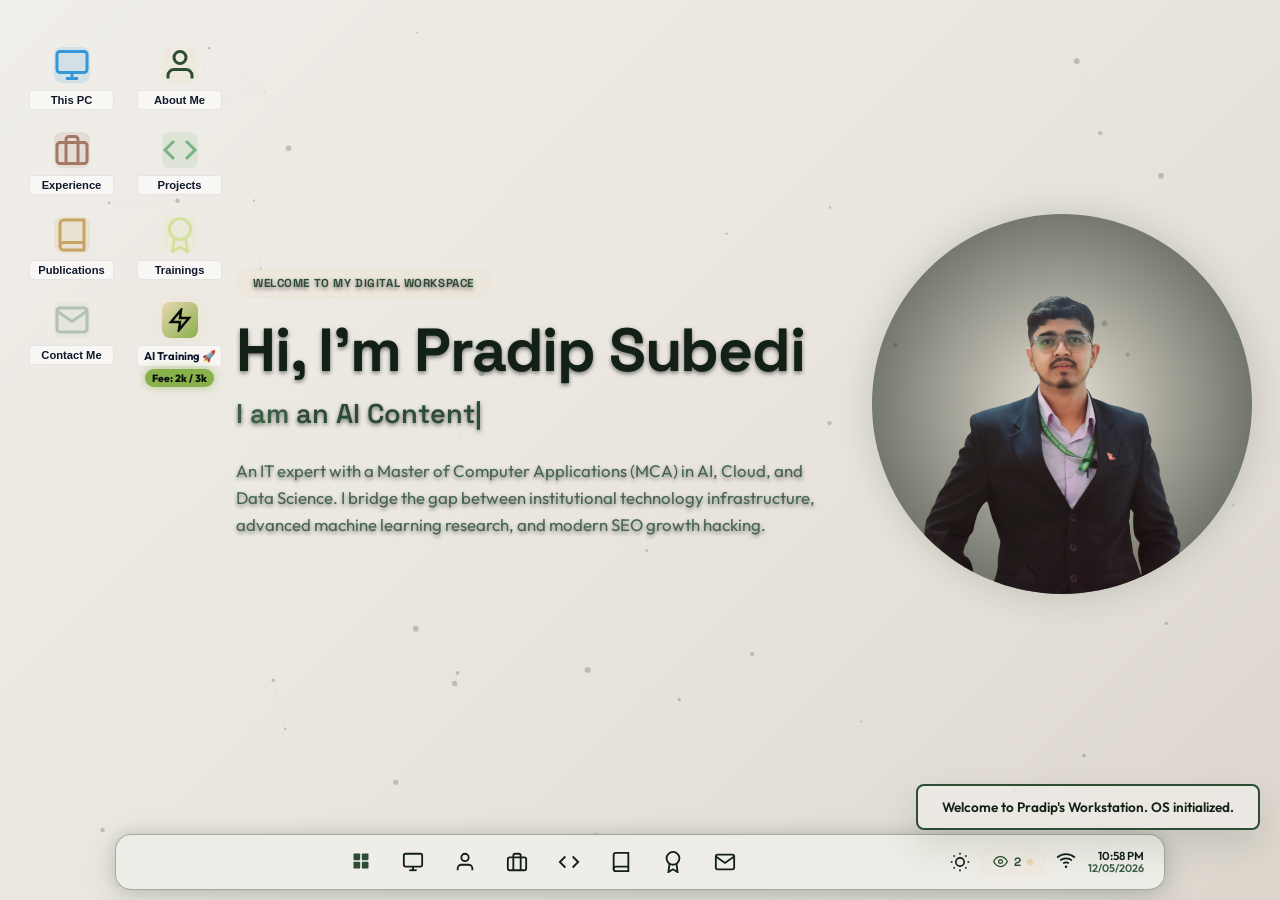
==== commit 6e3e2773: "Update AI training masterclass fee to Rs. 2000 for all participants" ====
--- a/index.html
+++ b/index.html
@@ -738,8 +738,7 @@
                                 <h4 style="font-size: 1.15rem; color: #FFF; margin-bottom: 0.2rem;">7 Days Online AI Training Masterclass</h4>
                                 <p style="font-size: 0.85rem; color: var(--text-secondary); margin-bottom: 0.5rem;">Tailored for Students, Teachers, Content Creators, Researchers & IT Professionals.</p>
                                 <div style="display: flex; gap: 0.6rem; font-size: 0.8rem; font-weight: 700; flex-wrap: wrap;">
-                                    <span style="background: rgba(234, 214, 177, 0.15); color: #EAD6B1; padding: 0.25rem 0.65rem; border-radius: 50px; border: 1px solid rgba(234, 214, 177, 0.3);">🎓 Students: Rs. 2,000</span>
-                                    <span style="background: rgba(136, 176, 75, 0.15); color: #88B04B; padding: 0.25rem 0.65rem; border-radius: 50px; border: 1px solid rgba(136, 176, 75, 0.3);">💼 Others: Rs. 3,000</span>
+                                    <span style="background: rgba(234, 214, 177, 0.15); color: #EAD6B1; padding: 0.25rem 0.65rem; border-radius: 50px; border: 1px solid rgba(234, 214, 177, 0.3);">⚡ Course Fee: Rs. 2,000 (For All)</span>
                                 </div>
                             </div>
                             <a href="training/index.html" style="background: var(--accent-cyan); color: #070D08; font-weight: 700; font-size: 0.9rem; padding: 0.6rem 1.2rem; border-radius: 8px; text-decoration: none; display: inline-flex; align-items: center; gap: 0.4rem; box-shadow: 0 0 15px rgba(234, 214, 177, 0.4);">
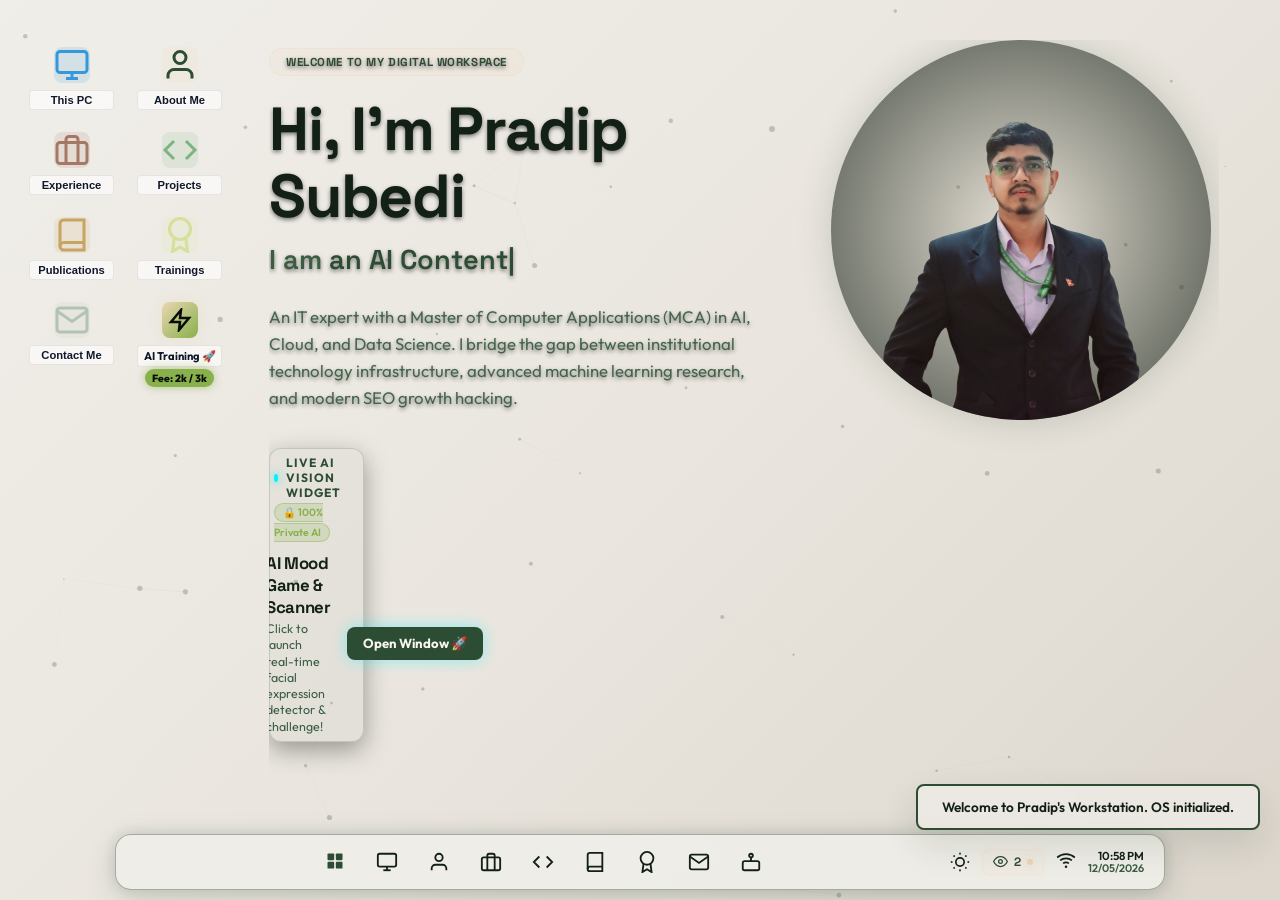
==== commit 6f663451: "Feat: Add AI Mood & Expression Scanner launcher widget and window" ====
--- a/index.html
+++ b/index.html
@@ -114,6 +114,7 @@
                     <span class="shortcut-label">Contact Me</span>
                 </button>
 
+
                 <a href="training/index.html" class="desktop-shortcut" aria-label="Open 7-Day AI Masterclass Page" style="text-decoration: none;">
                     <div class="shortcut-icon" style="background: linear-gradient(135deg, #EAD6B1, #88B04B); color: #070D08; font-weight: 800; display: flex; align-items: center; justify-content: center; box-shadow: 0 0 15px rgba(234, 214, 177, 0.4);">
                         <svg viewBox="0 0 24 24" fill="none" stroke="currentColor" stroke-width="2.5" style="width: 24px; height: 24px;">
@@ -126,27 +127,57 @@
 
             </div>
 
-            <!-- Right: Interactive Desktop Profile Widget (Matches User Reference) -->
-            <div class="desktop-profile-widget" aria-label="Profile Info Widget">
-                <div class="widget-text-panel">
-                    <div class="widget-badge">WELCOME TO MY DIGITAL WORKSPACE</div>
-                    <h1 class="widget-title">Hi, I'm <span class="accent-title">Pradip Subedi</span></h1>
-
-                    <div class="widget-typing-box">
-                        <span>I am </span><span id="widget-typed-role" class="cyan-text"
-                            style="color: var(--accent-cyan);"></span><span class="typed-cursor">|</span>
-                    </div>
-
-                    <p class="widget-desc">
-                        An IT expert with a Master of Computer Applications (MCA) in AI, Cloud, and Data Science. I
-                        bridge the gap between institutional technology infrastructure, advanced machine learning
-                        research, and modern SEO growth hacking.
-                    </p>
-                </div>
-
-                <div class="widget-photo-panel">
-                    <div class="widget-avatar-frame">
-                        <img src="images/My main transparent.png" alt="Pradip Subedi" class="widget-avatar-img">
+            <!-- Right: Desktop Right Column (Profile Widget + AI Mood Game Widget) -->
+            <div class="desktop-right-column" aria-label="Desktop Right Widgets Area">
+                <!-- Top: Interactive Desktop Profile Widget (Matches User Reference) -->
+                <div class="desktop-profile-widget" aria-label="Profile Info Widget">
+                    <div class="widget-text-panel">
+                        <div class="widget-badge">WELCOME TO MY DIGITAL WORKSPACE</div>
+                        <h1 class="widget-title">Hi, I'm <span class="accent-title">Pradip Subedi</span></h1>
+
+                        <div class="widget-typing-box">
+                            <span>I am </span><span id="widget-typed-role" class="cyan-text"
+                                style="color: var(--accent-cyan);"></span><span class="typed-cursor">|</span>
+                        </div>
+
+                        <p class="widget-desc">
+                            An IT expert with a Master of Computer Applications (MCA) in AI, Cloud, and Data Science. I
+                            bridge the gap between institutional technology infrastructure, advanced machine learning
+                            research, and modern SEO growth hacking.
+                        </p>
+                    </div>
+
+                    <div class="widget-photo-panel">
+                        <div class="widget-avatar-frame">
+                            <img src="images/My main transparent.png" alt="Pradip Subedi" class="widget-avatar-img">
+                        </div>
+                    </div>
+                </div>
+
+                <!-- Bottom: Small AI Mood Game Desktop Widget Card (Click to open window) -->
+                <div class="ai-mini-widget glass-card desktop-shortcut" id="ai-mini-widget" role="button" tabindex="0" aria-label="Open AI Mood Game Window" data-window="aigame-window" title="Click to launch AI Mood Game & Expression Scanner">
+                    <div class="mini-widget-header">
+                        <div style="display: flex; align-items: center; gap: 0.5rem;">
+                            <span class="pulse-dot" style="width: 8px; height: 8px; background: #00F2FE; border-radius: 50%; box-shadow: 0 0 10px #00F2FE;"></span>
+                            <span style="font-size: 0.75rem; font-weight: 700; color: var(--accent-cyan); text-transform: uppercase; letter-spacing: 1px;">Live AI Vision Widget</span>
+                        </div>
+                        <span class="privacy-badge" style="font-size: 0.65rem; background: rgba(136, 176, 75, 0.2); color: #88B04B; padding: 2px 8px; border-radius: 10px; border: 1px solid rgba(136, 176, 75, 0.4); font-weight: 600;">🔒 100% Private AI</span>
+                    </div>
+                    <div class="mini-widget-content" style="display: flex; align-items: center; justify-content: space-between; gap: 1rem; margin-top: 0.75rem;">
+                        <div style="display: flex; align-items: center; gap: 0.85rem;">
+                            <div class="mini-widget-icon" style="width: 48px; height: 48px; border-radius: 12px; background: linear-gradient(135deg, #00F2FE, #4FACFE); display: flex; align-items: center; justify-content: center; font-size: 1.6rem; box-shadow: 0 4px 15px rgba(0, 242, 254, 0.3); flex-shrink: 0; color: #070D08;">
+                                🤖
+                            </div>
+                            <div>
+                                <h4 style="font-size: 1.05rem; font-weight: 700; color: var(--text-primary); margin-bottom: 0.2rem; font-family: var(--font-heading);">AI Mood Game & Scanner</h4>
+                                <p style="font-size: 0.78rem; color: var(--text-secondary); line-height: 1.3; margin: 0;">Click to launch real-time facial expression detector & challenge!</p>
+                            </div>
+                        </div>
+                        <div class="mini-widget-action" style="flex-shrink: 0;">
+                            <span class="btn btn-primary" style="padding: 0.55rem 1.0rem; font-size: 0.82rem; border-radius: var(--radius-md); display: flex; align-items: center; gap: 0.4rem; pointer-events: none; box-shadow: 0 0 15px rgba(0, 242, 254, 0.4);">
+                                <span>Open Window 🚀</span>
+                            </span>
+                        </div>
                     </div>
                 </div>
             </div>
@@ -905,9 +936,145 @@
                 </div>
             </div>
 
+            <!-- 7. AI MOOD GAME WINDOW -->
+            <div class="window glass-card" id="aigame-window" role="dialog" aria-labelledby="aigame-title"
+                style="top: 8%; left: 16%; width: 880px; height: 560px;" hidden>
+                <div class="window-header">
+                    <div class="window-title-area">
+                        <svg class="window-title-icon" viewBox="0 0 24 24" fill="none" stroke="currentColor"
+                            stroke-width="2">
+                            <rect x="3" y="11" width="18" height="10" rx="2"></rect>
+                            <circle cx="12" cy="5" r="2"></circle>
+                            <path d="M12 7v4"></path>
+                            <line x1="8" y1="16" x2="8.01" y2="16"></line>
+                            <line x1="16" y1="16" x2="16.01" y2="16"></line>
+                        </svg>
+                        <span id="aigame-title" class="window-title-text">AI Mood & Expression Scanner</span>
+                        <span class="privacy-badge" style="margin-left: 10px; font-size: 0.68rem; background: rgba(136, 176, 75, 0.25); color: #88B04B; padding: 2px 8px; border-radius: 12px; border: 1px solid rgba(136, 176, 75, 0.5); font-weight: 600;">🔒 100% On-Device Private AI</span>
+                    </div>
+                    <div class="window-controls">
+                        <button class="win-btn win-min" aria-label="Minimize Window">&#9472;</button>
+                        <button class="win-btn win-max" aria-label="Maximize Window">&#9633;</button>
+                        <button class="win-btn win-close" aria-label="Close Window">&times;</button>
+                    </div>
+                </div>
+                <div class="window-body">
+                    <div class="window-content grid-2-window" style="gap: 1.5rem; height: 100%; align-items: flex-start;">
+                        
+                        <!-- Left Panel: Camera & AI Vision Scanner -->
+                        <div class="aigame-left-panel" style="display: flex; flex-direction: column; width: 100%;">
+                            <div class="camera-viewport-frame glass-card" id="camera-frame">
+                                <video id="webcam-video" autoplay muted playsinline></video>
+                                <canvas id="webcam-overlay"></canvas>
+                                <div class="scanning-laser" id="scanning-laser" hidden></div>
+                                <div class="camera-placeholder" id="camera-placeholder">
+                                    <svg viewBox="0 0 24 24" fill="none" stroke="currentColor" stroke-width="1.5" style="width: 48px; height: 48px; margin-bottom: 0.8rem; opacity: 0.7;">
+                                        <path d="M23 19a2 2 0 0 1-2 2H3a2 2 0 0 1-2-2V8a2 2 0 0 1 2-2h4l2-3h6l2 3h4a2 2 0 0 1 2 2z"></path>
+                                        <circle cx="12" cy="13" r="4"></circle>
+                                    </svg>
+                                    <h5 style="margin-bottom: 0.4rem; font-size: 1.05rem;">Camera Offline</h5>
+                                    <p style="font-size: 0.8rem; text-align: center; color: var(--text-secondary); max-width: 260px;">Click below to grant camera access and activate the real-time AI neural network scanner.</p>
+                                </div>
+                            </div>
+                            
+                            <div class="camera-controls-bar" style="margin-top: 1rem; display: flex; gap: 0.75rem;">
+                                <button id="btn-start-camera" class="btn btn-primary" style="flex: 1; padding: 0.65rem; display: flex; align-items: center; justify-content: center; gap: 0.5rem;">
+                                    <span>🚀 Start Camera & AI Scanner</span>
+                                </button>
+                                <button id="btn-stop-camera" class="btn" style="padding: 0.65rem 1rem; background: rgba(255, 80, 80, 0.15); color: #ff6b6b; border: 1px solid rgba(255, 80, 80, 0.3); border-radius: var(--radius-md); font-weight: 600; cursor: pointer;" hidden>
+                                    <span>⏹️ Stop</span>
+                                </button>
+                            </div>
+                            <div id="ai-status-text" style="font-size: 0.78rem; color: var(--text-secondary); margin-top: 0.6rem; text-align: center;">Ready to initialize neural network weights (~2.5 MB)...</div>
+                        </div>
+
+                        <!-- Right Panel: Interactive Mood Dashboard & Game Mode -->
+                        <div class="aigame-right-panel" style="display: flex; flex-direction: column; width: 100%; gap: 1.25rem;">
+                            
+                            <!-- Toggle between Mood Dashboard and Challenge Game -->
+                            <div class="timeline-toggle-wrapper">
+                                <button id="btn-mode-mood" class="toggle-switch-btn active" aria-controls="panel-mode-mood">📊 Mood Dashboard</button>
+                                <button id="btn-mode-game" class="toggle-switch-btn" aria-controls="panel-mode-game">🎮 Expression Challenge</button>
+                            </div>
+
+                            <!-- Mode 1: Mood Dashboard -->
+                            <div id="panel-mode-mood" class="aigame-mode-panel active-timeline" style="display: flex; flex-direction: column; gap: 1rem;">
+                                
+                                <!-- Live AI Commentary Box -->
+                                <div class="ai-insight-card glass-card" id="ai-insight-box">
+                                    <div style="display: flex; align-items: center; gap: 0.5rem; margin-bottom: 0.5rem;">
+                                        <span class="pulse-dot" style="width: 8px; height: 8px; background: var(--accent-cyan); border-radius: 50%; display: inline-block;"></span>
+                                        <span style="font-size: 0.75rem; text-transform: uppercase; letter-spacing: 1px; font-weight: 700; color: var(--accent-cyan);">AI Neural Analysis</span>
+                                    </div>
+                                    <h4 id="ai-dominant-emotion" style="font-size: 1.15rem; margin-bottom: 0.35rem;">Waiting for video stream...</h4>
+                                    <p id="ai-commentary-text" style="font-size: 0.85rem; color: var(--text-secondary); line-height: 1.5;">Once your webcam is active, our TensorFlow.js model will analyze your facial expressions in real time and deliver custom IT & SEO insights!</p>
+                                </div>
+
+                                <!-- Emotion Confidence Meters -->
+                                <div class="emotion-meters-container glass-card" style="padding: 1rem;">
+                                    <h5 style="font-size: 0.85rem; margin-bottom: 0.8rem; color: var(--text-primary); border-bottom: 1px solid var(--border-color); padding-bottom: 0.4rem;">Live Emotion Confidence</h5>
+                                    
+                                    <div class="emotion-meter-item">
+                                        <div class="emotion-label-row"><span>😄 Happy</span><span id="score-happy">0%</span></div>
+                                        <div class="emotion-bar-bg"><div class="emotion-bar-fill bar-happy" id="bar-happy" style="width: 0%;"></div></div>
+                                    </div>
+                                    <div class="emotion-meter-item">
+                                        <div class="emotion-label-row"><span>😲 Surprised</span><span id="score-surprised">0%</span></div>
+                                        <div class="emotion-bar-bg"><div class="emotion-bar-fill bar-surprised" id="bar-surprised" style="width: 0%;"></div></div>
+                                    </div>
+                                    <div class="emotion-meter-item">
+                                        <div class="emotion-label-row"><span>😐 Neutral</span><span id="score-neutral">0%</span></div>
+                                        <div class="emotion-bar-bg"><div class="emotion-bar-fill bar-neutral" id="bar-neutral" style="width: 0%;"></div></div>
+                                    </div>
+                                    <div class="emotion-meter-item">
+                                        <div class="emotion-label-row"><span>😡 Focused/Angry</span><span id="score-angry">0%</span></div>
+                                        <div class="emotion-bar-bg"><div class="emotion-bar-fill bar-angry" id="bar-angry" style="width: 0%;"></div></div>
+                                    </div>
+                                    <div class="emotion-meter-item">
+                                        <div class="emotion-label-row"><span>😢 Sad</span><span id="score-sad">0%</span></div>
+                                        <div class="emotion-bar-bg"><div class="emotion-bar-fill bar-sad" id="bar-sad" style="width: 0%;"></div></div>
+                                    </div>
+                                </div>
+                            </div>
+
+                            <!-- Mode 2: Expression Challenge Game -->
+                            <div id="panel-mode-game" class="aigame-mode-panel" style="display: none; flex-direction: column; gap: 1rem;">
+                                <div class="ai-insight-card glass-card" style="text-align: center; padding: 1.5rem 1rem;">
+                                    <div style="font-size: 0.8rem; font-weight: 700; color: var(--accent-cyan); text-transform: uppercase; margin-bottom: 0.5rem;">🎮 The Expression Challenge</div>
+                                    <h3 id="game-target-prompt" style="font-size: 1.3rem; margin-bottom: 0.5rem;">Ready to Play?</h3>
+                                    <p id="game-instructions" style="font-size: 0.85rem; color: var(--text-secondary); margin-bottom: 1.25rem;">Test your facial acting skills against our AI! Match the prompted emotions before the timer runs out to score points.</p>
+                                    
+                                    <div class="game-stats-row" style="display: flex; justify-content: space-around; margin-bottom: 1.25rem; background: rgba(0,0,0,0.15); padding: 0.75rem; border-radius: var(--radius-md);">
+                                        <div>
+                                            <div style="font-size: 0.7rem; color: var(--text-secondary);">SCORE</div>
+                                            <div id="game-score-val" style="font-size: 1.5rem; font-weight: 800; color: var(--accent-cyan);">0</div>
+                                        </div>
+                                        <div>
+                                            <div style="font-size: 0.7rem; color: var(--text-secondary);">TIMER</div>
+                                            <div id="game-timer-val" style="font-size: 1.5rem; font-weight: 800; color: #ffeb3b;">15s</div>
+                                        </div>
+                                        <div>
+                                            <div style="font-size: 0.7rem; color: var(--text-secondary);">STREAK</div>
+                                            <div id="game-streak-val" style="font-size: 1.5rem; font-weight: 800; color: #88B04B;">0🔥</div>
+                                        </div>
+                                    </div>
+
+                                    <button id="btn-start-game" class="btn btn-primary" style="padding: 0.75rem 1.5rem; font-size: 0.95rem;">
+                                        <span>🏁 Start Challenge!</span>
+                                    </button>
+                                </div>
+                            </div>
+
+                        </div>
+
+                    </div>
+                </div>
+            </div>
+
+
         </div>
 
-        <!-- 7. START MENU PANEL -->
+        <!-- 8. START MENU PANEL -->
         <div class="start-menu glass-card" id="start-menu-panel" style="display: none;">
             <div class="start-menu-header">
                 <div class="start-profile-frame">
@@ -976,6 +1143,16 @@
                             </svg>
                         </div>
                         <span>Contact Me</span>
+                    </button>
+                    <button class="start-app-btn" data-window="aigame-window">
+                        <div class="start-app-icon icon-cyan" style="background: linear-gradient(135deg, #00F2FE, #4FACFE); color: #070D08;">
+                            <svg viewBox="0 0 24 24" fill="none" stroke="currentColor" stroke-width="2">
+                                <rect x="3" y="11" width="18" height="10" rx="2"></rect>
+                                <circle cx="12" cy="5" r="2"></circle>
+                                <path d="M12 7v4"></path>
+                            </svg>
+                        </div>
+                        <span>AI Mood Game</span>
                     </button>
                 </div>
 
@@ -1094,6 +1271,17 @@
                         </svg>
                         <div class="taskbar-indicator" id="ind-contact-window"></div>
                     </button>
+
+                    <button class="taskbar-icon-btn shortcut-trigger" data-window="aigame-window"
+                        aria-label="Toggle AI Mood Game Window" title="AI Mood Game">
+                        <svg viewBox="0 0 24 24" fill="none" stroke="currentColor" stroke-width="2">
+                            <rect x="3" y="11" width="18" height="10" rx="2"></rect>
+                            <circle cx="12" cy="5" r="2"></circle>
+                            <path d="M12 7v4"></path>
+                        </svg>
+                        <div class="taskbar-indicator" id="ind-aigame-window"></div>
+                    </button>
+
 
                 </div>
 
@@ -1207,6 +1395,8 @@
         <button id="signin-btn" class="signin-btn">Sign in</button>
     </div>
 
+    <!-- Face API (Lightweight TensorFlow.js Face & Expression Detection) -->
+    <script src="https://cdn.jsdelivr.net/npm/@vladmandic/face-api@1.7.14/dist/face-api.min.js"></script>
     <!-- Custom Script -->
     <script src="script.js?v=2.5"></script>
 </body>
--- a/style.css
+++ b/style.css
@@ -193,16 +193,28 @@
     pointer-events: auto;
 }
 
+.desktop-right-column {
+    display: flex;
+    flex-direction: column;
+    gap: 1.5rem;
+    margin: 0 auto;
+    max-width: 950px;
+    height: 100%;
+    overflow-y: auto;
+    padding-bottom: 2rem;
+    padding-right: 0.5rem;
+    pointer-events: auto;
+}
+
 .desktop-profile-widget {
     display: grid;
     grid-template-columns: 1.25fr 0.75fr;
     align-items: center;
     gap: 2.5rem;
-    margin: 0 auto;
-    max-width: 950px;
-    height: 100%;
+    width: 100%;
+    height: auto;
     color: var(--text-primary);
-    padding-bottom: 2rem;
+    padding-bottom: 0;
     padding-right: 0;
     pointer-events: none;
 }
@@ -2636,4 +2648,238 @@
     background: rgba(136, 176, 75, 0.15);
     color: #88B04B;
     border: 1px solid rgba(136, 176, 75, 0.4);
+}
+
+/* ==========================================================================
+   AI MOOD GAME & EXPRESSION SCANNER WIDGET STYLES
+   ========================================================================== */
+.ai-desktop-widget-card {
+    display: flex;
+    flex-direction: column;
+    gap: 1.0rem;
+    padding: 1.25rem;
+    border-radius: var(--radius-lg);
+    background: var(--card-bg);
+    border: 1px solid var(--border-color);
+    box-shadow: 0 10px 30px rgba(0, 0, 0, 0.35);
+    transition: all var(--transition-normal);
+    width: 100%;
+    margin-top: 0.25rem;
+}
+
+.ai-desktop-widget-card:hover {
+    border-color: rgba(0, 242, 254, 0.4);
+    box-shadow: 0 12px 35px rgba(0, 0, 0, 0.5);
+}
+
+.ai-widget-header {
+    display: flex;
+    justify-content: space-between;
+    align-items: center;
+    border-bottom: 1px solid var(--border-color);
+    padding-bottom: 0.75rem;
+    flex-wrap: wrap;
+    gap: 0.5rem;
+}
+
+.ai-mini-widget {
+    padding: 1.1rem 1.35rem;
+    border-radius: var(--radius-lg);
+    background: var(--card-bg);
+    border: 1px solid var(--border-color);
+    box-shadow: 0 8px 25px rgba(0, 0, 0, 0.35);
+    cursor: pointer;
+    transition: all var(--transition-normal);
+    width: 100%;
+    margin-top: 0.25rem;
+    pointer-events: auto;
+}
+
+.ai-mini-widget:hover {
+    transform: translateY(-4px);
+    border-color: #00F2FE;
+    box-shadow: 0 14px 35px rgba(0, 242, 254, 0.28);
+}
+
+.ai-mini-widget:active {
+    transform: translateY(-1px);
+}
+
+.grid-2-window {
+    display: grid;
+    grid-template-columns: 1.05fr 1.15fr;
+    gap: 1.5rem;
+    align-items: flex-start;
+    width: 100%;
+}
+
+@media (max-width: 850px) {
+    .grid-2-window {
+        grid-template-columns: 1fr;
+    }
+}
+
+.grid-2-widget {
+    display: grid;
+    grid-template-columns: 1.0fr 1.1fr;
+    gap: 1.25rem;
+    align-items: flex-start;
+}
+
+.ai-widget-camera-section,
+.ai-widget-interactive-section {
+    display: flex;
+    flex-direction: column;
+    width: 100%;
+}
+
+@media (max-width: 850px) {
+    .grid-2-widget {
+        grid-template-columns: 1fr;
+    }
+}
+
+.camera-viewport-frame {
+    position: relative;
+    width: 100%;
+    height: 310px;
+    border-radius: var(--radius-lg);
+    overflow: hidden;
+    background: rgba(0, 0, 0, 0.55);
+    border: 1px solid var(--border-color);
+    display: flex;
+    align-items: center;
+    justify-content: center;
+    box-shadow: inset 0 0 30px rgba(0, 0, 0, 0.7);
+}
+
+.camera-viewport-frame.scanning {
+    border-color: #00F2FE;
+    box-shadow: 0 0 20px rgba(0, 242, 254, 0.25), inset 0 0 20px rgba(0, 242, 254, 0.15);
+}
+
+#webcam-video, #webcam-overlay {
+    position: absolute;
+    top: 0;
+    left: 0;
+    width: 100%;
+    height: 100%;
+    object-fit: cover;
+    transform: scaleX(-1); /* Mirror webcam view for intuitive user experience */
+    border-radius: var(--radius-lg);
+}
+
+#webcam-overlay {
+    pointer-events: none;
+    z-index: 2;
+}
+
+.scanning-laser {
+    position: absolute;
+    top: 0;
+    left: 0;
+    width: 100%;
+    height: 3px;
+    background: linear-gradient(90deg, transparent, #00F2FE, transparent);
+    box-shadow: 0 0 15px #00F2FE, 0 0 5px #fff;
+    z-index: 3;
+    animation: scanLaser 2.5s ease-in-out infinite;
+    pointer-events: none;
+}
+
+@keyframes scanLaser {
+    0% { top: 0%; opacity: 0.8; }
+    50% { top: 98%; opacity: 1; }
+    100% { top: 0%; opacity: 0.8; }
+}
+
+.camera-placeholder {
+    position: absolute;
+    inset: 0;
+    display: flex;
+    flex-direction: column;
+    align-items: center;
+    justify-content: center;
+    background: rgba(10, 18, 12, 0.85);
+    color: var(--text-primary);
+    z-index: 4;
+    padding: 1.5rem;
+    backdrop-filter: blur(8px);
+    transition: opacity var(--transition-normal);
+}
+
+.ai-insight-card {
+    padding: 1.25rem;
+    border-radius: var(--radius-lg);
+    border: 1px solid var(--border-color);
+    background: var(--card-bg);
+    transition: all var(--transition-normal);
+}
+
+.ai-insight-card:hover {
+    border-color: rgba(234, 214, 177, 0.4);
+    box-shadow: 0 8px 25px rgba(0, 0, 0, 0.25);
+}
+
+.emotion-meters-container {
+    display: flex;
+    flex-direction: column;
+    gap: 0.65rem;
+    border-radius: var(--radius-lg);
+    border: 1px solid var(--border-color);
+    background: var(--card-bg);
+}
+
+.emotion-meter-item {
+    display: flex;
+    flex-direction: column;
+    gap: 0.25rem;
+    font-size: 0.82rem;
+}
+
+.emotion-label-row {
+    display: flex;
+    justify-content: space-between;
+    font-weight: 500;
+    color: var(--text-primary);
+}
+
+.emotion-bar-bg {
+    width: 100%;
+    height: 8px;
+    background: rgba(255, 255, 255, 0.08);
+    border-radius: 10px;
+    overflow: hidden;
+}
+
+.light-theme .emotion-bar-bg {
+    background: rgba(0, 0, 0, 0.1);
+}
+
+.emotion-bar-fill {
+    height: 100%;
+    border-radius: 10px;
+    transition: width 0.25s cubic-bezier(0.4, 0, 0.2, 1);
+}
+
+.bar-happy { background: #00F2FE; box-shadow: 0 0 10px rgba(0, 242, 254, 0.5); }
+.bar-surprised { background: #b86bff; box-shadow: 0 0 10px rgba(184, 107, 255, 0.5); }
+.bar-neutral { background: #EAD6B1; box-shadow: 0 0 10px rgba(234, 214, 177, 0.5); }
+.bar-angry { background: #ff4b2b; box-shadow: 0 0 10px rgba(255, 75, 43, 0.5); }
+.bar-sad { background: #4facfe; box-shadow: 0 0 10px rgba(79, 172, 254, 0.5); }
+
+/* Confetti Celebration Effects */
+@keyframes confettiFall {
+    0% { transform: translateY(-10px) rotate(0deg); opacity: 1; }
+    100% { transform: translateY(350px) rotate(720deg); opacity: 0; }
+}
+
+.confetti-piece {
+    position: absolute;
+    width: 10px;
+    height: 10px;
+    border-radius: 2px;
+    pointer-events: none;
+    z-index: 100;
+    animation: confettiFall 2.5s ease-out forwards;
 }
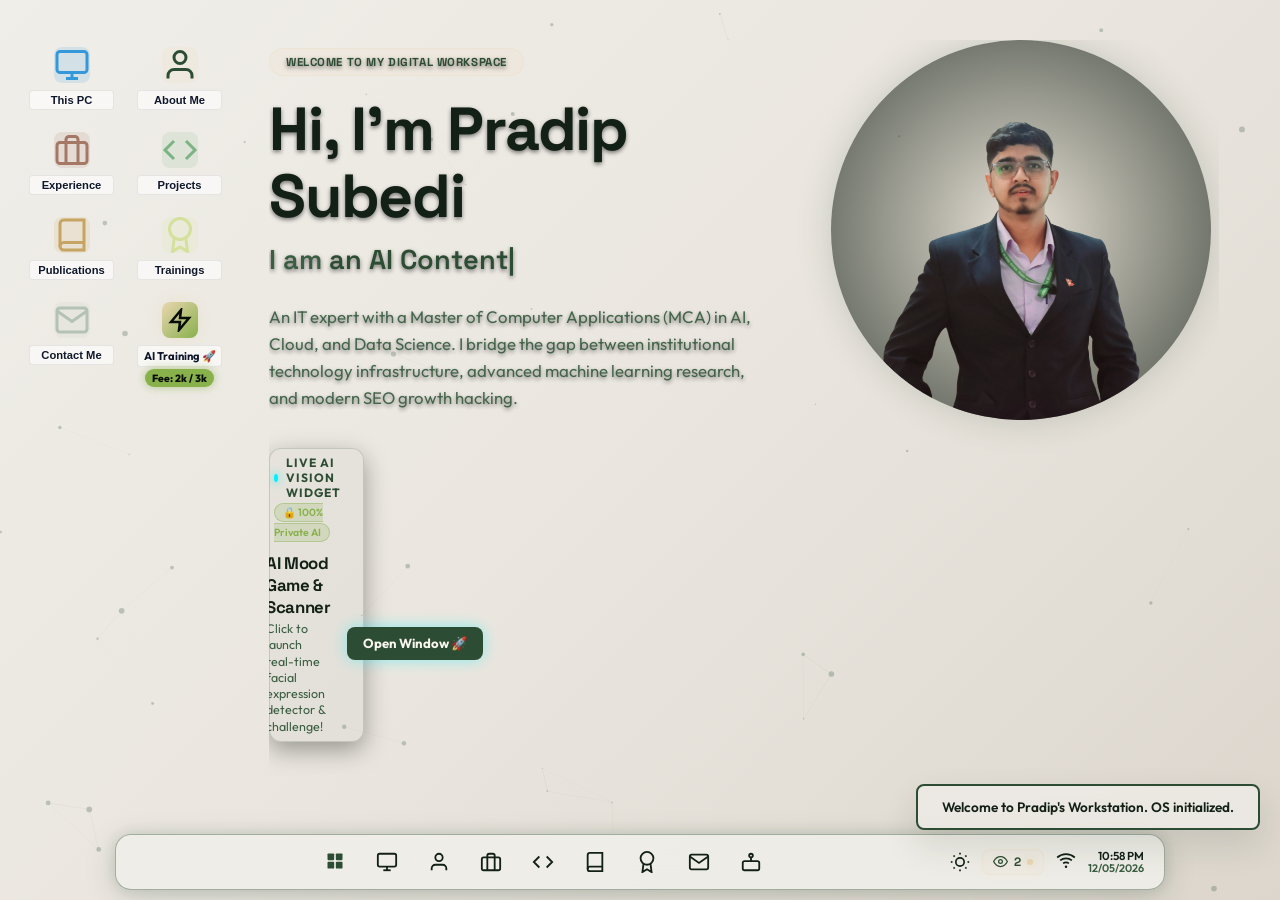
==== commit 4452389e: "Fix: Optimize AI Mood Game widget display on mobile screens by placing it at the end of shortcut ico" ====
--- a/index.html
+++ b/index.html
@@ -124,6 +124,14 @@
                     <span class="shortcut-label" style="color: #EAD6B1; font-weight: 700;">AI Training 🚀</span>
                     <span style="background: #88B04B; color: #070D08; font-size: 0.65rem; font-weight: 800; padding: 0.15rem 0.45rem; border-radius: 10px; margin-top: 0.15rem; box-shadow: 0 0 10px rgba(136, 176, 75, 0.6); display: inline-block;">Fee: 2k / 3k</span>
                 </a>
+
+                <!-- Mobile Only: AI Mood Game Icon at the end of shortcuts -->
+                <button class="desktop-shortcut mobile-only-shortcut" data-window="aigame-window" aria-label="Open AI Mood Game Program">
+                    <div class="shortcut-icon" style="background: linear-gradient(135deg, #00F2FE, #4FACFE); color: #070D08; font-size: 1.4rem; display: flex; align-items: center; justify-content: center; border-radius: 12px; box-shadow: 0 0 15px rgba(0, 242, 254, 0.4);">
+                        🤖
+                    </div>
+                    <span class="shortcut-label" style="color: var(--accent-cyan); font-weight: 700;">AI Mood Game</span>
+                </button>
 
             </div>
 
--- a/style.css
+++ b/style.css
@@ -2682,6 +2682,10 @@
     gap: 0.5rem;
 }
 
+.mobile-only-shortcut {
+    display: none !important;
+}
+
 .ai-mini-widget {
     padding: 1.1rem 1.35rem;
     border-radius: var(--radius-lg);
@@ -2705,6 +2709,18 @@
     transform: translateY(-1px);
 }
 
+@media (max-width: 900px) {
+    .mobile-only-shortcut {
+        display: flex !important;
+    }
+    .ai-mini-widget {
+        display: none !important;
+    }
+    .desktop-right-column {
+        display: contents !important;
+    }
+}
+
 .grid-2-window {
     display: grid;
     grid-template-columns: 1.05fr 1.15fr;
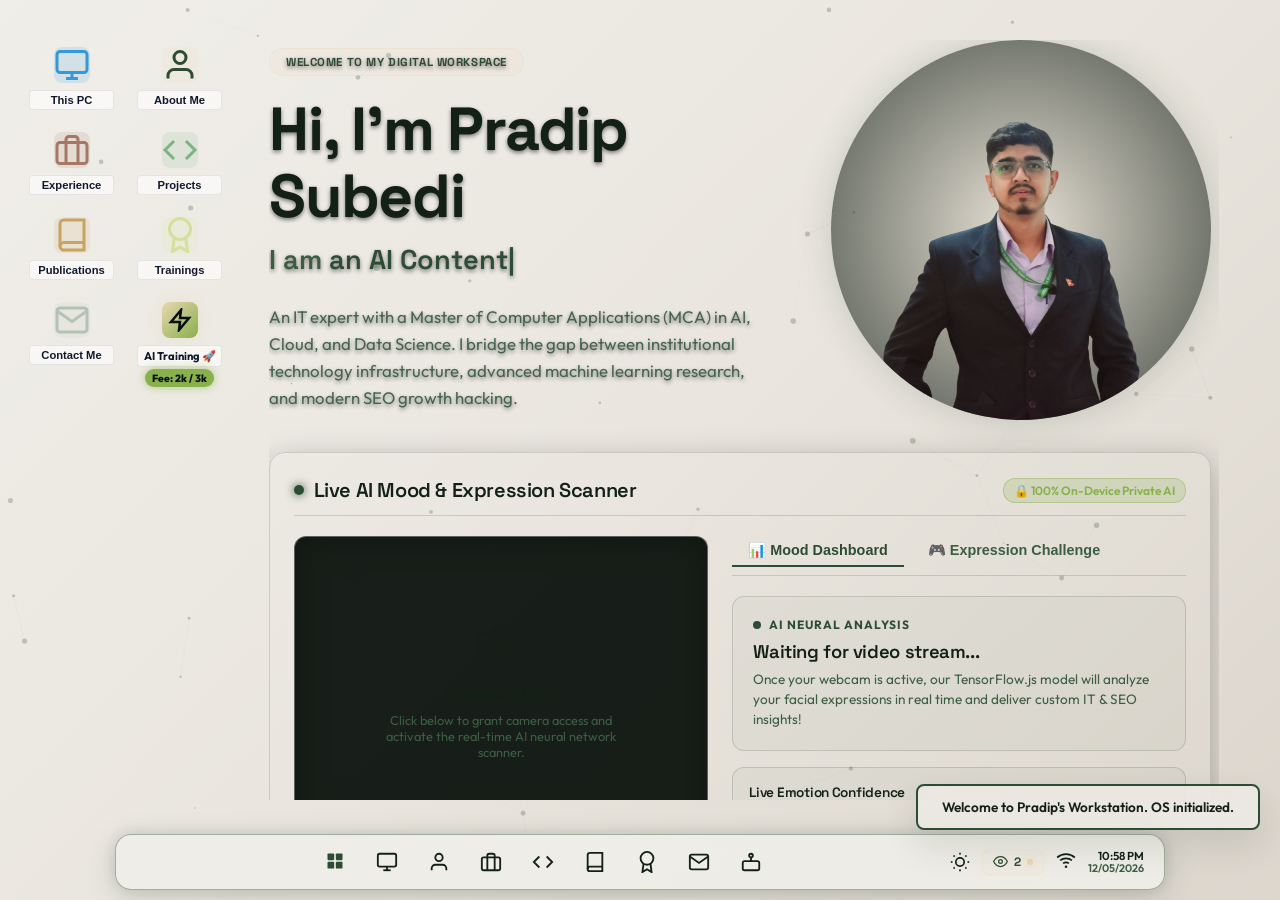
==== commit 22b89442: "Refactor: Restore embedded AI Mood Game widget on desktop and use dynamic popup window on mobile scr" ====
--- a/index.html
+++ b/index.html
@@ -162,29 +162,126 @@
                     </div>
                 </div>
 
-                <!-- Bottom: Small AI Mood Game Desktop Widget Card (Click to open window) -->
-                <div class="ai-mini-widget glass-card desktop-shortcut" id="ai-mini-widget" role="button" tabindex="0" aria-label="Open AI Mood Game Window" data-window="aigame-window" title="Click to launch AI Mood Game & Expression Scanner">
-                    <div class="mini-widget-header">
-                        <div style="display: flex; align-items: center; gap: 0.5rem;">
-                            <span class="pulse-dot" style="width: 8px; height: 8px; background: #00F2FE; border-radius: 50%; box-shadow: 0 0 10px #00F2FE;"></span>
-                            <span style="font-size: 0.75rem; font-weight: 700; color: var(--accent-cyan); text-transform: uppercase; letter-spacing: 1px;">Live AI Vision Widget</span>
-                        </div>
-                        <span class="privacy-badge" style="font-size: 0.65rem; background: rgba(136, 176, 75, 0.2); color: #88B04B; padding: 2px 8px; border-radius: 10px; border: 1px solid rgba(136, 176, 75, 0.4); font-weight: 600;">🔒 100% Private AI</span>
-                    </div>
-                    <div class="mini-widget-content" style="display: flex; align-items: center; justify-content: space-between; gap: 1rem; margin-top: 0.75rem;">
-                        <div style="display: flex; align-items: center; gap: 0.85rem;">
-                            <div class="mini-widget-icon" style="width: 48px; height: 48px; border-radius: 12px; background: linear-gradient(135deg, #00F2FE, #4FACFE); display: flex; align-items: center; justify-content: center; font-size: 1.6rem; box-shadow: 0 4px 15px rgba(0, 242, 254, 0.3); flex-shrink: 0; color: #070D08;">
-                                🤖
-                            </div>
-                            <div>
-                                <h4 style="font-size: 1.05rem; font-weight: 700; color: var(--text-primary); margin-bottom: 0.2rem; font-family: var(--font-heading);">AI Mood Game & Scanner</h4>
-                                <p style="font-size: 0.78rem; color: var(--text-secondary); line-height: 1.3; margin: 0;">Click to launch real-time facial expression detector & challenge!</p>
-                            </div>
-                        </div>
-                        <div class="mini-widget-action" style="flex-shrink: 0;">
-                            <span class="btn btn-primary" style="padding: 0.55rem 1.0rem; font-size: 0.82rem; border-radius: var(--radius-md); display: flex; align-items: center; gap: 0.4rem; pointer-events: none; box-shadow: 0 0 15px rgba(0, 242, 254, 0.4);">
-                                <span>Open Window 🚀</span>
-                            </span>
+                <!-- Bottom: Embedded AI Mood Game & Scanner Widget (Desktop Version) -->
+                <div class="ai-desktop-widget glass-card" id="ai-desktop-widget" style="padding: 1.5rem; border-radius: var(--radius-xl); border: 1px solid var(--border-color); width: 100%; margin-top: 0.5rem; box-shadow: 0 8px 30px rgba(0, 0, 0, 0.25); transition: all 0.3s ease;">
+                    <div class="desktop-widget-header" style="display: flex; justify-content: space-between; align-items: center; margin-bottom: 1.25rem; border-bottom: 1px solid var(--border-color); padding-bottom: 0.75rem; flex-wrap: wrap; gap: 0.5rem;">
+                        <div style="display: flex; align-items: center; gap: 0.6rem;">
+                            <span class="pulse-dot" style="width: 10px; height: 10px; background: var(--accent-cyan); border-radius: 50%; display: inline-block; box-shadow: 0 0 10px var(--accent-cyan);"></span>
+                            <h3 style="font-size: 1.25rem; margin: 0; color: var(--text-primary); font-family: var(--font-heading);">Live AI Mood & Expression Scanner</h3>
+                        </div>
+                        <span class="privacy-badge" style="font-size: 0.75rem; background: rgba(136, 176, 75, 0.2); color: #88B04B; padding: 4px 10px; border-radius: 12px; border: 1px solid rgba(136, 176, 75, 0.4); font-weight: 600;">🔒 100% On-Device Private AI</span>
+                    </div>
+
+                    <!-- On page load, #ai-scanner-content starts here for Desktop! -->
+                    <div id="ai-scanner-content">
+                        <div class="window-content grid-2-window" style="gap: 1.5rem; height: 100%; align-items: flex-start;">
+                            
+                            <!-- Left Panel: Camera & AI Vision Scanner -->
+                            <div class="aigame-left-panel" style="display: flex; flex-direction: column; width: 100%;">
+                                <div class="camera-viewport-frame glass-card" id="camera-frame">
+                                    <video id="webcam-video" autoplay muted playsinline></video>
+                                    <canvas id="webcam-overlay"></canvas>
+                                    <div class="scanning-laser" id="scanning-laser" hidden></div>
+                                    <div class="camera-placeholder" id="camera-placeholder">
+                                        <svg viewBox="0 0 24 24" fill="none" stroke="currentColor" stroke-width="1.5" style="width: 48px; height: 48px; margin-bottom: 0.8rem; opacity: 0.7;">
+                                            <path d="M23 19a2 2 0 0 1-2 2H3a2 2 0 0 1-2-2V8a2 2 0 0 1 2-2h4l2-3h6l2 3h4a2 2 0 0 1 2 2z"></path>
+                                            <circle cx="12" cy="13" r="4"></circle>
+                                        </svg>
+                                        <h5 style="margin-bottom: 0.4rem; font-size: 1.05rem;">Camera Offline</h5>
+                                        <p style="font-size: 0.8rem; text-align: center; color: var(--text-secondary); max-width: 260px;">Click below to grant camera access and activate the real-time AI neural network scanner.</p>
+                                    </div>
+                                </div>
+                                
+                                <div class="camera-controls-bar" style="margin-top: 1rem; display: flex; gap: 0.75rem;">
+                                    <button id="btn-start-camera" class="btn btn-primary" style="flex: 1; padding: 0.65rem; display: flex; align-items: center; justify-content: center; gap: 0.5rem;">
+                                        <span>🚀 Start Camera & AI Scanner</span>
+                                    </button>
+                                    <button id="btn-stop-camera" class="btn" style="padding: 0.65rem 1rem; background: rgba(255, 80, 80, 0.15); color: #ff6b6b; border: 1px solid rgba(255, 80, 80, 0.3); border-radius: var(--radius-md); font-weight: 600; cursor: pointer;" hidden>
+                                        <span>⏹️ Stop</span>
+                                    </button>
+                                </div>
+                                <div id="ai-status-text" style="font-size: 0.78rem; color: var(--text-secondary); margin-top: 0.6rem; text-align: center;">Ready to initialize neural network weights (~2.5 MB)...</div>
+                            </div>
+
+                            <!-- Right Panel: Interactive Mood Dashboard & Game Mode -->
+                            <div class="aigame-right-panel" style="display: flex; flex-direction: column; width: 100%; gap: 1.25rem;">
+                                
+                                <!-- Toggle between Mood Dashboard and Challenge Game -->
+                                <div class="timeline-toggle-wrapper">
+                                    <button id="btn-mode-mood" class="toggle-switch-btn active" aria-controls="panel-mode-mood">📊 Mood Dashboard</button>
+                                    <button id="btn-mode-game" class="toggle-switch-btn" aria-controls="panel-mode-game">🎮 Expression Challenge</button>
+                                </div>
+
+                                <!-- Mode 1: Mood Dashboard -->
+                                <div id="panel-mode-mood" class="aigame-mode-panel active-timeline" style="display: flex; flex-direction: column; gap: 1rem;">
+                                    
+                                    <!-- Live AI Commentary Box -->
+                                    <div class="ai-insight-card glass-card" id="ai-insight-box">
+                                        <div style="display: flex; align-items: center; gap: 0.5rem; margin-bottom: 0.5rem;">
+                                            <span class="pulse-dot" style="width: 8px; height: 8px; background: var(--accent-cyan); border-radius: 50%; display: inline-block;"></span>
+                                            <span style="font-size: 0.75rem; text-transform: uppercase; letter-spacing: 1px; font-weight: 700; color: var(--accent-cyan);">AI Neural Analysis</span>
+                                        </div>
+                                        <h4 id="ai-dominant-emotion" style="font-size: 1.15rem; margin-bottom: 0.35rem;">Waiting for video stream...</h4>
+                                        <p id="ai-commentary-text" style="font-size: 0.85rem; color: var(--text-secondary); line-height: 1.5;">Once your webcam is active, our TensorFlow.js model will analyze your facial expressions in real time and deliver custom IT & SEO insights!</p>
+                                    </div>
+
+                                    <!-- Emotion Confidence Meters -->
+                                    <div class="emotion-meters-container glass-card" style="padding: 1rem;">
+                                        <h5 style="font-size: 0.85rem; margin-bottom: 0.8rem; color: var(--text-primary); border-bottom: 1px solid var(--border-color); padding-bottom: 0.4rem;">Live Emotion Confidence</h5>
+                                        
+                                        <div class="emotion-meter-item">
+                                            <div class="emotion-label-row"><span>😄 Happy</span><span id="score-happy">0%</span></div>
+                                            <div class="emotion-bar-bg"><div class="emotion-bar-fill bar-happy" id="bar-happy" style="width: 0%;"></div></div>
+                                        </div>
+                                        <div class="emotion-meter-item">
+                                            <div class="emotion-label-row"><span>😲 Surprised</span><span id="score-surprised">0%</span></div>
+                                            <div class="emotion-bar-bg"><div class="emotion-bar-fill bar-surprised" id="bar-surprised" style="width: 0%;"></div></div>
+                                        </div>
+                                        <div class="emotion-meter-item">
+                                            <div class="emotion-label-row"><span>😐 Neutral</span><span id="score-neutral">0%</span></div>
+                                            <div class="emotion-bar-bg"><div class="emotion-bar-fill bar-neutral" id="bar-neutral" style="width: 0%;"></div></div>
+                                        </div>
+                                        <div class="emotion-meter-item">
+                                            <div class="emotion-label-row"><span>😡 Focused/Angry</span><span id="score-angry">0%</span></div>
+                                            <div class="emotion-bar-bg"><div class="emotion-bar-fill bar-angry" id="bar-angry" style="width: 0%;"></div></div>
+                                        </div>
+                                        <div class="emotion-meter-item">
+                                            <div class="emotion-label-row"><span>😢 Sad</span><span id="score-sad">0%</span></div>
+                                            <div class="emotion-bar-bg"><div class="emotion-bar-fill bar-sad" id="bar-sad" style="width: 0%;"></div></div>
+                                        </div>
+                                    </div>
+                                </div>
+
+                                <!-- Mode 2: Expression Challenge Game -->
+                                <div id="panel-mode-game" class="aigame-mode-panel" style="display: none; flex-direction: column; gap: 1rem;">
+                                    <div class="ai-insight-card glass-card" style="text-align: center; padding: 1.5rem 1rem;">
+                                        <div style="font-size: 0.8rem; font-weight: 700; color: var(--accent-cyan); text-transform: uppercase; margin-bottom: 0.5rem;">🎮 The Expression Challenge</div>
+                                        <h3 id="game-target-prompt" style="font-size: 1.3rem; margin-bottom: 0.5rem;">Ready to Play?</h3>
+                                        <p id="game-instructions" style="font-size: 0.85rem; color: var(--text-secondary); margin-bottom: 1.25rem;">Test your facial acting skills against our AI! Match the prompted emotions before the timer runs out to score points.</p>
+                                        
+                                        <div class="game-stats-row" style="display: flex; justify-content: space-around; margin-bottom: 1.25rem; background: rgba(0,0,0,0.15); padding: 0.75rem; border-radius: var(--radius-md);">
+                                            <div>
+                                                <div style="font-size: 0.7rem; color: var(--text-secondary);">SCORE</div>
+                                                <div id="game-score-val" style="font-size: 1.5rem; font-weight: 800; color: var(--accent-cyan);">0</div>
+                                            </div>
+                                            <div>
+                                                <div style="font-size: 0.7rem; color: var(--text-secondary);">TIMER</div>
+                                                <div id="game-timer-val" style="font-size: 1.5rem; font-weight: 800; color: #ffeb3b;">15s</div>
+                                            </div>
+                                            <div>
+                                                <div style="font-size: 0.7rem; color: var(--text-secondary);">STREAK</div>
+                                                <div id="game-streak-val" style="font-size: 1.5rem; font-weight: 800; color: #88B04B;">0🔥</div>
+                                            </div>
+                                        </div>
+
+                                        <button id="btn-start-game" class="btn btn-primary" style="padding: 0.75rem 1.5rem; font-size: 0.95rem;">
+                                            <span>🏁 Start Challenge!</span>
+                                        </button>
+                                    </div>
+                                </div>
+
+                            </div>
+
                         </div>
                     </div>
                 </div>
@@ -966,116 +1063,8 @@
                         <button class="win-btn win-close" aria-label="Close Window">&times;</button>
                     </div>
                 </div>
-                <div class="window-body">
-                    <div class="window-content grid-2-window" style="gap: 1.5rem; height: 100%; align-items: flex-start;">
-                        
-                        <!-- Left Panel: Camera & AI Vision Scanner -->
-                        <div class="aigame-left-panel" style="display: flex; flex-direction: column; width: 100%;">
-                            <div class="camera-viewport-frame glass-card" id="camera-frame">
-                                <video id="webcam-video" autoplay muted playsinline></video>
-                                <canvas id="webcam-overlay"></canvas>
-                                <div class="scanning-laser" id="scanning-laser" hidden></div>
-                                <div class="camera-placeholder" id="camera-placeholder">
-                                    <svg viewBox="0 0 24 24" fill="none" stroke="currentColor" stroke-width="1.5" style="width: 48px; height: 48px; margin-bottom: 0.8rem; opacity: 0.7;">
-                                        <path d="M23 19a2 2 0 0 1-2 2H3a2 2 0 0 1-2-2V8a2 2 0 0 1 2-2h4l2-3h6l2 3h4a2 2 0 0 1 2 2z"></path>
-                                        <circle cx="12" cy="13" r="4"></circle>
-                                    </svg>
-                                    <h5 style="margin-bottom: 0.4rem; font-size: 1.05rem;">Camera Offline</h5>
-                                    <p style="font-size: 0.8rem; text-align: center; color: var(--text-secondary); max-width: 260px;">Click below to grant camera access and activate the real-time AI neural network scanner.</p>
-                                </div>
-                            </div>
-                            
-                            <div class="camera-controls-bar" style="margin-top: 1rem; display: flex; gap: 0.75rem;">
-                                <button id="btn-start-camera" class="btn btn-primary" style="flex: 1; padding: 0.65rem; display: flex; align-items: center; justify-content: center; gap: 0.5rem;">
-                                    <span>🚀 Start Camera & AI Scanner</span>
-                                </button>
-                                <button id="btn-stop-camera" class="btn" style="padding: 0.65rem 1rem; background: rgba(255, 80, 80, 0.15); color: #ff6b6b; border: 1px solid rgba(255, 80, 80, 0.3); border-radius: var(--radius-md); font-weight: 600; cursor: pointer;" hidden>
-                                    <span>⏹️ Stop</span>
-                                </button>
-                            </div>
-                            <div id="ai-status-text" style="font-size: 0.78rem; color: var(--text-secondary); margin-top: 0.6rem; text-align: center;">Ready to initialize neural network weights (~2.5 MB)...</div>
-                        </div>
-
-                        <!-- Right Panel: Interactive Mood Dashboard & Game Mode -->
-                        <div class="aigame-right-panel" style="display: flex; flex-direction: column; width: 100%; gap: 1.25rem;">
-                            
-                            <!-- Toggle between Mood Dashboard and Challenge Game -->
-                            <div class="timeline-toggle-wrapper">
-                                <button id="btn-mode-mood" class="toggle-switch-btn active" aria-controls="panel-mode-mood">📊 Mood Dashboard</button>
-                                <button id="btn-mode-game" class="toggle-switch-btn" aria-controls="panel-mode-game">🎮 Expression Challenge</button>
-                            </div>
-
-                            <!-- Mode 1: Mood Dashboard -->
-                            <div id="panel-mode-mood" class="aigame-mode-panel active-timeline" style="display: flex; flex-direction: column; gap: 1rem;">
-                                
-                                <!-- Live AI Commentary Box -->
-                                <div class="ai-insight-card glass-card" id="ai-insight-box">
-                                    <div style="display: flex; align-items: center; gap: 0.5rem; margin-bottom: 0.5rem;">
-                                        <span class="pulse-dot" style="width: 8px; height: 8px; background: var(--accent-cyan); border-radius: 50%; display: inline-block;"></span>
-                                        <span style="font-size: 0.75rem; text-transform: uppercase; letter-spacing: 1px; font-weight: 700; color: var(--accent-cyan);">AI Neural Analysis</span>
-                                    </div>
-                                    <h4 id="ai-dominant-emotion" style="font-size: 1.15rem; margin-bottom: 0.35rem;">Waiting for video stream...</h4>
-                                    <p id="ai-commentary-text" style="font-size: 0.85rem; color: var(--text-secondary); line-height: 1.5;">Once your webcam is active, our TensorFlow.js model will analyze your facial expressions in real time and deliver custom IT & SEO insights!</p>
-                                </div>
-
-                                <!-- Emotion Confidence Meters -->
-                                <div class="emotion-meters-container glass-card" style="padding: 1rem;">
-                                    <h5 style="font-size: 0.85rem; margin-bottom: 0.8rem; color: var(--text-primary); border-bottom: 1px solid var(--border-color); padding-bottom: 0.4rem;">Live Emotion Confidence</h5>
-                                    
-                                    <div class="emotion-meter-item">
-                                        <div class="emotion-label-row"><span>😄 Happy</span><span id="score-happy">0%</span></div>
-                                        <div class="emotion-bar-bg"><div class="emotion-bar-fill bar-happy" id="bar-happy" style="width: 0%;"></div></div>
-                                    </div>
-                                    <div class="emotion-meter-item">
-                                        <div class="emotion-label-row"><span>😲 Surprised</span><span id="score-surprised">0%</span></div>
-                                        <div class="emotion-bar-bg"><div class="emotion-bar-fill bar-surprised" id="bar-surprised" style="width: 0%;"></div></div>
-                                    </div>
-                                    <div class="emotion-meter-item">
-                                        <div class="emotion-label-row"><span>😐 Neutral</span><span id="score-neutral">0%</span></div>
-                                        <div class="emotion-bar-bg"><div class="emotion-bar-fill bar-neutral" id="bar-neutral" style="width: 0%;"></div></div>
-                                    </div>
-                                    <div class="emotion-meter-item">
-                                        <div class="emotion-label-row"><span>😡 Focused/Angry</span><span id="score-angry">0%</span></div>
-                                        <div class="emotion-bar-bg"><div class="emotion-bar-fill bar-angry" id="bar-angry" style="width: 0%;"></div></div>
-                                    </div>
-                                    <div class="emotion-meter-item">
-                                        <div class="emotion-label-row"><span>😢 Sad</span><span id="score-sad">0%</span></div>
-                                        <div class="emotion-bar-bg"><div class="emotion-bar-fill bar-sad" id="bar-sad" style="width: 0%;"></div></div>
-                                    </div>
-                                </div>
-                            </div>
-
-                            <!-- Mode 2: Expression Challenge Game -->
-                            <div id="panel-mode-game" class="aigame-mode-panel" style="display: none; flex-direction: column; gap: 1rem;">
-                                <div class="ai-insight-card glass-card" style="text-align: center; padding: 1.5rem 1rem;">
-                                    <div style="font-size: 0.8rem; font-weight: 700; color: var(--accent-cyan); text-transform: uppercase; margin-bottom: 0.5rem;">🎮 The Expression Challenge</div>
-                                    <h3 id="game-target-prompt" style="font-size: 1.3rem; margin-bottom: 0.5rem;">Ready to Play?</h3>
-                                    <p id="game-instructions" style="font-size: 0.85rem; color: var(--text-secondary); margin-bottom: 1.25rem;">Test your facial acting skills against our AI! Match the prompted emotions before the timer runs out to score points.</p>
-                                    
-                                    <div class="game-stats-row" style="display: flex; justify-content: space-around; margin-bottom: 1.25rem; background: rgba(0,0,0,0.15); padding: 0.75rem; border-radius: var(--radius-md);">
-                                        <div>
-                                            <div style="font-size: 0.7rem; color: var(--text-secondary);">SCORE</div>
-                                            <div id="game-score-val" style="font-size: 1.5rem; font-weight: 800; color: var(--accent-cyan);">0</div>
-                                        </div>
-                                        <div>
-                                            <div style="font-size: 0.7rem; color: var(--text-secondary);">TIMER</div>
-                                            <div id="game-timer-val" style="font-size: 1.5rem; font-weight: 800; color: #ffeb3b;">15s</div>
-                                        </div>
-                                        <div>
-                                            <div style="font-size: 0.7rem; color: var(--text-secondary);">STREAK</div>
-                                            <div id="game-streak-val" style="font-size: 1.5rem; font-weight: 800; color: #88B04B;">0🔥</div>
-                                        </div>
-                                    </div>
-
-                                    <button id="btn-start-game" class="btn btn-primary" style="padding: 0.75rem 1.5rem; font-size: 0.95rem;">
-                                        <span>🏁 Start Challenge!</span>
-                                    </button>
-                                </div>
-                            </div>
-
-                        </div>
-
-                    </div>
+                <div class="window-body" style="padding: 1.25rem;">
+                    <!-- On mobile when opened, #ai-scanner-content is dynamically moved here by script.js -->
                 </div>
             </div>
 
--- a/style.css
+++ b/style.css
@@ -2686,34 +2686,16 @@
     display: none !important;
 }
 
-.ai-mini-widget {
-    padding: 1.1rem 1.35rem;
-    border-radius: var(--radius-lg);
-    background: var(--card-bg);
-    border: 1px solid var(--border-color);
-    box-shadow: 0 8px 25px rgba(0, 0, 0, 0.35);
-    cursor: pointer;
-    transition: all var(--transition-normal);
+.ai-desktop-widget {
     width: 100%;
-    margin-top: 0.25rem;
     pointer-events: auto;
-}
-
-.ai-mini-widget:hover {
-    transform: translateY(-4px);
-    border-color: #00F2FE;
-    box-shadow: 0 14px 35px rgba(0, 242, 254, 0.28);
-}
-
-.ai-mini-widget:active {
-    transform: translateY(-1px);
 }
 
 @media (max-width: 900px) {
     .mobile-only-shortcut {
         display: flex !important;
     }
-    .ai-mini-widget {
+    .ai-desktop-widget {
         display: none !important;
     }
     .desktop-right-column {
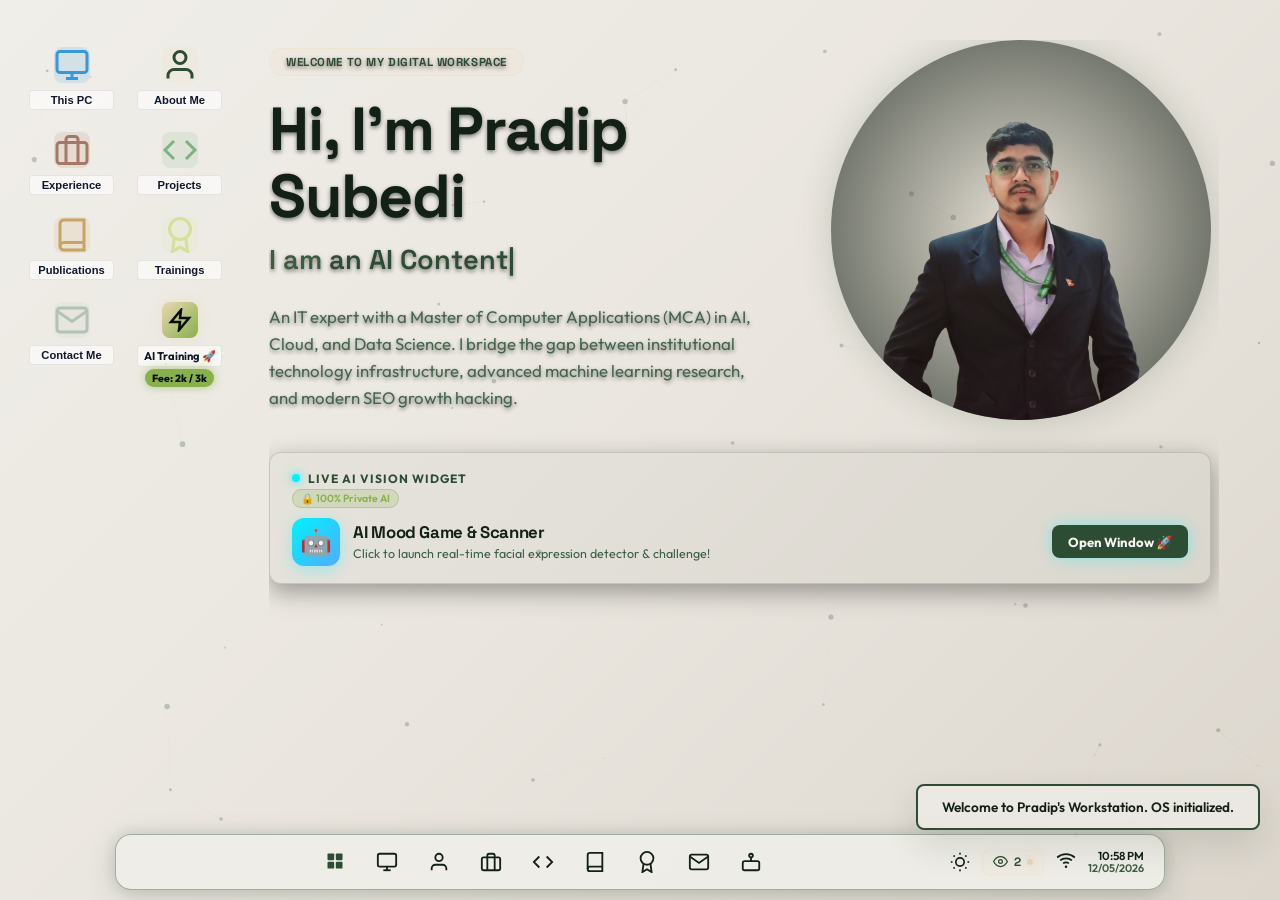
==== commit 4da9e8a9: "Refactor: Display only small launcher card on desktop column and open AI Mood window modal when clic" ====
--- a/index.html
+++ b/index.html
@@ -162,17 +162,811 @@
                     </div>
                 </div>
 
-                <!-- Bottom: Embedded AI Mood Game & Scanner Widget (Desktop Version) -->
-                <div class="ai-desktop-widget glass-card" id="ai-desktop-widget" style="padding: 1.5rem; border-radius: var(--radius-xl); border: 1px solid var(--border-color); width: 100%; margin-top: 0.5rem; box-shadow: 0 8px 30px rgba(0, 0, 0, 0.25); transition: all 0.3s ease;">
-                    <div class="desktop-widget-header" style="display: flex; justify-content: space-between; align-items: center; margin-bottom: 1.25rem; border-bottom: 1px solid var(--border-color); padding-bottom: 0.75rem; flex-wrap: wrap; gap: 0.5rem;">
-                        <div style="display: flex; align-items: center; gap: 0.6rem;">
-                            <span class="pulse-dot" style="width: 10px; height: 10px; background: var(--accent-cyan); border-radius: 50%; display: inline-block; box-shadow: 0 0 10px var(--accent-cyan);"></span>
-                            <h3 style="font-size: 1.25rem; margin: 0; color: var(--text-primary); font-family: var(--font-heading);">Live AI Mood & Expression Scanner</h3>
-                        </div>
-                        <span class="privacy-badge" style="font-size: 0.75rem; background: rgba(136, 176, 75, 0.2); color: #88B04B; padding: 4px 10px; border-radius: 12px; border: 1px solid rgba(136, 176, 75, 0.4); font-weight: 600;">🔒 100% On-Device Private AI</span>
-                    </div>
-
-                    <!-- On page load, #ai-scanner-content starts here for Desktop! -->
+                <!-- Bottom: Small AI Mood Game Desktop Widget Card (Click to open window) -->
+                <div class="ai-launcher-card glass-card" id="ai-launcher-card" role="button" tabindex="0" aria-label="Open AI Mood Game Window" data-window="aigame-window" title="Click to launch AI Mood Game & Expression Scanner">
+                    <div class="mini-widget-header">
+                        <div style="display: flex; align-items: center; gap: 0.5rem;">
+                            <span class="pulse-dot" style="width: 8px; height: 8px; background: #00F2FE; border-radius: 50%; box-shadow: 0 0 10px #00F2FE;"></span>
+                            <span style="font-size: 0.75rem; font-weight: 700; color: var(--accent-cyan); text-transform: uppercase; letter-spacing: 1px;">Live AI Vision Widget</span>
+                        </div>
+                        <span class="privacy-badge" style="font-size: 0.65rem; background: rgba(136, 176, 75, 0.2); color: #88B04B; padding: 2px 8px; border-radius: 10px; border: 1px solid rgba(136, 176, 75, 0.4); font-weight: 600;">🔒 100% Private AI</span>
+                    </div>
+                    <div class="mini-widget-content" style="display: flex; align-items: center; justify-content: space-between; gap: 1rem; margin-top: 0.75rem;">
+                        <div style="display: flex; align-items: center; gap: 0.85rem;">
+                            <div class="mini-widget-icon" style="width: 48px; height: 48px; border-radius: 12px; background: linear-gradient(135deg, #00F2FE, #4FACFE); display: flex; align-items: center; justify-content: center; font-size: 1.6rem; box-shadow: 0 4px 15px rgba(0, 242, 254, 0.3); flex-shrink: 0; color: #070D08;">
+                                🤖
+                            </div>
+                            <div>
+                                <h4 style="font-size: 1.05rem; font-weight: 700; color: var(--text-primary); margin-bottom: 0.2rem; font-family: var(--font-heading);">AI Mood Game & Scanner</h4>
+                                <p style="font-size: 0.78rem; color: var(--text-secondary); line-height: 1.3; margin: 0;">Click to launch real-time facial expression detector & challenge!</p>
+                            </div>
+                        </div>
+                        <div class="mini-widget-action" style="flex-shrink: 0;">
+                            <span class="btn btn-primary" style="padding: 0.55rem 1.0rem; font-size: 0.82rem; border-radius: var(--radius-md); display: flex; align-items: center; gap: 0.4rem; pointer-events: none; box-shadow: 0 0 15px rgba(0, 242, 254, 0.4);">
+                                <span>Open Window 🚀</span>
+                            </span>
+                        </div>
+                    </div>
+                </div>
+            </div>
+
+        </div>
+
+        <!-- Desktop Windows Container -->
+        <div class="desktop-windows" id="window-layer">
+
+            <!-- 0. THIS PC WINDOW -->
+            <div class="window glass-card" id="thispc-window" role="dialog" aria-labelledby="thispc-title"
+                style="top: 8%; left: 10%; width: 780px; height: 520px;" hidden>
+                <div class="window-header">
+                    <div class="window-title-area">
+                        <svg class="window-title-icon" viewBox="0 0 24 24" fill="none" stroke="currentColor"
+                            stroke-width="2"
+                            style="width: 14px; height: 14px; margin-right: 6px; display: inline-block; vertical-align: middle;">
+                            <rect x="2" y="3" width="20" height="14" rx="2" ry="2"></rect>
+                            <line x1="8" y1="21" x2="16" y2="21"></line>
+                            <line x1="12" y1="17" x2="12" y2="21"></line>
+                        </svg>
+                        <span id="thispc-title" class="window-title-text">This PC</span>
+                    </div>
+                    <div class="window-controls">
+                        <button class="win-btn win-min" aria-label="Minimize Window" title="Minimize">&#9472;</button>
+                        <button class="win-btn win-max" aria-label="Maximize Window" title="Maximize">&#9633;</button>
+                        <button class="win-btn win-close" aria-label="Close Window" title="Close">&times;</button>
+                    </div>
+                </div>
+                <div class="window-body no-padding"
+                    style="display: flex; flex-direction: column; height: calc(100% - 38px); overflow: hidden;">
+                    <!-- Explorer Toolbar -->
+                    <div class="explorer-toolbar">
+                        <div class="explorer-nav-buttons">
+                            <button class="explorer-nav-btn" id="explorer-back-btn" disabled title="Go Back">
+                                <svg viewBox="0 0 24 24" fill="none" stroke="currentColor" stroke-width="2.5"
+                                    style="width: 14px; height: 14px;">
+                                    <line x1="19" y1="12" x2="5" y2="12"></line>
+                                    <polyline points="12 19 5 12 12 5"></polyline>
+                                </svg>
+                            </button>
+                            <button class="explorer-nav-btn" id="explorer-up-btn" disabled title="Go Up One Level">
+                                <svg viewBox="0 0 24 24" fill="none" stroke="currentColor" stroke-width="2.5"
+                                    style="width: 14px; height: 14px;">
+                                    <line x1="12" y1="19" x2="12" y2="5"></line>
+                                    <polyline points="5 12 12 5 19 12"></polyline>
+                                </svg>
+                            </button>
+                        </div>
+                        <div class="explorer-address-bar">
+                            <svg class="address-icon" viewBox="0 0 24 24" fill="none" stroke="currentColor"
+                                stroke-width="2" style="width: 14px; height: 14px;">
+                                <rect x="2" y="3" width="20" height="14" rx="2" ry="2"></rect>
+                                <line x1="8" y1="21" x2="16" y2="21"></line>
+                                <line x1="12" y1="17" x2="12" y2="21"></line>
+                            </svg>
+                            <span id="explorer-current-path">This PC</span>
+                        </div>
+                    </div>
+
+                    <!-- Explorer Container -->
+                    <div class="explorer-container"
+                        style="display: flex; flex: 1; height: calc(100% - 45px); overflow: hidden;">
+                        <div class="explorer-sidebar">
+                            <div class="sidebar-section">
+                                <div class="sidebar-title">Quick Access</div>
+                                <button class="sidebar-item active" data-path="This PC">
+                                    <span class="sidebar-icon">💻</span> <span class="sidebar-text">This PC</span>
+                                </button>
+                            </div>
+                            <div class="sidebar-section">
+                                <div class="sidebar-title">Devices and Drives</div>
+                                <button class="sidebar-item" data-path="This PC/C:">
+                                    <span class="sidebar-icon">💽</span> <span class="sidebar-text">Local Disk
+                                        (C:)</span>
+                                </button>
+                            </div>
+                        </div>
+
+                        <!-- Main explorer contents grid -->
+                        <div class="explorer-main" id="explorer-files-grid">
+                            <!-- Populated dynamically by script.js -->
+                        </div>
+                    </div>
+                </div>
+            </div>
+
+            <!-- 1. ABOUT WINDOW -->
+            <div class="window glass-card" id="about-window" role="dialog" aria-labelledby="about-title"
+                style="top: 12%; left: 14%; width: 750px; height: 500px;" hidden>
+                <div class="window-header">
+                    <div class="window-title-area">
+                        <svg class="window-title-icon" viewBox="0 0 24 24" fill="none" stroke="currentColor"
+                            stroke-width="2">
+                            <path d="M20 21v-2a4 4 0 0 0-4-4H8a4 4 0 0 0-4 4v2"></path>
+                            <circle cx="12" cy="7" r="4"></circle>
+                        </svg>
+                        <span id="about-title" class="window-title-text">About Me</span>
+                    </div>
+                    <div class="window-controls">
+                        <button class="win-btn win-min" aria-label="Minimize Window" title="Minimize">&#9472;</button>
+                        <button class="win-btn win-max" aria-label="Maximize Window" title="Maximize">&#9633;</button>
+                        <button class="win-btn win-close" aria-label="Close Window" title="Close">&times;</button>
+                    </div>
+                </div>
+                <div class="window-body">
+                    <div class="window-content grid-2-window">
+
+                        <!-- Left Panel: Profile Photo and Details -->
+                        <div class="content-left-panel">
+                            <div class="window-avatar-frame">
+                                <img src="images/My main transparent.png" alt="Pradip Subedi Portrait"
+                                    class="window-avatar-img">
+                            </div>
+                            <h2 class="window-profile-name"
+                                style="font-size: 1.3rem; font-weight: 700; color: var(--text-primary);">Hi, I am Pradip
+                                Subedi</h2>
+                            <div class="window-profile-typing"
+                                style="font-size: 0.82rem; margin-top: 0.4rem; font-weight: 600; min-height: 20px; font-family: var(--font-heading); color: var(--text-secondary);">
+                                <span>I am </span><span id="typed-role" class="accent-text"
+                                    style="color: var(--accent-cyan);"></span><span class="typed-cursor">|</span>
+                            </div>
+
+                            <div class="window-quick-details">
+                                <p><strong>Role Type:</strong> Permanent Govt. Staff (TU)</p>
+                            </div>
+                        </div>
+
+                        <!-- Right Panel: Bio and Skills -->
+                        <div class="content-right-panel">
+                            <h4 class="window-panel-header">Executive Summary</h4>
+                            <p class="window-panel-text">
+                                Over 10 years of hands-on experience in academic IT operations, G-Suite integrations,
+                                and advanced technical support at Tribhuvan University campuses. Bridging enterprise
+                                administration with research credentials (MCA Distinction focus on AI/ML and Data
+                                Science) and digital marketing strategies.
+                            </p>
+
+                            <!-- Skills Tabs Component inside Window -->
+                            <div class="skills-tab-component">
+                                <div class="tabs-header" role="tablist" aria-label="Skills Groups">
+                                    <button class="tab-btn active" role="tab" aria-selected="true"
+                                        aria-controls="w-skills-core" id="w-tab-core">Core</button>
+                                    <button class="tab-btn" role="tab" aria-selected="false" aria-controls="w-skills-ai"
+                                        id="w-tab-ai">AI & ML</button>
+                                    <button class="tab-btn" role="tab" aria-selected="false"
+                                        aria-controls="w-skills-marketing" id="w-tab-marketing">SEO & Ads</button>
+                                    <button class="tab-btn" role="tab" aria-selected="false"
+                                        aria-controls="w-skills-infra" id="w-tab-infra">Admin & Sys</button>
+                                </div>
+
+                                <div class="tab-content-wrapper">
+                                    <div class="tab-content active" id="w-skills-core" role="tabpanel"
+                                        aria-labelledby="w-tab-core">
+                                        <ul class="skills-list">
+                                            <li><span>JavaScript / HTML5 / CSS3</span>
+                                                <div class="bar-fill" style="width: 90%;"></div>
+                                            </li>
+                                            <li><span>Python Programming</span>
+                                                <div class="bar-fill" style="width: 80%;"></div>
+                                            </li>
+                                            <li><span>PHP / WordPress Development</span>
+                                                <div class="bar-fill" style="width: 85%;"></div>
+                                            </li>
+                                            <li><span>MySQL Databases</span>
+                                                <div class="bar-fill" style="width: 80%;"></div>
+                                            </li>
+                                        </ul>
+                                    </div>
+                                    <div class="tab-content" id="w-skills-ai" role="tabpanel" aria-labelledby="w-tab-ai"
+                                        hidden>
+                                        <ul class="skills-list">
+                                            <li><span>Generative AI Tools</span>
+                                                <div class="bar-fill" style="width: 90%;"></div>
+                                            </li>
+                                            <li><span>AI Content Creation & Prompt Engineering</span>
+                                                <div class="bar-fill" style="width: 92%;"></div>
+                                            </li>
+                                            <li><span>Machine Learning Systems</span>
+                                                <div class="bar-fill" style="width: 75%;"></div>
+                                            </li>
+                                            <li><span>ARIMA Forecasting Models</span>
+                                                <div class="bar-fill" style="width: 85%;"></div>
+                                            </li>
+                                        </ul>
+                                    </div>
+                                    <div class="tab-content" id="w-skills-marketing" role="tabpanel"
+                                        aria-labelledby="w-tab-marketing" hidden>
+                                        <ul class="skills-list">
+                                            <li><span>Blogging & Keywords Research</span>
+                                                <div class="bar-fill" style="width: 95%;"></div>
+                                            </li>
+                                            <li><span>On-page & Off-page SEO Strategy</span>
+                                                <div class="bar-fill" style="width: 90%;"></div>
+                                            </li>
+                                            <li><span>Facebook & Meta PPC Ad Campaigns</span>
+                                                <div class="bar-fill" style="width: 85%;"></div>
+                                            </li>
+                                            <li><span>Google AdWords (SEM)</span>
+                                                <div class="bar-fill" style="width: 80%;"></div>
+                                            </li>
+                                        </ul>
+                                    </div>
+                                    <div class="tab-content" id="w-skills-infra" role="tabpanel"
+                                        aria-labelledby="w-tab-infra" hidden>
+                                        <ul class="skills-list">
+                                            <li><span>Google Products and Services</span>
+                                                <div class="bar-fill" style="width: 95%;"></div>
+                                            </li>
+                                            <li><span>MS Office (Word, Excel, PowerPoint)</span>
+                                                <div class="bar-fill" style="width: 95%;"></div>
+                                            </li>
+                                            <li><span>SysAdmin (Workspace / G-Suite)</span>
+                                                <div class="bar-fill" style="width: 90%;"></div>
+                                            </li>
+                                            <li><span>CCNA / Networking / AWS</span>
+                                                <div class="bar-fill" style="width: 80%;"></div>
+                                            </li>
+                                        </ul>
+                                    </div>
+                                </div>
+                            </div>
+                        </div>
+
+                    </div>
+                </div>
+            </div>
+
+            <!-- 2. EXPERIENCE & EDUCATION WINDOW -->
+            <div class="window glass-card" id="experience-window" role="dialog" aria-labelledby="exp-title"
+                style="top: 12%; left: 15%; width: 800px; height: 520px;" hidden>
+                <div class="window-header">
+                    <div class="window-title-area">
+                        <svg class="window-title-icon" viewBox="0 0 24 24" fill="none" stroke="currentColor"
+                            stroke-width="2">
+                            <rect x="2" y="7" width="20" height="14" rx="2" ry="2"></rect>
+                            <path d="M16 21V5a2 2 0 0 0-2-2h-4a2 2 0 0 0-2 2v16"></path>
+                        </svg>
+                        <span id="exp-title" class="window-title-text">Work Experience</span>
+                    </div>
+                    <div class="window-controls">
+                        <button class="win-btn win-min" aria-label="Minimize Window">&#9472;</button>
+                        <button class="win-btn win-max" aria-label="Maximize Window">&#9633;</button>
+                        <button class="win-btn win-close" aria-label="Close Window">&times;</button>
+                    </div>
+                </div>
+                <div class="window-body">
+                    <div class="window-content">
+
+                        <!-- Toggle structure inside window -->
+                        <div class="timeline-toggle-wrapper" style="margin-bottom: 2rem;">
+                            <button id="btn-exp" class="toggle-switch-btn active"
+                                aria-controls="win-timeline-container">Work History</button>
+                            <button id="btn-edu" class="toggle-switch-btn"
+                                aria-controls="win-timeline-container">Education Path</button>
+                        </div>
+
+                        <div id="win-timeline-container" class="timeline-container" style="padding-bottom: 2rem;">
+
+                            <!-- Work Experience Timeline -->
+                            <div id="timeline-exp" class="timeline-group active-timeline">
+                                <div class="timeline-item">
+                                    <div class="timeline-marker"></div>
+                                    <div class="timeline-content">
+                                        <span class="time-period">Jan 16, 2021 – Present</span>
+                                        <h4 class="role-title">Head Technical Assistant (IT)</h4>
+                                        <h5 class="company-name">Birendra Multiple Campus, Bharatpur | Tribhuvan
+                                            University</h5>
+                                        <ul class="timeline-bullets">
+                                            <li>Orchestrating campus website systems, EMIS pipelines, and digital
+                                                administrative operations.</li>
+                                            <li>Directing institutional Google Suite administrative structures,
+                                                servicing thousands of faculty and students.</li>
+                                            <li>Spearheading QAA SAT EMIS metrics auditing and compiling technical
+                                                reports.</li>
+                                        </ul>
+                                    </div>
+                                </div>
+                                <div class="timeline-item">
+                                    <div class="timeline-marker"></div>
+                                    <div class="timeline-content">
+                                        <span class="time-period">July 1, 2016 – Jan 15, 2021</span>
+                                        <h4 class="role-title">Head Assistant (IT)</h4>
+                                        <h5 class="company-name">Institute of Forestry, Pokhara Campus | Tribhuvan
+                                            University</h5>
+                                        <ul class="timeline-bullets">
+                                            <li>Supervised networking channels, portal administration on Coursera, and
+                                                campus publications.</li>
+                                            <li>Provided technical audits and infrastructure upgrades to active computer
+                                                systems.</li>
+                                        </ul>
+                                    </div>
+                                </div>
+                                <div class="timeline-item">
+                                    <div class="timeline-marker"></div>
+                                    <div class="timeline-content">
+                                        <span class="time-period">Jan 3, 2015 – Present</span>
+                                        <h4 class="role-title">Digital Marketing & SEO Consultant</h4>
+                                        <h5 class="company-name">Salute Gorkha, Arbitrary Group, casino & hospitality
+                                            clients</h5>
+                                        <ul class="timeline-bullets">
+                                            <li>Managing Meta, YouTube, and Google Adwords performance ad campaigns.
+                                            </li>
+                                            <li>Conducting search audits, keywords intelligence maps, and local search
+                                                rankings.</li>
+                                        </ul>
+                                    </div>
+                                </div>
+                            </div>
+
+                            <!-- Education Timeline -->
+                            <div id="timeline-edu" class="timeline-group" hidden>
+                                <div class="timeline-item">
+                                    <div class="timeline-marker"></div>
+                                    <div class="timeline-content">
+                                        <span class="time-period">2022 – 2024</span>
+                                        <h4 class="role-title">Master of Computer Applications (MCA)</h4>
+                                        <h5 class="company-name">IGNOU | First Division with Distinction</h5>
+                                        <p class="timeline-text">Concentration: Data Science, Cloud Computing,
+                                            Artificial Intelligence, and Machine Learning.</p>
+                                    </div>
+                                </div>
+                                <div class="timeline-item">
+                                    <div class="timeline-marker"></div>
+                                    <div class="timeline-content">
+                                        <span class="time-period">2013 – 2015</span>
+                                        <h4 class="role-title">B.Sc. Information Technology</h4>
+                                        <h5 class="company-name">Uttaranchal Institute of Management (HNB Garhwal
+                                            University), India | Distinction</h5>
+                                        <p class="timeline-text">Core elements: Database architectures, Web scripting,
+                                            OOP, Software Engineering.</p>
+                                    </div>
+                                </div>
+                                <div class="timeline-item">
+                                    <div class="timeline-marker"></div>
+                                    <div class="timeline-content">
+                                        <span class="time-period">2009 – 2011</span>
+                                        <h4 class="role-title">Intermediate in Management with Computer Science</h4>
+                                        <h5 class="company-name">Oxford Higher Secondary School, Nepal</h5>
+                                    </div>
+                                </div>
+                            </div>
+
+                        </div>
+
+                    </div>
+                </div>
+            </div>
+
+            <!-- 3. PROJECTS WINDOW -->
+            <div class="window glass-card" id="projects-window" role="dialog" aria-labelledby="proj-title"
+                style="top: 18%; left: 26%; width: 780px; height: 500px;" hidden>
+                <div class="window-header">
+                    <div class="window-title-area">
+                        <svg class="window-title-icon" viewBox="0 0 24 24" fill="none" stroke="currentColor"
+                            stroke-width="2">
+                            <polyline points="16 18 22 12 16 6"></polyline>
+                            <polyline points="8 6 2 12 8 18"></polyline>
+                        </svg>
+                        <span id="proj-title" class="window-title-text">Projects</span>
+                    </div>
+                    <div class="window-controls">
+                        <button class="win-btn win-min" aria-label="Minimize Window">&#9472;</button>
+                        <button class="win-btn win-max" aria-label="Maximize Window">&#9633;</button>
+                        <button class="win-btn win-close" aria-label="Close Window">&times;</button>
+                    </div>
+                </div>
+                <div class="window-body">
+                    <div class="window-content">
+                        <div class="grid-2 gap-2" style="padding-bottom: 2rem;">
+
+                            <!-- Card 1: Digital Marketing Portfolio -->
+                            <div class="project-card glass-card">
+                                <div class="project-header">
+                                    <span class="project-type">Digital Marketing Portfolio</span>
+                                    <span class="project-status">Active Campaigns</span>
+                                </div>
+                                <h4 class="project-title">Client Performance Marketing</h4>
+                                <p class="project-description" style="font-size: 0.84rem; margin-bottom: 0.5rem;">
+                                    Strategic pay-per-click ad planning, budget allocation, and target audience mapping
+                                    across search & social channels for:
+                                </p>
+                                <ul
+                                    style="margin: 0.25rem 0 1.25rem 1.15rem; font-size: 0.8rem; color: var(--text-secondary); line-height: 1.55; list-style-type: disc;">
+                                    <li><strong>The Arbitrary Group</strong></li>
+                                    <li><strong>Salute Gorkha Training Center</strong></li>
+                                    <li><strong>The Millionaires Club & Casino</strong></li>
+                                    <li><strong>Durbar Café Music Lounge</strong></li>
+                                </ul>
+                                <div class="project-tags"
+                                    style="margin-top: auto; display: flex; flex-wrap: wrap; gap: 0.4rem;">
+                                    <span class="tag">Facebook Advertisement</span>
+                                    <span class="tag">YouTube Advertisement</span>
+                                    <span class="tag">Google AdWords</span>
+                                </div>
+                            </div>
+
+                            <!-- Card 2: Blogging & SEO Portfolio -->
+                            <div class="project-card glass-card">
+                                <div class="project-header">
+                                    <span class="project-type">Blogging & SEO Portfolio</span>
+                                    <a href="https://www.gowithevs.com/" target="_blank" class="project-link"
+                                        aria-label="Visit Go with EVs (opens in a new tab)">
+                                        <svg class="icon" viewBox="0 0 24 24" fill="none" stroke="currentColor"
+                                            stroke-width="2">
+                                            <path d="M18 13v6a2 2 0 0 1-2 2H5a2 2 0 0 1-2-2V8a2 2 0 0 1 2-2h6"></path>
+                                            <polyline points="15 3 21 3 21 9"></polyline>
+                                        </svg>
+                                    </a>
+                                </div>
+                                <h4 class="project-title">Go with EVs (gowithevs.com)</h4>
+                                <p class="project-description" style="font-size: 0.84rem; margin-bottom: 0.5rem;">
+                                    Managing EV specs directory, organic traffic indexing, and structured schema
+                                    implementation leveraging search engine maps:
+                                </p>
+                                <ul
+                                    style="margin: 0.25rem 0 1.25rem 1.15rem; font-size: 0.8rem; color: var(--text-secondary); line-height: 1.55; list-style-type: disc;">
+                                    <li><strong>Keywords Research</strong> (intent targeting, semantic search planning)
+                                    </li>
+                                    <li><strong>Search Engine Optimization (SEO)</strong> (technical audits, visibility
+                                        indexing)</li>
+                                </ul>
+                                <div class="project-tags"
+                                    style="margin-top: auto; display: flex; flex-wrap: wrap; gap: 0.4rem;">
+                                    <span class="tag">Blogging Portal</span>
+                                    <span class="tag">Keywords Research</span>
+                                    <span class="tag">SEO Optimization</span>
+                                </div>
+                            </div>
+
+                        </div>
+                    </div>
+                </div>
+            </div>
+
+            <!-- 4. PUBLICATIONS WINDOW -->
+            <div class="window glass-card" id="publications-window" role="dialog" aria-labelledby="pub-title"
+                style="top: 6%; left: 6%; width: 800px; height: 500px;" hidden>
+                <div class="window-header">
+                    <div class="window-title-area">
+                        <svg class="window-title-icon" viewBox="0 0 24 24" fill="none" stroke="currentColor"
+                            stroke-width="2">
+                            <path d="M4 19.5A2.5 2.5 0 0 1 6.5 17H20"></path>
+                            <path d="M6.5 2H20v20H6.5A2.5 2.5 0 0 1 4 19.5v-15A2.5 2.5 0 0 1 6.5 2z"></path>
+                        </svg>
+                        <span id="pub-title" class="window-title-text">Publications</span>
+                    </div>
+                    <div class="window-controls">
+                        <button class="win-btn win-min" aria-label="Minimize Window">&#9472;</button>
+                        <button class="win-btn win-max" aria-label="Maximize Window">&#9633;</button>
+                        <button class="win-btn win-close" aria-label="Close Window">&times;</button>
+                    </div>
+                </div>
+                <div class="window-body">
+                    <div class="window-content" style="padding-bottom: 2rem;">
+                        <div class="timeline-container" style="padding-left: 0; border: none;">
+
+                            <!-- Paper 1 -->
+                            <div class="research-card glass-card" style="margin-bottom: 1.5rem;">
+                                <div class="project-header">
+                                    <span class="research-label">International Journal (2025)</span>
+                                    <a href="https://scholar.google.com/citations?view_op=view_citation&hl=en&user=JycIfoEAAAAJ&citation_for_view=JycIfoEAAAAJ:u-x6o8ySG0sC"
+                                        target="_blank" class="project-link"
+                                        aria-label="Read paper on Google Scholar (opens in new tab)">
+                                        <svg class="icon" viewBox="0 0 24 24" fill="none" stroke="currentColor"
+                                            stroke-width="2">
+                                            <path d="M18 13v6a2 2 0 0 1-2 2H5a2 2 0 0 1-2-2V8a2 2 0 0 1 2-2h6"></path>
+                                            <polyline points="15 3 21 3 21 9"></polyline>
+                                        </svg>
+                                    </a>
+                                </div>
+                                <h4 class="research-title">"Can risk perception moderate the relationship between
+                                    financial literacy and investment decision: An empirical study among the Nepal
+                                    insurance industry?"</h4>
+                                <p class="research-authors"><strong>Authors:</strong> Madhusudan Lamichhane, Pradip
+                                    Subedi</p>
+                                <p class="research-publisher"><em>LEADER: International Journal of Business
+                                        Management</em>, Vol. 13, No. 1, pp. 53–66</p>
+                            </div>
+
+                            <!-- Paper 2 -->
+                            <div class="research-card glass-card" style="margin-bottom: 1.5rem;">
+                                <div class="project-header">
+                                    <span class="research-label">Cybersecurity Preprint (2025)</span>
+                                    <a href="https://europepmc.org/article/ppr/ppr1115083" target="_blank"
+                                        class="project-link"
+                                        aria-label="Read preprint on Europe PMC (opens in new tab)">
+                                        <svg class="icon" viewBox="0 0 24 24" fill="none" stroke="currentColor"
+                                            stroke-width="2">
+                                            <path d="M18 13v6a2 2 0 0 1-2 2H5a2 2 0 0 1-2-2V8a2 2 0 0 1 2-2h6"></path>
+                                            <polyline points="15 3 21 3 21 9"></polyline>
+                                        </svg>
+                                    </a>
+                                </div>
+                                <h4 class="research-title">"RealPhish: An Algorithm for Real-Time Email Phishing
+                                    Detection"</h4>
+                                <p class="research-authors"><strong>Authors:</strong> Devendra Chapagain, Naresh
+                                    Kshetri, Bishnu Bhusal, Pradip Subedi</p>
+                                <p class="research-publisher">Preprints.org, DOI: 10.20944/preprints202511.0218.v1</p>
+                            </div>
+
+                            <!-- Paper 3 -->
+                            <div class="research-card glass-card" style="margin-bottom: 1.5rem;">
+                                <div class="project-header">
+                                    <span class="research-label">Book Chapter (2025)</span>
+                                    <a href="https://www.igi-global.com/chapter/emerging-trends-and-real-life-applications-of-edge-generative-ai/410661"
+                                        target="_blank" class="project-link"
+                                        aria-label="Read book chapter on IGI Global (opens in new tab)">
+                                        <svg class="icon" viewBox="0 0 24 24" fill="none" stroke="currentColor"
+                                            stroke-width="2">
+                                            <path d="M18 13v6a2 2 0 0 1-2 2H5a2 2 0 0 1-2-2V8a2 2 0 0 1 2-2h6"></path>
+                                            <polyline points="15 3 21 3 21 9"></polyline>
+                                        </svg>
+                                    </a>
+                                </div>
+                                <h4 class="research-title">"Emerging Trends and Real-Life Applications of Edge
+                                    Generative AI"</h4>
+                                <p class="research-authors"><strong>Authors:</strong> Pradip Subedi, Devendra Chapagain,
+                                    Sushrut Rimal, Mandeep Pokharel</p>
+                                <p class="research-publisher">IGI Global, pp. 143-178, DOI:
+                                    10.4018/979-8-3373-7340-9.ch005</p>
+                            </div>
+
+                            <!-- Paper 4 -->
+                            <div class="research-card glass-card" style="margin-bottom: 1.5rem;">
+                                <span class="research-label">Book Chapter (In Progress)</span>
+                                <h4 class="research-title">"BlockSmartGov: Blockchain-based Smart Contracts for Policy
+                                    Enforcement and Automated Cybersecurity Governance"</h4>
+                                <p class="research-authors"><strong>Authors:</strong> Pradip Subedi</p>
+                                <p class="research-publisher">IGI Global Publishing</p>
+                            </div>
+
+                            <!-- Paper 5 -->
+                            <div class="research-card glass-card" style="margin-bottom: 1.5rem;">
+                                <span class="research-label">International Conference Paper (2024)</span>
+                                <h4 class="research-title">"Forecasting US Dollar Exchange Rates in Nepal: An ARIMA
+                                    Approach"</h4>
+                                <p class="research-authors"><strong>Authors:</strong> Sharad Chandra Kafle, Pradip
+                                    Subedi</p>
+                                <p class="research-publisher">Conference on Emerging Technologies & Sustainable
+                                    Innovations, India</p>
+                            </div>
+
+                        </div>
+                    </div>
+                </div>
+            </div>
+
+            <!-- 5. TRAININGS WINDOW -->
+            <div class="window glass-card" id="trainings-window" role="dialog" aria-labelledby="train-title"
+                style="top: 10%; left: 24%; width: 750px; height: 500px;" hidden>
+                <div class="window-header">
+                    <div class="window-title-area">
+                        <svg class="window-title-icon" viewBox="0 0 24 24" fill="none" stroke="currentColor"
+                            stroke-width="2">
+                            <circle cx="12" cy="8" r="7"></circle>
+                            <polyline points="8.21 13.89 7 23 12 20 17 23 15.79 13.88"></polyline>
+                        </svg>
+                        <span id="train-title" class="window-title-text">Trainings</span>
+                    </div>
+                    <div class="window-controls">
+                        <button class="win-btn win-min" aria-label="Minimize Window">&#9472;</button>
+                        <button class="win-btn win-max" aria-label="Maximize Window">&#9633;</button>
+                        <button class="win-btn win-close" aria-label="Close Window">&times;</button>
+                    </div>
+                </div>
+                <div class="window-body">
+                    <div class="window-content" style="padding-bottom: 2rem;">
+
+                        <!-- Single Photo Spotlight -->
+                        <div class="training-spotlight-card glass-card" style="margin-bottom: 2rem;">
+                            <div class="gallery-media-container"
+                                style="height: 200px; cursor: pointer; position: relative;">
+                                <img src="images/Trainer1.jpeg" alt="Pradip Subedi computer trainer instruction"
+                                    class="gallery-img zoomable-image">
+                                <div class="gallery-item-overlay"><span>Click to Zoom</span></div>
+                            </div>
+                            <div class="gallery-item-caption" style="padding: 1rem 0 0;">
+                                <h4 style="font-size: 1.1rem; margin-bottom: 0.25rem;">IT Trainer & AI Facilitator</h4>
+                                <p style="font-size: 0.85rem; color: var(--text-secondary);">Directing computer
+                                    literacy, academic tools optimization, and Generative AI workshops.</p>
+                            </div>
+                        </div>
+
+                        <!-- 16-item Trainings Grid -->
+                        <div style="background: linear-gradient(135deg, rgba(234, 214, 177, 0.15), rgba(136, 176, 75, 0.15)); border: 1px solid var(--accent-cyan); border-radius: 12px; padding: 1.2rem; margin-bottom: 1.5rem; display: flex; align-items: center; justify-content: space-between; flex-wrap: wrap; gap: 1rem; box-shadow: 0 0 20px rgba(234, 214, 177, 0.2);">
+                            <div>
+                                <span style="display: inline-block; background: var(--accent-cyan); color: #070D08; font-weight: 800; font-size: 0.75rem; padding: 0.2rem 0.6rem; border-radius: 4px; text-transform: uppercase; margin-bottom: 0.4rem;">🔥 Upcoming Live Event</span>
+                                <h4 style="font-size: 1.15rem; color: #FFF; margin-bottom: 0.2rem;">7 Days Online AI Training Masterclass</h4>
+                                <p style="font-size: 0.85rem; color: var(--text-secondary); margin-bottom: 0.5rem;">Tailored for Students, Teachers, Content Creators, Researchers & IT Professionals.</p>
+                                <div style="display: flex; gap: 0.6rem; font-size: 0.8rem; font-weight: 700; flex-wrap: wrap;">
+                                    <span style="background: rgba(234, 214, 177, 0.15); color: #EAD6B1; padding: 0.25rem 0.65rem; border-radius: 50px; border: 1px solid rgba(234, 214, 177, 0.3);">⚡ Course Fee: Rs. 2,000 (For All)</span>
+                                </div>
+                            </div>
+                            <a href="training/index.html" style="background: var(--accent-cyan); color: #070D08; font-weight: 700; font-size: 0.9rem; padding: 0.6rem 1.2rem; border-radius: 8px; text-decoration: none; display: inline-flex; align-items: center; gap: 0.4rem; box-shadow: 0 0 15px rgba(234, 214, 177, 0.4);">
+                                Explore & Register &rarr;
+                            </a>
+                        </div>
+
+                        <h4 class="trainings-list-title"
+                            style="font-size: 1.1rem; margin-bottom: 1rem; color: var(--accent-cyan);">
+                            PARTICIPATION/TRAINER ON TRAININGS/WORKSHOPS/SEMINARS/</h4>
+                        <div class="trainings-grid-list-os">
+
+                            <div class="badge-item">
+                                <span class="badge-date">Jun 2026</span>
+                                <p class="badge-title">Computer Training for BIMC Staffs (Trainer)</p>
+                            </div>
+                            <div class="badge-item">
+                                <span class="badge-date">Apr 2025</span>
+                                <p class="badge-title">AI/ML using Generative AI for Beginners</p>
+                            </div>
+                            <div class="badge-item">
+                                <span class="badge-date">Dec 2024</span>
+                                <p class="badge-title">Advanced Artificial Intelligence Tools</p>
+                            </div>
+                            <div class="badge-item">
+                                <span class="badge-date">Sep-Nov 2024</span>
+                                <p class="badge-title">Data Science with Python (3 Months)</p>
+                            </div>
+                            <div class="badge-item">
+                                <span class="badge-date">Apr-May 2024</span>
+                                <p class="badge-title">Generative AI in Modern Research (FDP)</p>
+                            </div>
+                            <div class="badge-item">
+                                <span class="badge-date">Aug 2023</span>
+                                <p class="badge-title">AWS Cloud Practitioner Certification</p>
+                            </div>
+                            <div class="badge-item">
+                                <span class="badge-date">Aug 2023</span>
+                                <p class="badge-title">Admin Level Training of Integrated Website</p>
+                            </div>
+                            <div class="badge-item">
+                                <span class="badge-date">2023</span>
+                                <p class="badge-title">GIT and GITHUB Workshop (Instructor)</p>
+                            </div>
+                            <div class="badge-item">
+                                <span class="badge-date">Jan 2022</span>
+                                <p class="badge-title">Induction Training on IT & Computer Systems</p>
+                            </div>
+                            <div class="badge-item">
+                                <span class="badge-date">Dec 2021</span>
+                                <p class="badge-title">Digital Library Management Training</p>
+                            </div>
+                            <div class="badge-item">
+                                <span class="badge-date">2019-2020</span>
+                                <p class="badge-title">Online Class Facilitations (Trainer)</p>
+                            </div>
+                            <div class="badge-item">
+                                <span class="badge-date">2019-2020</span>
+                                <p class="badge-title">IT Coordinator of Online Examinations</p>
+                            </div>
+                            <div class="badge-item">
+                                <span class="badge-date">Dec 2018-Jan 2019</span>
+                                <p class="badge-title">Advanced Networking Training</p>
+                            </div>
+                            <div class="badge-item">
+                                <span class="badge-date">Apr 2018</span>
+                                <p class="badge-title">GPS and Arc GIS Training (Trainer)</p>
+                            </div>
+                            <div class="badge-item">
+                                <span class="badge-date">Feb-Apr 2015</span>
+                                <p class="badge-title">Web Development Training (6 Months)</p>
+                            </div>
+                            <div class="badge-item">
+                                <span class="badge-date">2012-2013</span>
+                                <p class="badge-title">Computer Hardware & Networking Training</p>
+                            </div>
+
+                        </div>
+                    </div>
+                </div>
+            </div>
+
+            <!-- 6. CONTACT WINDOW -->
+            <div class="window glass-card" id="contact-window" role="dialog" aria-labelledby="con-title"
+                style="top: 15%; left: 25%; width: 750px; height: 480px;" hidden>
+                <div class="window-header">
+                    <div class="window-title-area">
+                        <svg class="window-title-icon" viewBox="0 0 24 24" fill="none" stroke="currentColor"
+                            stroke-width="2">
+                            <path d="M4 4h16c1.1 0 2 .9 2 2v12c0 1.1-.9 2-2 2H4c-1.1 0-2-.9-2-2V6c0-1.1.9-2 2-2z">
+                            </path>
+                            <polyline points="22,6 12,13 2,6"></polyline>
+                        </svg>
+                        <span id="con-title" class="window-title-text">Contact Me</span>
+                    </div>
+                    <div class="window-controls">
+                        <button class="win-btn win-min" aria-label="Minimize Window">&#9472;</button>
+                        <button class="win-btn win-max" aria-label="Maximize Window">&#9633;</button>
+                        <button class="win-btn win-close" aria-label="Close Window">&times;</button>
+                    </div>
+                </div>
+                <div class="window-body">
+                    <div class="window-content grid-2-window">
+
+                        <!-- Contact Info Left -->
+                        <div class="contact-info-list" style="padding-bottom: 2rem;">
+                            <h4 style="font-size: 1.2rem; margin-bottom: 1rem; color: var(--accent-cyan);">Contact Info
+                            </h4>
+                            <p style="margin-bottom: 1.5rem; font-size: 0.9rem; color: var(--text-secondary);">Get in
+                                touch directly via the office address, official phone links, or email addresses.</p>
+
+                            <div class="contact-info-card glass-card" style="padding: 1rem;">
+                                <span>Primary Email</span>
+                                <a href="mailto:infosubedi09@gmail.com">infosubedi09@gmail.com</a>
+                            </div>
+
+                            <div class="contact-info-card glass-card" style="padding: 1rem; margin-top: 0.75rem;">
+                                <span>Academic Email</span>
+                                <a href="mailto:pradip.subedi@bimc.tu.edu.np">pradip.subedi@bimc.tu.edu.np</a>
+                            </div>
+
+                            <div class="contact-info-card glass-card" style="padding: 1rem; margin-top: 0.75rem;">
+                                <span>Mobile Line</span>
+                                <a href="tel:+977984xxxxxxx">+977-984xxxxxxx</a>
+                            </div>
+
+                            <div class="contact-info-card glass-card" style="padding: 1rem; margin-top: 0.75rem;">
+                                <span>Office Address</span>
+                                <p style="font-size: 0.85rem; color: var(--text-primary);">Birendra Multiple Campus,
+                                    Bharatpur, Chitwan, Nepal</p>
+                            </div>
+                        </div>
+
+                        <!-- Contact Form Right -->
+                        <div class="contact-form-wrapper" style="padding-bottom: 2rem;">
+                            <form id="contact-form" class="contact-form">
+                                <div class="form-group">
+                                    <input type="text" id="form-name" name="name" required placeholder=" "
+                                        aria-required="true">
+                                    <label for="form-name">Full Name</label>
+                                </div>
+                                <div class="form-group">
+                                    <input type="email" id="form-email" name="email" required placeholder=" "
+                                        aria-required="true">
+                                    <label for="form-email">Email Address</label>
+                                </div>
+                                <div class="form-group">
+                                    <input type="text" id="form-subject" name="subject" required placeholder=" ">
+                                    <label for="form-subject">Subject</label>
+                                </div>
+                                <div class="form-group">
+                                    <textarea id="form-message" name="message" rows="4" required placeholder=" "
+                                        aria-required="true"></textarea>
+                                    <label for="form-message">Describe Your Inquiry</label>
+                                </div>
+                                <button type="submit" id="btn-submit" class="btn btn-primary btn-block"
+                                    style="padding: 0.75rem;">
+                                    <span>Submit Request</span>
+                                </button>
+                            </form>
+                        </div>
+
+                    </div>
+                </div>
+            </div>
+
+            <!-- 7. AI MOOD GAME WINDOW -->
+            <div class="window glass-card" id="aigame-window" role="dialog" aria-labelledby="aigame-title"
+                style="top: 8%; left: 16%; width: 880px; height: 560px;" hidden>
+                <div class="window-header">
+                    <div class="window-title-area">
+                        <svg class="window-title-icon" viewBox="0 0 24 24" fill="none" stroke="currentColor"
+                            stroke-width="2">
+                            <rect x="3" y="11" width="18" height="10" rx="2"></rect>
+                            <circle cx="12" cy="5" r="2"></circle>
+                            <path d="M12 7v4"></path>
+                            <line x1="8" y1="16" x2="8.01" y2="16"></line>
+                            <line x1="16" y1="16" x2="16.01" y2="16"></line>
+                        </svg>
+                        <span id="aigame-title" class="window-title-text">AI Mood & Expression Scanner</span>
+                        <span class="privacy-badge" style="margin-left: 10px; font-size: 0.68rem; background: rgba(136, 176, 75, 0.25); color: #88B04B; padding: 2px 8px; border-radius: 12px; border: 1px solid rgba(136, 176, 75, 0.5); font-weight: 600;">🔒 100% On-Device Private AI</span>
+                    </div>
+                    <div class="window-controls">
+                        <button class="win-btn win-min" aria-label="Minimize Window">&#9472;</button>
+                        <button class="win-btn win-max" aria-label="Maximize Window">&#9633;</button>
+                        <button class="win-btn win-close" aria-label="Close Window">&times;</button>
+                    </div>
+                </div>
+                <div class="window-body">
                     <div id="ai-scanner-content">
                         <div class="window-content grid-2-window" style="gap: 1.5rem; height: 100%; align-items: flex-start;">
                             
@@ -287,787 +1081,6 @@
                 </div>
             </div>
 
-        </div>
-
-        <!-- Desktop Windows Container -->
-        <div class="desktop-windows" id="window-layer">
-
-            <!-- 0. THIS PC WINDOW -->
-            <div class="window glass-card" id="thispc-window" role="dialog" aria-labelledby="thispc-title"
-                style="top: 8%; left: 10%; width: 780px; height: 520px;" hidden>
-                <div class="window-header">
-                    <div class="window-title-area">
-                        <svg class="window-title-icon" viewBox="0 0 24 24" fill="none" stroke="currentColor"
-                            stroke-width="2"
-                            style="width: 14px; height: 14px; margin-right: 6px; display: inline-block; vertical-align: middle;">
-                            <rect x="2" y="3" width="20" height="14" rx="2" ry="2"></rect>
-                            <line x1="8" y1="21" x2="16" y2="21"></line>
-                            <line x1="12" y1="17" x2="12" y2="21"></line>
-                        </svg>
-                        <span id="thispc-title" class="window-title-text">This PC</span>
-                    </div>
-                    <div class="window-controls">
-                        <button class="win-btn win-min" aria-label="Minimize Window" title="Minimize">&#9472;</button>
-                        <button class="win-btn win-max" aria-label="Maximize Window" title="Maximize">&#9633;</button>
-                        <button class="win-btn win-close" aria-label="Close Window" title="Close">&times;</button>
-                    </div>
-                </div>
-                <div class="window-body no-padding"
-                    style="display: flex; flex-direction: column; height: calc(100% - 38px); overflow: hidden;">
-                    <!-- Explorer Toolbar -->
-                    <div class="explorer-toolbar">
-                        <div class="explorer-nav-buttons">
-                            <button class="explorer-nav-btn" id="explorer-back-btn" disabled title="Go Back">
-                                <svg viewBox="0 0 24 24" fill="none" stroke="currentColor" stroke-width="2.5"
-                                    style="width: 14px; height: 14px;">
-                                    <line x1="19" y1="12" x2="5" y2="12"></line>
-                                    <polyline points="12 19 5 12 12 5"></polyline>
-                                </svg>
-                            </button>
-                            <button class="explorer-nav-btn" id="explorer-up-btn" disabled title="Go Up One Level">
-                                <svg viewBox="0 0 24 24" fill="none" stroke="currentColor" stroke-width="2.5"
-                                    style="width: 14px; height: 14px;">
-                                    <line x1="12" y1="19" x2="12" y2="5"></line>
-                                    <polyline points="5 12 12 5 19 12"></polyline>
-                                </svg>
-                            </button>
-                        </div>
-                        <div class="explorer-address-bar">
-                            <svg class="address-icon" viewBox="0 0 24 24" fill="none" stroke="currentColor"
-                                stroke-width="2" style="width: 14px; height: 14px;">
-                                <rect x="2" y="3" width="20" height="14" rx="2" ry="2"></rect>
-                                <line x1="8" y1="21" x2="16" y2="21"></line>
-                                <line x1="12" y1="17" x2="12" y2="21"></line>
-                            </svg>
-                            <span id="explorer-current-path">This PC</span>
-                        </div>
-                    </div>
-
-                    <!-- Explorer Container -->
-                    <div class="explorer-container"
-                        style="display: flex; flex: 1; height: calc(100% - 45px); overflow: hidden;">
-                        <div class="explorer-sidebar">
-                            <div class="sidebar-section">
-                                <div class="sidebar-title">Quick Access</div>
-                                <button class="sidebar-item active" data-path="This PC">
-                                    <span class="sidebar-icon">💻</span> <span class="sidebar-text">This PC</span>
-                                </button>
-                            </div>
-                            <div class="sidebar-section">
-                                <div class="sidebar-title">Devices and Drives</div>
-                                <button class="sidebar-item" data-path="This PC/C:">
-                                    <span class="sidebar-icon">💽</span> <span class="sidebar-text">Local Disk
-                                        (C:)</span>
-                                </button>
-                            </div>
-                        </div>
-
-                        <!-- Main explorer contents grid -->
-                        <div class="explorer-main" id="explorer-files-grid">
-                            <!-- Populated dynamically by script.js -->
-                        </div>
-                    </div>
-                </div>
-            </div>
-
-            <!-- 1. ABOUT WINDOW -->
-            <div class="window glass-card" id="about-window" role="dialog" aria-labelledby="about-title"
-                style="top: 12%; left: 14%; width: 750px; height: 500px;" hidden>
-                <div class="window-header">
-                    <div class="window-title-area">
-                        <svg class="window-title-icon" viewBox="0 0 24 24" fill="none" stroke="currentColor"
-                            stroke-width="2">
-                            <path d="M20 21v-2a4 4 0 0 0-4-4H8a4 4 0 0 0-4 4v2"></path>
-                            <circle cx="12" cy="7" r="4"></circle>
-                        </svg>
-                        <span id="about-title" class="window-title-text">About Me</span>
-                    </div>
-                    <div class="window-controls">
-                        <button class="win-btn win-min" aria-label="Minimize Window" title="Minimize">&#9472;</button>
-                        <button class="win-btn win-max" aria-label="Maximize Window" title="Maximize">&#9633;</button>
-                        <button class="win-btn win-close" aria-label="Close Window" title="Close">&times;</button>
-                    </div>
-                </div>
-                <div class="window-body">
-                    <div class="window-content grid-2-window">
-
-                        <!-- Left Panel: Profile Photo and Details -->
-                        <div class="content-left-panel">
-                            <div class="window-avatar-frame">
-                                <img src="images/My main transparent.png" alt="Pradip Subedi Portrait"
-                                    class="window-avatar-img">
-                            </div>
-                            <h2 class="window-profile-name"
-                                style="font-size: 1.3rem; font-weight: 700; color: var(--text-primary);">Hi, I am Pradip
-                                Subedi</h2>
-                            <div class="window-profile-typing"
-                                style="font-size: 0.82rem; margin-top: 0.4rem; font-weight: 600; min-height: 20px; font-family: var(--font-heading); color: var(--text-secondary);">
-                                <span>I am </span><span id="typed-role" class="accent-text"
-                                    style="color: var(--accent-cyan);"></span><span class="typed-cursor">|</span>
-                            </div>
-
-                            <div class="window-quick-details">
-                                <p><strong>Role Type:</strong> Permanent Govt. Staff (TU)</p>
-                            </div>
-                        </div>
-
-                        <!-- Right Panel: Bio and Skills -->
-                        <div class="content-right-panel">
-                            <h4 class="window-panel-header">Executive Summary</h4>
-                            <p class="window-panel-text">
-                                Over 10 years of hands-on experience in academic IT operations, G-Suite integrations,
-                                and advanced technical support at Tribhuvan University campuses. Bridging enterprise
-                                administration with research credentials (MCA Distinction focus on AI/ML and Data
-                                Science) and digital marketing strategies.
-                            </p>
-
-                            <!-- Skills Tabs Component inside Window -->
-                            <div class="skills-tab-component">
-                                <div class="tabs-header" role="tablist" aria-label="Skills Groups">
-                                    <button class="tab-btn active" role="tab" aria-selected="true"
-                                        aria-controls="w-skills-core" id="w-tab-core">Core</button>
-                                    <button class="tab-btn" role="tab" aria-selected="false" aria-controls="w-skills-ai"
-                                        id="w-tab-ai">AI & ML</button>
-                                    <button class="tab-btn" role="tab" aria-selected="false"
-                                        aria-controls="w-skills-marketing" id="w-tab-marketing">SEO & Ads</button>
-                                    <button class="tab-btn" role="tab" aria-selected="false"
-                                        aria-controls="w-skills-infra" id="w-tab-infra">Admin & Sys</button>
-                                </div>
-
-                                <div class="tab-content-wrapper">
-                                    <div class="tab-content active" id="w-skills-core" role="tabpanel"
-                                        aria-labelledby="w-tab-core">
-                                        <ul class="skills-list">
-                                            <li><span>JavaScript / HTML5 / CSS3</span>
-                                                <div class="bar-fill" style="width: 90%;"></div>
-                                            </li>
-                                            <li><span>Python Programming</span>
-                                                <div class="bar-fill" style="width: 80%;"></div>
-                                            </li>
-                                            <li><span>PHP / WordPress Development</span>
-                                                <div class="bar-fill" style="width: 85%;"></div>
-                                            </li>
-                                            <li><span>MySQL Databases</span>
-                                                <div class="bar-fill" style="width: 80%;"></div>
-                                            </li>
-                                        </ul>
-                                    </div>
-                                    <div class="tab-content" id="w-skills-ai" role="tabpanel" aria-labelledby="w-tab-ai"
-                                        hidden>
-                                        <ul class="skills-list">
-                                            <li><span>Generative AI Tools</span>
-                                                <div class="bar-fill" style="width: 90%;"></div>
-                                            </li>
-                                            <li><span>AI Content Creation & Prompt Engineering</span>
-                                                <div class="bar-fill" style="width: 92%;"></div>
-                                            </li>
-                                            <li><span>Machine Learning Systems</span>
-                                                <div class="bar-fill" style="width: 75%;"></div>
-                                            </li>
-                                            <li><span>ARIMA Forecasting Models</span>
-                                                <div class="bar-fill" style="width: 85%;"></div>
-                                            </li>
-                                        </ul>
-                                    </div>
-                                    <div class="tab-content" id="w-skills-marketing" role="tabpanel"
-                                        aria-labelledby="w-tab-marketing" hidden>
-                                        <ul class="skills-list">
-                                            <li><span>Blogging & Keywords Research</span>
-                                                <div class="bar-fill" style="width: 95%;"></div>
-                                            </li>
-                                            <li><span>On-page & Off-page SEO Strategy</span>
-                                                <div class="bar-fill" style="width: 90%;"></div>
-                                            </li>
-                                            <li><span>Facebook & Meta PPC Ad Campaigns</span>
-                                                <div class="bar-fill" style="width: 85%;"></div>
-                                            </li>
-                                            <li><span>Google AdWords (SEM)</span>
-                                                <div class="bar-fill" style="width: 80%;"></div>
-                                            </li>
-                                        </ul>
-                                    </div>
-                                    <div class="tab-content" id="w-skills-infra" role="tabpanel"
-                                        aria-labelledby="w-tab-infra" hidden>
-                                        <ul class="skills-list">
-                                            <li><span>Google Products and Services</span>
-                                                <div class="bar-fill" style="width: 95%;"></div>
-                                            </li>
-                                            <li><span>MS Office (Word, Excel, PowerPoint)</span>
-                                                <div class="bar-fill" style="width: 95%;"></div>
-                                            </li>
-                                            <li><span>SysAdmin (Workspace / G-Suite)</span>
-                                                <div class="bar-fill" style="width: 90%;"></div>
-                                            </li>
-                                            <li><span>CCNA / Networking / AWS</span>
-                                                <div class="bar-fill" style="width: 80%;"></div>
-                                            </li>
-                                        </ul>
-                                    </div>
-                                </div>
-                            </div>
-                        </div>
-
-                    </div>
-                </div>
-            </div>
-
-            <!-- 2. EXPERIENCE & EDUCATION WINDOW -->
-            <div class="window glass-card" id="experience-window" role="dialog" aria-labelledby="exp-title"
-                style="top: 12%; left: 15%; width: 800px; height: 520px;" hidden>
-                <div class="window-header">
-                    <div class="window-title-area">
-                        <svg class="window-title-icon" viewBox="0 0 24 24" fill="none" stroke="currentColor"
-                            stroke-width="2">
-                            <rect x="2" y="7" width="20" height="14" rx="2" ry="2"></rect>
-                            <path d="M16 21V5a2 2 0 0 0-2-2h-4a2 2 0 0 0-2 2v16"></path>
-                        </svg>
-                        <span id="exp-title" class="window-title-text">Work Experience</span>
-                    </div>
-                    <div class="window-controls">
-                        <button class="win-btn win-min" aria-label="Minimize Window">&#9472;</button>
-                        <button class="win-btn win-max" aria-label="Maximize Window">&#9633;</button>
-                        <button class="win-btn win-close" aria-label="Close Window">&times;</button>
-                    </div>
-                </div>
-                <div class="window-body">
-                    <div class="window-content">
-
-                        <!-- Toggle structure inside window -->
-                        <div class="timeline-toggle-wrapper" style="margin-bottom: 2rem;">
-                            <button id="btn-exp" class="toggle-switch-btn active"
-                                aria-controls="win-timeline-container">Work History</button>
-                            <button id="btn-edu" class="toggle-switch-btn"
-                                aria-controls="win-timeline-container">Education Path</button>
-                        </div>
-
-                        <div id="win-timeline-container" class="timeline-container" style="padding-bottom: 2rem;">
-
-                            <!-- Work Experience Timeline -->
-                            <div id="timeline-exp" class="timeline-group active-timeline">
-                                <div class="timeline-item">
-                                    <div class="timeline-marker"></div>
-                                    <div class="timeline-content">
-                                        <span class="time-period">Jan 16, 2021 – Present</span>
-                                        <h4 class="role-title">Head Technical Assistant (IT)</h4>
-                                        <h5 class="company-name">Birendra Multiple Campus, Bharatpur | Tribhuvan
-                                            University</h5>
-                                        <ul class="timeline-bullets">
-                                            <li>Orchestrating campus website systems, EMIS pipelines, and digital
-                                                administrative operations.</li>
-                                            <li>Directing institutional Google Suite administrative structures,
-                                                servicing thousands of faculty and students.</li>
-                                            <li>Spearheading QAA SAT EMIS metrics auditing and compiling technical
-                                                reports.</li>
-                                        </ul>
-                                    </div>
-                                </div>
-                                <div class="timeline-item">
-                                    <div class="timeline-marker"></div>
-                                    <div class="timeline-content">
-                                        <span class="time-period">July 1, 2016 – Jan 15, 2021</span>
-                                        <h4 class="role-title">Head Assistant (IT)</h4>
-                                        <h5 class="company-name">Institute of Forestry, Pokhara Campus | Tribhuvan
-                                            University</h5>
-                                        <ul class="timeline-bullets">
-                                            <li>Supervised networking channels, portal administration on Coursera, and
-                                                campus publications.</li>
-                                            <li>Provided technical audits and infrastructure upgrades to active computer
-                                                systems.</li>
-                                        </ul>
-                                    </div>
-                                </div>
-                                <div class="timeline-item">
-                                    <div class="timeline-marker"></div>
-                                    <div class="timeline-content">
-                                        <span class="time-period">Jan 3, 2015 – Present</span>
-                                        <h4 class="role-title">Digital Marketing & SEO Consultant</h4>
-                                        <h5 class="company-name">Salute Gorkha, Arbitrary Group, casino & hospitality
-                                            clients</h5>
-                                        <ul class="timeline-bullets">
-                                            <li>Managing Meta, YouTube, and Google Adwords performance ad campaigns.
-                                            </li>
-                                            <li>Conducting search audits, keywords intelligence maps, and local search
-                                                rankings.</li>
-                                        </ul>
-                                    </div>
-                                </div>
-                            </div>
-
-                            <!-- Education Timeline -->
-                            <div id="timeline-edu" class="timeline-group" hidden>
-                                <div class="timeline-item">
-                                    <div class="timeline-marker"></div>
-                                    <div class="timeline-content">
-                                        <span class="time-period">2022 – 2024</span>
-                                        <h4 class="role-title">Master of Computer Applications (MCA)</h4>
-                                        <h5 class="company-name">IGNOU | First Division with Distinction</h5>
-                                        <p class="timeline-text">Concentration: Data Science, Cloud Computing,
-                                            Artificial Intelligence, and Machine Learning.</p>
-                                    </div>
-                                </div>
-                                <div class="timeline-item">
-                                    <div class="timeline-marker"></div>
-                                    <div class="timeline-content">
-                                        <span class="time-period">2013 – 2015</span>
-                                        <h4 class="role-title">B.Sc. Information Technology</h4>
-                                        <h5 class="company-name">Uttaranchal Institute of Management (HNB Garhwal
-                                            University), India | Distinction</h5>
-                                        <p class="timeline-text">Core elements: Database architectures, Web scripting,
-                                            OOP, Software Engineering.</p>
-                                    </div>
-                                </div>
-                                <div class="timeline-item">
-                                    <div class="timeline-marker"></div>
-                                    <div class="timeline-content">
-                                        <span class="time-period">2009 – 2011</span>
-                                        <h4 class="role-title">Intermediate in Management with Computer Science</h4>
-                                        <h5 class="company-name">Oxford Higher Secondary School, Nepal</h5>
-                                    </div>
-                                </div>
-                            </div>
-
-                        </div>
-
-                    </div>
-                </div>
-            </div>
-
-            <!-- 3. PROJECTS WINDOW -->
-            <div class="window glass-card" id="projects-window" role="dialog" aria-labelledby="proj-title"
-                style="top: 18%; left: 26%; width: 780px; height: 500px;" hidden>
-                <div class="window-header">
-                    <div class="window-title-area">
-                        <svg class="window-title-icon" viewBox="0 0 24 24" fill="none" stroke="currentColor"
-                            stroke-width="2">
-                            <polyline points="16 18 22 12 16 6"></polyline>
-                            <polyline points="8 6 2 12 8 18"></polyline>
-                        </svg>
-                        <span id="proj-title" class="window-title-text">Projects</span>
-                    </div>
-                    <div class="window-controls">
-                        <button class="win-btn win-min" aria-label="Minimize Window">&#9472;</button>
-                        <button class="win-btn win-max" aria-label="Maximize Window">&#9633;</button>
-                        <button class="win-btn win-close" aria-label="Close Window">&times;</button>
-                    </div>
-                </div>
-                <div class="window-body">
-                    <div class="window-content">
-                        <div class="grid-2 gap-2" style="padding-bottom: 2rem;">
-
-                            <!-- Card 1: Digital Marketing Portfolio -->
-                            <div class="project-card glass-card">
-                                <div class="project-header">
-                                    <span class="project-type">Digital Marketing Portfolio</span>
-                                    <span class="project-status">Active Campaigns</span>
-                                </div>
-                                <h4 class="project-title">Client Performance Marketing</h4>
-                                <p class="project-description" style="font-size: 0.84rem; margin-bottom: 0.5rem;">
-                                    Strategic pay-per-click ad planning, budget allocation, and target audience mapping
-                                    across search & social channels for:
-                                </p>
-                                <ul
-                                    style="margin: 0.25rem 0 1.25rem 1.15rem; font-size: 0.8rem; color: var(--text-secondary); line-height: 1.55; list-style-type: disc;">
-                                    <li><strong>The Arbitrary Group</strong></li>
-                                    <li><strong>Salute Gorkha Training Center</strong></li>
-                                    <li><strong>The Millionaires Club & Casino</strong></li>
-                                    <li><strong>Durbar Café Music Lounge</strong></li>
-                                </ul>
-                                <div class="project-tags"
-                                    style="margin-top: auto; display: flex; flex-wrap: wrap; gap: 0.4rem;">
-                                    <span class="tag">Facebook Advertisement</span>
-                                    <span class="tag">YouTube Advertisement</span>
-                                    <span class="tag">Google AdWords</span>
-                                </div>
-                            </div>
-
-                            <!-- Card 2: Blogging & SEO Portfolio -->
-                            <div class="project-card glass-card">
-                                <div class="project-header">
-                                    <span class="project-type">Blogging & SEO Portfolio</span>
-                                    <a href="https://www.gowithevs.com/" target="_blank" class="project-link"
-                                        aria-label="Visit Go with EVs (opens in a new tab)">
-                                        <svg class="icon" viewBox="0 0 24 24" fill="none" stroke="currentColor"
-                                            stroke-width="2">
-                                            <path d="M18 13v6a2 2 0 0 1-2 2H5a2 2 0 0 1-2-2V8a2 2 0 0 1 2-2h6"></path>
-                                            <polyline points="15 3 21 3 21 9"></polyline>
-                                        </svg>
-                                    </a>
-                                </div>
-                                <h4 class="project-title">Go with EVs (gowithevs.com)</h4>
-                                <p class="project-description" style="font-size: 0.84rem; margin-bottom: 0.5rem;">
-                                    Managing EV specs directory, organic traffic indexing, and structured schema
-                                    implementation leveraging search engine maps:
-                                </p>
-                                <ul
-                                    style="margin: 0.25rem 0 1.25rem 1.15rem; font-size: 0.8rem; color: var(--text-secondary); line-height: 1.55; list-style-type: disc;">
-                                    <li><strong>Keywords Research</strong> (intent targeting, semantic search planning)
-                                    </li>
-                                    <li><strong>Search Engine Optimization (SEO)</strong> (technical audits, visibility
-                                        indexing)</li>
-                                </ul>
-                                <div class="project-tags"
-                                    style="margin-top: auto; display: flex; flex-wrap: wrap; gap: 0.4rem;">
-                                    <span class="tag">Blogging Portal</span>
-                                    <span class="tag">Keywords Research</span>
-                                    <span class="tag">SEO Optimization</span>
-                                </div>
-                            </div>
-
-                        </div>
-                    </div>
-                </div>
-            </div>
-
-            <!-- 4. PUBLICATIONS WINDOW -->
-            <div class="window glass-card" id="publications-window" role="dialog" aria-labelledby="pub-title"
-                style="top: 6%; left: 6%; width: 800px; height: 500px;" hidden>
-                <div class="window-header">
-                    <div class="window-title-area">
-                        <svg class="window-title-icon" viewBox="0 0 24 24" fill="none" stroke="currentColor"
-                            stroke-width="2">
-                            <path d="M4 19.5A2.5 2.5 0 0 1 6.5 17H20"></path>
-                            <path d="M6.5 2H20v20H6.5A2.5 2.5 0 0 1 4 19.5v-15A2.5 2.5 0 0 1 6.5 2z"></path>
-                        </svg>
-                        <span id="pub-title" class="window-title-text">Publications</span>
-                    </div>
-                    <div class="window-controls">
-                        <button class="win-btn win-min" aria-label="Minimize Window">&#9472;</button>
-                        <button class="win-btn win-max" aria-label="Maximize Window">&#9633;</button>
-                        <button class="win-btn win-close" aria-label="Close Window">&times;</button>
-                    </div>
-                </div>
-                <div class="window-body">
-                    <div class="window-content" style="padding-bottom: 2rem;">
-                        <div class="timeline-container" style="padding-left: 0; border: none;">
-
-                            <!-- Paper 1 -->
-                            <div class="research-card glass-card" style="margin-bottom: 1.5rem;">
-                                <div class="project-header">
-                                    <span class="research-label">International Journal (2025)</span>
-                                    <a href="https://scholar.google.com/citations?view_op=view_citation&hl=en&user=JycIfoEAAAAJ&citation_for_view=JycIfoEAAAAJ:u-x6o8ySG0sC"
-                                        target="_blank" class="project-link"
-                                        aria-label="Read paper on Google Scholar (opens in new tab)">
-                                        <svg class="icon" viewBox="0 0 24 24" fill="none" stroke="currentColor"
-                                            stroke-width="2">
-                                            <path d="M18 13v6a2 2 0 0 1-2 2H5a2 2 0 0 1-2-2V8a2 2 0 0 1 2-2h6"></path>
-                                            <polyline points="15 3 21 3 21 9"></polyline>
-                                        </svg>
-                                    </a>
-                                </div>
-                                <h4 class="research-title">"Can risk perception moderate the relationship between
-                                    financial literacy and investment decision: An empirical study among the Nepal
-                                    insurance industry?"</h4>
-                                <p class="research-authors"><strong>Authors:</strong> Madhusudan Lamichhane, Pradip
-                                    Subedi</p>
-                                <p class="research-publisher"><em>LEADER: International Journal of Business
-                                        Management</em>, Vol. 13, No. 1, pp. 53–66</p>
-                            </div>
-
-                            <!-- Paper 2 -->
-                            <div class="research-card glass-card" style="margin-bottom: 1.5rem;">
-                                <div class="project-header">
-                                    <span class="research-label">Cybersecurity Preprint (2025)</span>
-                                    <a href="https://europepmc.org/article/ppr/ppr1115083" target="_blank"
-                                        class="project-link"
-                                        aria-label="Read preprint on Europe PMC (opens in new tab)">
-                                        <svg class="icon" viewBox="0 0 24 24" fill="none" stroke="currentColor"
-                                            stroke-width="2">
-                                            <path d="M18 13v6a2 2 0 0 1-2 2H5a2 2 0 0 1-2-2V8a2 2 0 0 1 2-2h6"></path>
-                                            <polyline points="15 3 21 3 21 9"></polyline>
-                                        </svg>
-                                    </a>
-                                </div>
-                                <h4 class="research-title">"RealPhish: An Algorithm for Real-Time Email Phishing
-                                    Detection"</h4>
-                                <p class="research-authors"><strong>Authors:</strong> Devendra Chapagain, Naresh
-                                    Kshetri, Bishnu Bhusal, Pradip Subedi</p>
-                                <p class="research-publisher">Preprints.org, DOI: 10.20944/preprints202511.0218.v1</p>
-                            </div>
-
-                            <!-- Paper 3 -->
-                            <div class="research-card glass-card" style="margin-bottom: 1.5rem;">
-                                <div class="project-header">
-                                    <span class="research-label">Book Chapter (2025)</span>
-                                    <a href="https://www.igi-global.com/chapter/emerging-trends-and-real-life-applications-of-edge-generative-ai/410661"
-                                        target="_blank" class="project-link"
-                                        aria-label="Read book chapter on IGI Global (opens in new tab)">
-                                        <svg class="icon" viewBox="0 0 24 24" fill="none" stroke="currentColor"
-                                            stroke-width="2">
-                                            <path d="M18 13v6a2 2 0 0 1-2 2H5a2 2 0 0 1-2-2V8a2 2 0 0 1 2-2h6"></path>
-                                            <polyline points="15 3 21 3 21 9"></polyline>
-                                        </svg>
-                                    </a>
-                                </div>
-                                <h4 class="research-title">"Emerging Trends and Real-Life Applications of Edge
-                                    Generative AI"</h4>
-                                <p class="research-authors"><strong>Authors:</strong> Pradip Subedi, Devendra Chapagain,
-                                    Sushrut Rimal, Mandeep Pokharel</p>
-                                <p class="research-publisher">IGI Global, pp. 143-178, DOI:
-                                    10.4018/979-8-3373-7340-9.ch005</p>
-                            </div>
-
-                            <!-- Paper 4 -->
-                            <div class="research-card glass-card" style="margin-bottom: 1.5rem;">
-                                <span class="research-label">Book Chapter (In Progress)</span>
-                                <h4 class="research-title">"BlockSmartGov: Blockchain-based Smart Contracts for Policy
-                                    Enforcement and Automated Cybersecurity Governance"</h4>
-                                <p class="research-authors"><strong>Authors:</strong> Pradip Subedi</p>
-                                <p class="research-publisher">IGI Global Publishing</p>
-                            </div>
-
-                            <!-- Paper 5 -->
-                            <div class="research-card glass-card" style="margin-bottom: 1.5rem;">
-                                <span class="research-label">International Conference Paper (2024)</span>
-                                <h4 class="research-title">"Forecasting US Dollar Exchange Rates in Nepal: An ARIMA
-                                    Approach"</h4>
-                                <p class="research-authors"><strong>Authors:</strong> Sharad Chandra Kafle, Pradip
-                                    Subedi</p>
-                                <p class="research-publisher">Conference on Emerging Technologies & Sustainable
-                                    Innovations, India</p>
-                            </div>
-
-                        </div>
-                    </div>
-                </div>
-            </div>
-
-            <!-- 5. TRAININGS WINDOW -->
-            <div class="window glass-card" id="trainings-window" role="dialog" aria-labelledby="train-title"
-                style="top: 10%; left: 24%; width: 750px; height: 500px;" hidden>
-                <div class="window-header">
-                    <div class="window-title-area">
-                        <svg class="window-title-icon" viewBox="0 0 24 24" fill="none" stroke="currentColor"
-                            stroke-width="2">
-                            <circle cx="12" cy="8" r="7"></circle>
-                            <polyline points="8.21 13.89 7 23 12 20 17 23 15.79 13.88"></polyline>
-                        </svg>
-                        <span id="train-title" class="window-title-text">Trainings</span>
-                    </div>
-                    <div class="window-controls">
-                        <button class="win-btn win-min" aria-label="Minimize Window">&#9472;</button>
-                        <button class="win-btn win-max" aria-label="Maximize Window">&#9633;</button>
-                        <button class="win-btn win-close" aria-label="Close Window">&times;</button>
-                    </div>
-                </div>
-                <div class="window-body">
-                    <div class="window-content" style="padding-bottom: 2rem;">
-
-                        <!-- Single Photo Spotlight -->
-                        <div class="training-spotlight-card glass-card" style="margin-bottom: 2rem;">
-                            <div class="gallery-media-container"
-                                style="height: 200px; cursor: pointer; position: relative;">
-                                <img src="images/Trainer1.jpeg" alt="Pradip Subedi computer trainer instruction"
-                                    class="gallery-img zoomable-image">
-                                <div class="gallery-item-overlay"><span>Click to Zoom</span></div>
-                            </div>
-                            <div class="gallery-item-caption" style="padding: 1rem 0 0;">
-                                <h4 style="font-size: 1.1rem; margin-bottom: 0.25rem;">IT Trainer & AI Facilitator</h4>
-                                <p style="font-size: 0.85rem; color: var(--text-secondary);">Directing computer
-                                    literacy, academic tools optimization, and Generative AI workshops.</p>
-                            </div>
-                        </div>
-
-                        <!-- 16-item Trainings Grid -->
-                        <div style="background: linear-gradient(135deg, rgba(234, 214, 177, 0.15), rgba(136, 176, 75, 0.15)); border: 1px solid var(--accent-cyan); border-radius: 12px; padding: 1.2rem; margin-bottom: 1.5rem; display: flex; align-items: center; justify-content: space-between; flex-wrap: wrap; gap: 1rem; box-shadow: 0 0 20px rgba(234, 214, 177, 0.2);">
-                            <div>
-                                <span style="display: inline-block; background: var(--accent-cyan); color: #070D08; font-weight: 800; font-size: 0.75rem; padding: 0.2rem 0.6rem; border-radius: 4px; text-transform: uppercase; margin-bottom: 0.4rem;">🔥 Upcoming Live Event</span>
-                                <h4 style="font-size: 1.15rem; color: #FFF; margin-bottom: 0.2rem;">7 Days Online AI Training Masterclass</h4>
-                                <p style="font-size: 0.85rem; color: var(--text-secondary); margin-bottom: 0.5rem;">Tailored for Students, Teachers, Content Creators, Researchers & IT Professionals.</p>
-                                <div style="display: flex; gap: 0.6rem; font-size: 0.8rem; font-weight: 700; flex-wrap: wrap;">
-                                    <span style="background: rgba(234, 214, 177, 0.15); color: #EAD6B1; padding: 0.25rem 0.65rem; border-radius: 50px; border: 1px solid rgba(234, 214, 177, 0.3);">⚡ Course Fee: Rs. 2,000 (For All)</span>
-                                </div>
-                            </div>
-                            <a href="training/index.html" style="background: var(--accent-cyan); color: #070D08; font-weight: 700; font-size: 0.9rem; padding: 0.6rem 1.2rem; border-radius: 8px; text-decoration: none; display: inline-flex; align-items: center; gap: 0.4rem; box-shadow: 0 0 15px rgba(234, 214, 177, 0.4);">
-                                Explore & Register &rarr;
-                            </a>
-                        </div>
-
-                        <h4 class="trainings-list-title"
-                            style="font-size: 1.1rem; margin-bottom: 1rem; color: var(--accent-cyan);">
-                            PARTICIPATION/TRAINER ON TRAININGS/WORKSHOPS/SEMINARS/</h4>
-                        <div class="trainings-grid-list-os">
-
-                            <div class="badge-item">
-                                <span class="badge-date">Jun 2026</span>
-                                <p class="badge-title">Computer Training for BIMC Staffs (Trainer)</p>
-                            </div>
-                            <div class="badge-item">
-                                <span class="badge-date">Apr 2025</span>
-                                <p class="badge-title">AI/ML using Generative AI for Beginners</p>
-                            </div>
-                            <div class="badge-item">
-                                <span class="badge-date">Dec 2024</span>
-                                <p class="badge-title">Advanced Artificial Intelligence Tools</p>
-                            </div>
-                            <div class="badge-item">
-                                <span class="badge-date">Sep-Nov 2024</span>
-                                <p class="badge-title">Data Science with Python (3 Months)</p>
-                            </div>
-                            <div class="badge-item">
-                                <span class="badge-date">Apr-May 2024</span>
-                                <p class="badge-title">Generative AI in Modern Research (FDP)</p>
-                            </div>
-                            <div class="badge-item">
-                                <span class="badge-date">Aug 2023</span>
-                                <p class="badge-title">AWS Cloud Practitioner Certification</p>
-                            </div>
-                            <div class="badge-item">
-                                <span class="badge-date">Aug 2023</span>
-                                <p class="badge-title">Admin Level Training of Integrated Website</p>
-                            </div>
-                            <div class="badge-item">
-                                <span class="badge-date">2023</span>
-                                <p class="badge-title">GIT and GITHUB Workshop (Instructor)</p>
-                            </div>
-                            <div class="badge-item">
-                                <span class="badge-date">Jan 2022</span>
-                                <p class="badge-title">Induction Training on IT & Computer Systems</p>
-                            </div>
-                            <div class="badge-item">
-                                <span class="badge-date">Dec 2021</span>
-                                <p class="badge-title">Digital Library Management Training</p>
-                            </div>
-                            <div class="badge-item">
-                                <span class="badge-date">2019-2020</span>
-                                <p class="badge-title">Online Class Facilitations (Trainer)</p>
-                            </div>
-                            <div class="badge-item">
-                                <span class="badge-date">2019-2020</span>
-                                <p class="badge-title">IT Coordinator of Online Examinations</p>
-                            </div>
-                            <div class="badge-item">
-                                <span class="badge-date">Dec 2018-Jan 2019</span>
-                                <p class="badge-title">Advanced Networking Training</p>
-                            </div>
-                            <div class="badge-item">
-                                <span class="badge-date">Apr 2018</span>
-                                <p class="badge-title">GPS and Arc GIS Training (Trainer)</p>
-                            </div>
-                            <div class="badge-item">
-                                <span class="badge-date">Feb-Apr 2015</span>
-                                <p class="badge-title">Web Development Training (6 Months)</p>
-                            </div>
-                            <div class="badge-item">
-                                <span class="badge-date">2012-2013</span>
-                                <p class="badge-title">Computer Hardware & Networking Training</p>
-                            </div>
-
-                        </div>
-                    </div>
-                </div>
-            </div>
-
-            <!-- 6. CONTACT WINDOW -->
-            <div class="window glass-card" id="contact-window" role="dialog" aria-labelledby="con-title"
-                style="top: 15%; left: 25%; width: 750px; height: 480px;" hidden>
-                <div class="window-header">
-                    <div class="window-title-area">
-                        <svg class="window-title-icon" viewBox="0 0 24 24" fill="none" stroke="currentColor"
-                            stroke-width="2">
-                            <path d="M4 4h16c1.1 0 2 .9 2 2v12c0 1.1-.9 2-2 2H4c-1.1 0-2-.9-2-2V6c0-1.1.9-2 2-2z">
-                            </path>
-                            <polyline points="22,6 12,13 2,6"></polyline>
-                        </svg>
-                        <span id="con-title" class="window-title-text">Contact Me</span>
-                    </div>
-                    <div class="window-controls">
-                        <button class="win-btn win-min" aria-label="Minimize Window">&#9472;</button>
-                        <button class="win-btn win-max" aria-label="Maximize Window">&#9633;</button>
-                        <button class="win-btn win-close" aria-label="Close Window">&times;</button>
-                    </div>
-                </div>
-                <div class="window-body">
-                    <div class="window-content grid-2-window">
-
-                        <!-- Contact Info Left -->
-                        <div class="contact-info-list" style="padding-bottom: 2rem;">
-                            <h4 style="font-size: 1.2rem; margin-bottom: 1rem; color: var(--accent-cyan);">Contact Info
-                            </h4>
-                            <p style="margin-bottom: 1.5rem; font-size: 0.9rem; color: var(--text-secondary);">Get in
-                                touch directly via the office address, official phone links, or email addresses.</p>
-
-                            <div class="contact-info-card glass-card" style="padding: 1rem;">
-                                <span>Primary Email</span>
-                                <a href="mailto:infosubedi09@gmail.com">infosubedi09@gmail.com</a>
-                            </div>
-
-                            <div class="contact-info-card glass-card" style="padding: 1rem; margin-top: 0.75rem;">
-                                <span>Academic Email</span>
-                                <a href="mailto:pradip.subedi@bimc.tu.edu.np">pradip.subedi@bimc.tu.edu.np</a>
-                            </div>
-
-                            <div class="contact-info-card glass-card" style="padding: 1rem; margin-top: 0.75rem;">
-                                <span>Mobile Line</span>
-                                <a href="tel:+977984xxxxxxx">+977-984xxxxxxx</a>
-                            </div>
-
-                            <div class="contact-info-card glass-card" style="padding: 1rem; margin-top: 0.75rem;">
-                                <span>Office Address</span>
-                                <p style="font-size: 0.85rem; color: var(--text-primary);">Birendra Multiple Campus,
-                                    Bharatpur, Chitwan, Nepal</p>
-                            </div>
-                        </div>
-
-                        <!-- Contact Form Right -->
-                        <div class="contact-form-wrapper" style="padding-bottom: 2rem;">
-                            <form id="contact-form" class="contact-form">
-                                <div class="form-group">
-                                    <input type="text" id="form-name" name="name" required placeholder=" "
-                                        aria-required="true">
-                                    <label for="form-name">Full Name</label>
-                                </div>
-                                <div class="form-group">
-                                    <input type="email" id="form-email" name="email" required placeholder=" "
-                                        aria-required="true">
-                                    <label for="form-email">Email Address</label>
-                                </div>
-                                <div class="form-group">
-                                    <input type="text" id="form-subject" name="subject" required placeholder=" ">
-                                    <label for="form-subject">Subject</label>
-                                </div>
-                                <div class="form-group">
-                                    <textarea id="form-message" name="message" rows="4" required placeholder=" "
-                                        aria-required="true"></textarea>
-                                    <label for="form-message">Describe Your Inquiry</label>
-                                </div>
-                                <button type="submit" id="btn-submit" class="btn btn-primary btn-block"
-                                    style="padding: 0.75rem;">
-                                    <span>Submit Request</span>
-                                </button>
-                            </form>
-                        </div>
-
-                    </div>
-                </div>
-            </div>
-
-            <!-- 7. AI MOOD GAME WINDOW -->
-            <div class="window glass-card" id="aigame-window" role="dialog" aria-labelledby="aigame-title"
-                style="top: 8%; left: 16%; width: 880px; height: 560px;" hidden>
-                <div class="window-header">
-                    <div class="window-title-area">
-                        <svg class="window-title-icon" viewBox="0 0 24 24" fill="none" stroke="currentColor"
-                            stroke-width="2">
-                            <rect x="3" y="11" width="18" height="10" rx="2"></rect>
-                            <circle cx="12" cy="5" r="2"></circle>
-                            <path d="M12 7v4"></path>
-                            <line x1="8" y1="16" x2="8.01" y2="16"></line>
-                            <line x1="16" y1="16" x2="16.01" y2="16"></line>
-                        </svg>
-                        <span id="aigame-title" class="window-title-text">AI Mood & Expression Scanner</span>
-                        <span class="privacy-badge" style="margin-left: 10px; font-size: 0.68rem; background: rgba(136, 176, 75, 0.25); color: #88B04B; padding: 2px 8px; border-radius: 12px; border: 1px solid rgba(136, 176, 75, 0.5); font-weight: 600;">🔒 100% On-Device Private AI</span>
-                    </div>
-                    <div class="window-controls">
-                        <button class="win-btn win-min" aria-label="Minimize Window">&#9472;</button>
-                        <button class="win-btn win-max" aria-label="Maximize Window">&#9633;</button>
-                        <button class="win-btn win-close" aria-label="Close Window">&times;</button>
-                    </div>
-                </div>
-                <div class="window-body" style="padding: 1.25rem;">
-                    <!-- On mobile when opened, #ai-scanner-content is dynamically moved here by script.js -->
-                </div>
-            </div>
-
 
         </div>
 
--- a/style.css
+++ b/style.css
@@ -2686,16 +2686,34 @@
     display: none !important;
 }
 
-.ai-desktop-widget {
+.ai-launcher-card {
+    padding: 1.1rem 1.35rem;
+    border-radius: var(--radius-lg);
+    background: var(--card-bg);
+    border: 1px solid var(--border-color);
+    box-shadow: 0 8px 25px rgba(0, 0, 0, 0.35);
+    cursor: pointer;
+    transition: all var(--transition-normal);
     width: 100%;
+    margin-top: 0.5rem;
     pointer-events: auto;
+}
+
+.ai-launcher-card:hover {
+    transform: translateY(-4px);
+    border-color: #00F2FE;
+    box-shadow: 0 14px 35px rgba(0, 242, 254, 0.28);
+}
+
+.ai-launcher-card:active {
+    transform: translateY(-1px);
 }
 
 @media (max-width: 900px) {
     .mobile-only-shortcut {
         display: flex !important;
     }
-    .ai-desktop-widget {
+    .ai-launcher-card {
         display: none !important;
     }
     .desktop-right-column {
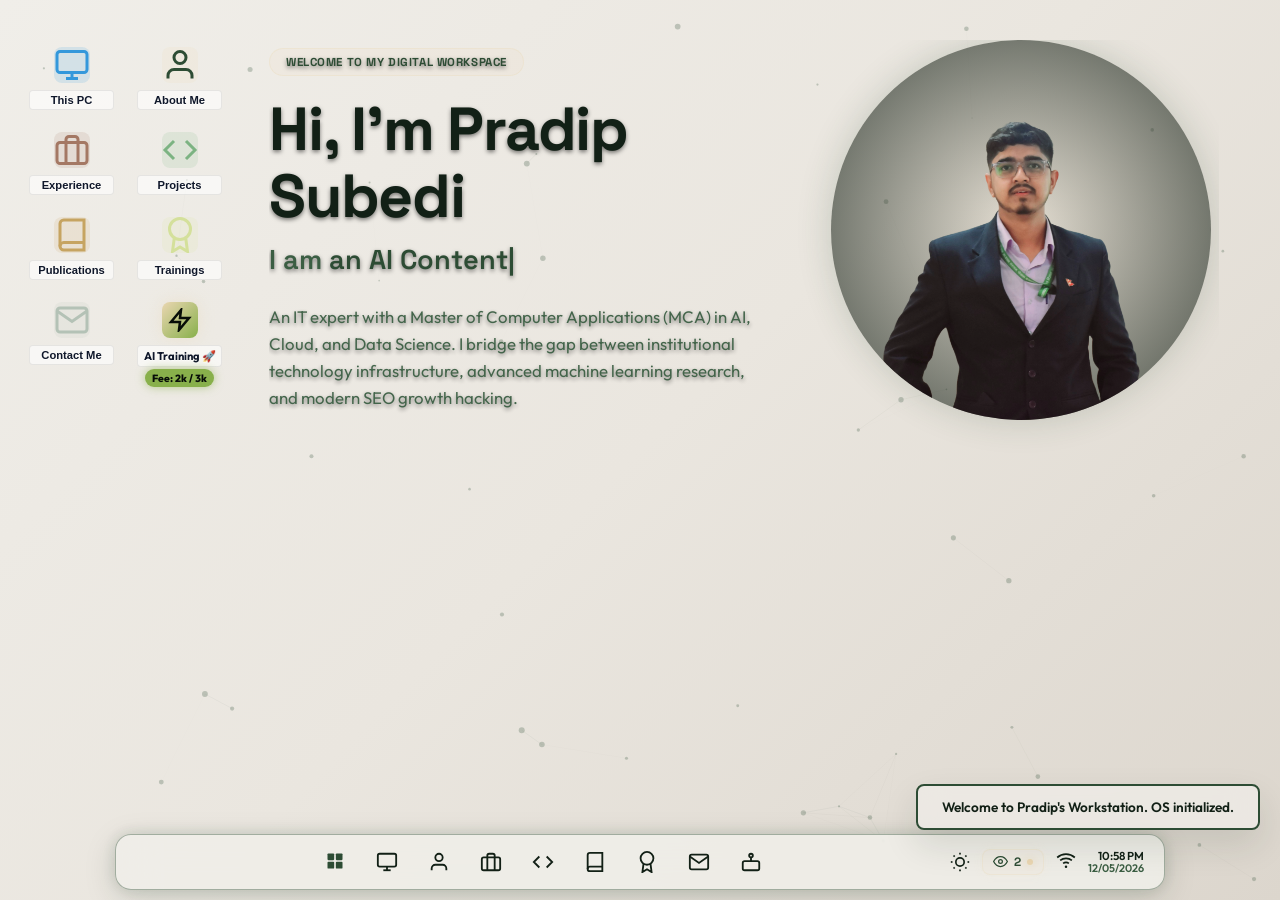
==== commit 92daa981: "Remove Live AI Vision Widget" ====
--- a/index.html
+++ b/index.html
@@ -162,32 +162,7 @@
                     </div>
                 </div>
 
-                <!-- Bottom: Small AI Mood Game Desktop Widget Card (Click to open window) -->
-                <div class="ai-launcher-card glass-card" id="ai-launcher-card" role="button" tabindex="0" aria-label="Open AI Mood Game Window" data-window="aigame-window" title="Click to launch AI Mood Game & Expression Scanner">
-                    <div class="mini-widget-header">
-                        <div style="display: flex; align-items: center; gap: 0.5rem;">
-                            <span class="pulse-dot" style="width: 8px; height: 8px; background: #00F2FE; border-radius: 50%; box-shadow: 0 0 10px #00F2FE;"></span>
-                            <span style="font-size: 0.75rem; font-weight: 700; color: var(--accent-cyan); text-transform: uppercase; letter-spacing: 1px;">Live AI Vision Widget</span>
-                        </div>
-                        <span class="privacy-badge" style="font-size: 0.65rem; background: rgba(136, 176, 75, 0.2); color: #88B04B; padding: 2px 8px; border-radius: 10px; border: 1px solid rgba(136, 176, 75, 0.4); font-weight: 600;">🔒 100% Private AI</span>
-                    </div>
-                    <div class="mini-widget-content" style="display: flex; align-items: center; justify-content: space-between; gap: 1rem; margin-top: 0.75rem;">
-                        <div style="display: flex; align-items: center; gap: 0.85rem;">
-                            <div class="mini-widget-icon" style="width: 48px; height: 48px; border-radius: 12px; background: linear-gradient(135deg, #00F2FE, #4FACFE); display: flex; align-items: center; justify-content: center; font-size: 1.6rem; box-shadow: 0 4px 15px rgba(0, 242, 254, 0.3); flex-shrink: 0; color: #070D08;">
-                                🤖
-                            </div>
-                            <div>
-                                <h4 style="font-size: 1.05rem; font-weight: 700; color: var(--text-primary); margin-bottom: 0.2rem; font-family: var(--font-heading);">AI Mood Game & Scanner</h4>
-                                <p style="font-size: 0.78rem; color: var(--text-secondary); line-height: 1.3; margin: 0;">Click to launch real-time facial expression detector & challenge!</p>
-                            </div>
-                        </div>
-                        <div class="mini-widget-action" style="flex-shrink: 0;">
-                            <span class="btn btn-primary" style="padding: 0.55rem 1.0rem; font-size: 0.82rem; border-radius: var(--radius-md); display: flex; align-items: center; gap: 0.4rem; pointer-events: none; box-shadow: 0 0 15px rgba(0, 242, 254, 0.4);">
-                                <span>Open Window 🚀</span>
-                            </span>
-                        </div>
-                    </div>
-                </div>
+
             </div>
 
         </div>
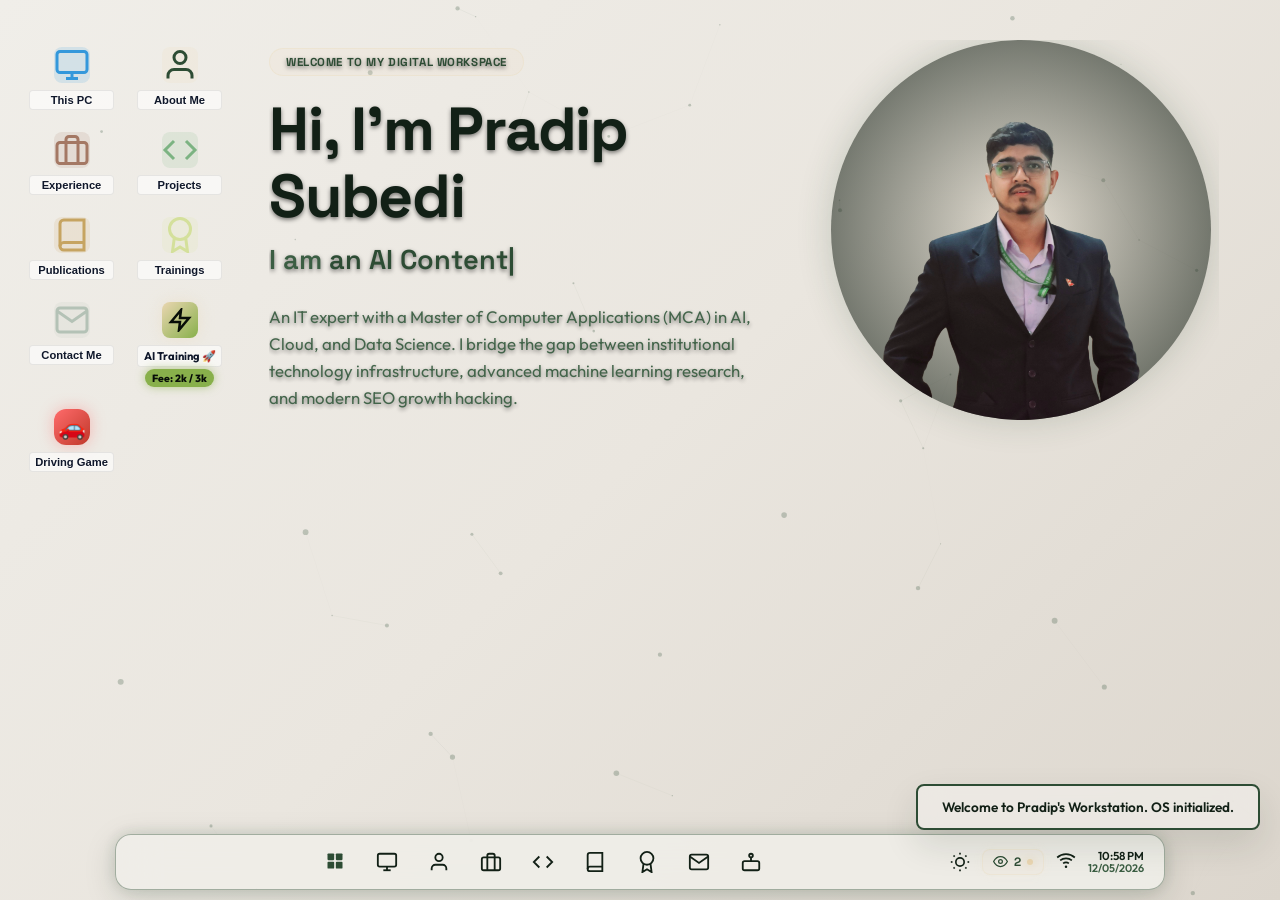
==== commit f0bb24f9: "Add Driving Game with day/night toggle" ====
--- a/index.html
+++ b/index.html
@@ -125,6 +125,14 @@
                     <span style="background: #88B04B; color: #070D08; font-size: 0.65rem; font-weight: 800; padding: 0.15rem 0.45rem; border-radius: 10px; margin-top: 0.15rem; box-shadow: 0 0 10px rgba(136, 176, 75, 0.6); display: inline-block;">Fee: 2k / 3k</span>
                 </a>
 
+                <!-- Driving Game Icon -->
+                <button class="desktop-shortcut" data-window="driving-game-window" aria-label="Open Driving Game">
+                    <div class="shortcut-icon" style="background: linear-gradient(135deg, #FF6B6B, #C0392B); color: white; font-size: 1.4rem; display: flex; align-items: center; justify-content: center; border-radius: 12px; box-shadow: 0 0 15px rgba(255, 107, 107, 0.4);">
+                        🚗
+                    </div>
+                    <span class="shortcut-label" style="color: white; font-weight: 700;">Driving Game</span>
+                </button>
+
                 <!-- Mobile Only: AI Mood Game Icon at the end of shortcuts -->
                 <button class="desktop-shortcut mobile-only-shortcut" data-window="aigame-window" aria-label="Open AI Mood Game Program">
                     <div class="shortcut-icon" style="background: linear-gradient(135deg, #00F2FE, #4FACFE); color: #070D08; font-size: 1.4rem; display: flex; align-items: center; justify-content: center; border-radius: 12px; box-shadow: 0 0 15px rgba(0, 242, 254, 0.4);">
@@ -169,6 +177,39 @@
 
         <!-- Desktop Windows Container -->
         <div class="desktop-windows" id="window-layer">
+
+            <!-- DRIVING GAME WINDOW -->
+            <div class="window glass-card" id="driving-game-window" role="dialog" aria-labelledby="driving-game-title"
+                style="top: 10%; left: 15%; width: 600px; height: 450px;" hidden>
+                <div class="window-header">
+                    <div class="window-title-area">
+                        <span style="margin-right: 6px;">🚗</span>
+                        <span id="driving-game-title" class="window-title-text">Driving Game</span>
+                    </div>
+                    <div class="window-controls">
+                        <button class="win-btn win-min" aria-label="Minimize Window" title="Minimize">&#9472;</button>
+                        <button class="win-btn win-max" aria-label="Maximize Window" title="Maximize">&#9633;</button>
+                        <button class="win-btn win-close" aria-label="Close Window" title="Close">&times;</button>
+                    </div>
+                </div>
+                <div class="window-body no-padding" style="display: flex; flex-direction: column; height: calc(100% - 38px); overflow: hidden; background: #E8E5DF; color: #333;">
+                    <div class="game-toolbar" style="padding: 10px 20px; display: flex; justify-content: space-between; align-items: center; border-bottom: 1px solid rgba(0,0,0,0.1);">
+                        <button id="start-driving-game-btn" class="btn btn-primary" style="padding: 5px 15px; border-radius: 4px; font-weight: bold; background: #333; color: white; border: none; cursor: pointer;">Start Game</button>
+                        
+                        <div class="light-toggle-container" style="display: flex; align-items: center; gap: 10px;">
+                            <span style="font-size: 14px; font-family: sans-serif;">Light:</span>
+                            <label class="switch">
+                                <input type="checkbox" id="driving-light-toggle" checked>
+                                <span class="slider round"></span>
+                            </label>
+                        </div>
+                    </div>
+                    
+                    <div id="driving-game-container" class="day-mode" style="flex: 1; position: relative; overflow: hidden; transition: background 0.3s ease;">
+                        <canvas id="driving-game-canvas" width="600" height="371" style="display: block; width: 100%; height: 100%;"></canvas>
+                    </div>
+                </div>
+            </div>
 
             <!-- 0. THIS PC WINDOW -->
             <div class="window glass-card" id="thispc-window" role="dialog" aria-labelledby="thispc-title"
--- a/style.css
+++ b/style.css
@@ -2898,4 +2898,56 @@
     pointer-events: none;
     z-index: 100;
     animation: confettiFall 2.5s ease-out forwards;
+}
+
+/* ==========================================================================
+   DRIVING GAME STYLES
+   ========================================================================== */
+.switch {
+  position: relative;
+  display: inline-block;
+  width: 50px;
+  height: 24px;
+}
+.switch input { 
+  opacity: 0;
+  width: 0;
+  height: 0;
+}
+.slider {
+  position: absolute;
+  cursor: pointer;
+  top: 0; left: 0; right: 0; bottom: 0;
+  background-color: #333;
+  transition: .4s;
+}
+.slider:before {
+  position: absolute;
+  content: "";
+  height: 16px;
+  width: 16px;
+  left: 4px;
+  bottom: 4px;
+  background-color: white;
+  transition: .4s;
+}
+input:checked + .slider {
+  background-color: #f1c40f;
+}
+input:checked + .slider:before {
+  transform: translateX(26px);
+}
+.slider.round {
+  border-radius: 24px;
+}
+.slider.round:before {
+  border-radius: 50%;
+}
+
+#driving-game-container {
+    background-color: #87CEEB; /* Day sky */
+    transition: background-color 0.5s ease;
+}
+#driving-game-container.night-mode {
+    background-color: #0b0c10; /* Night sky */
 }
